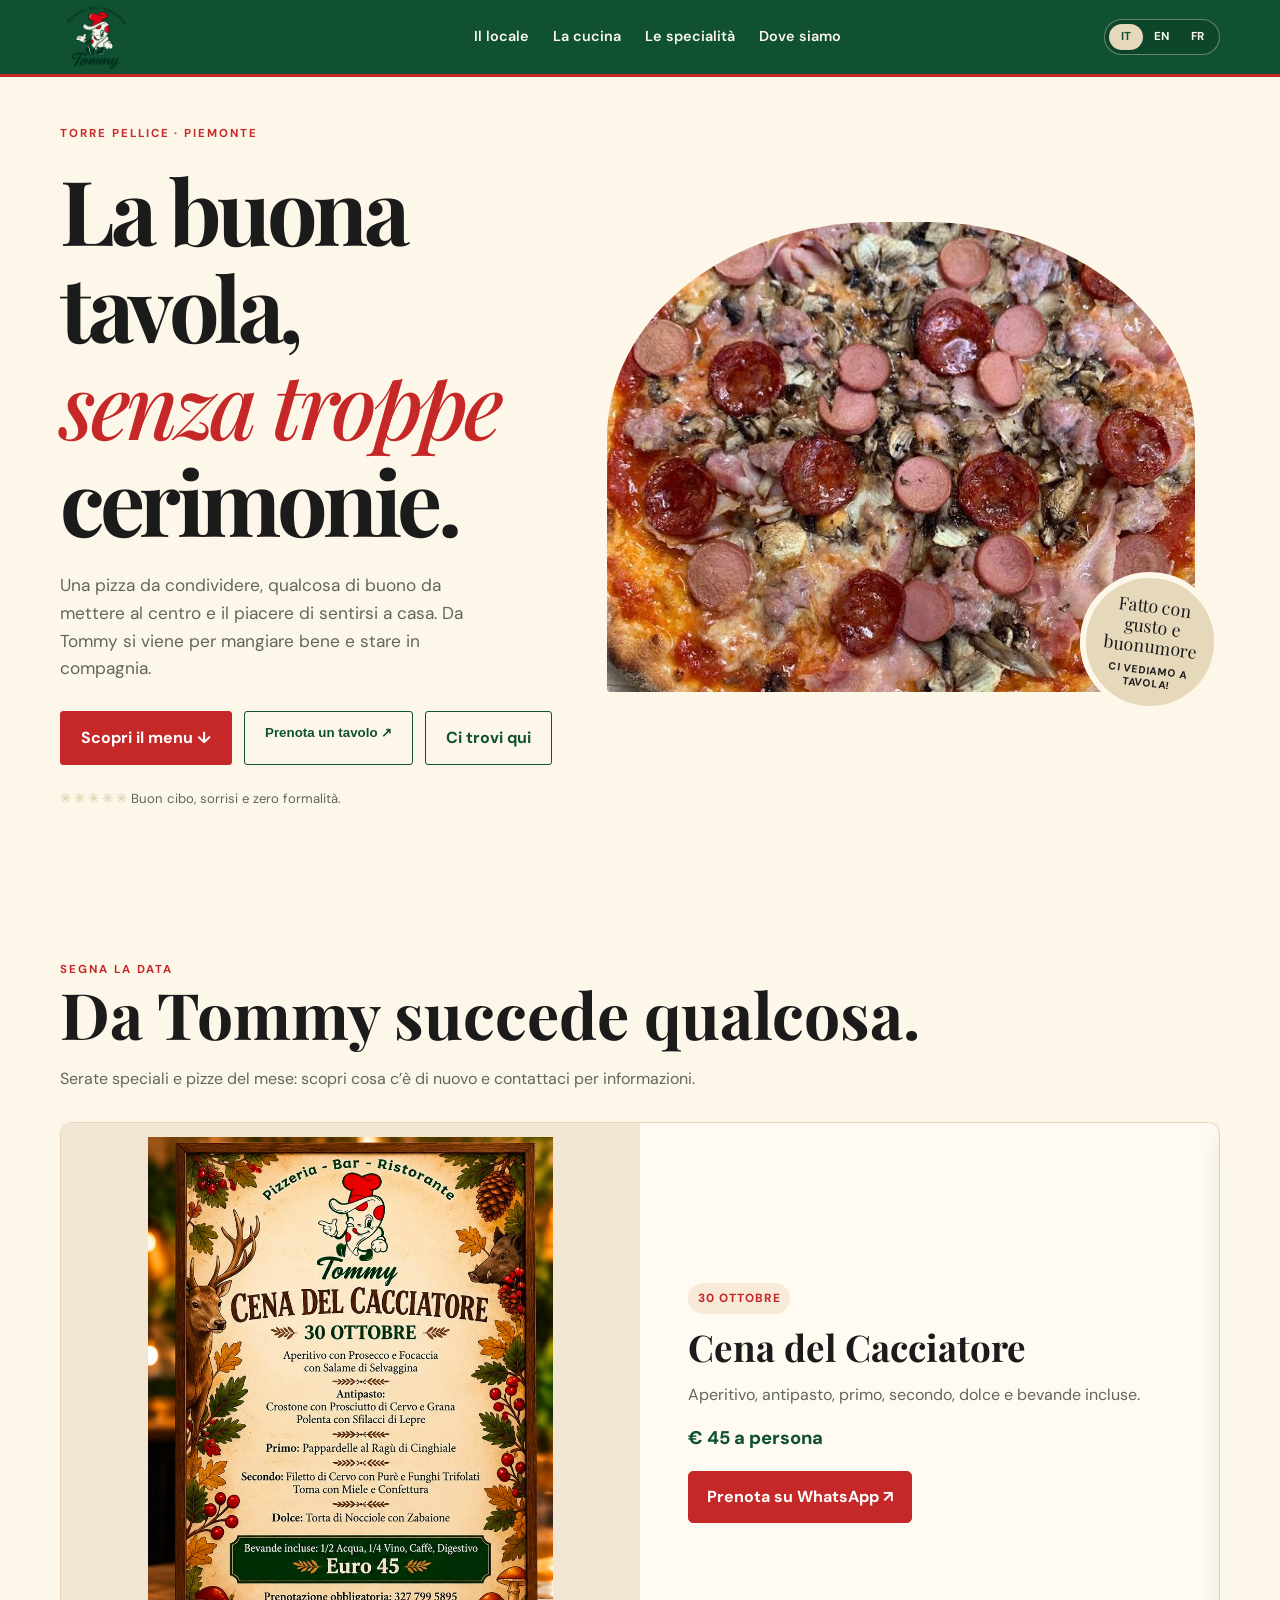
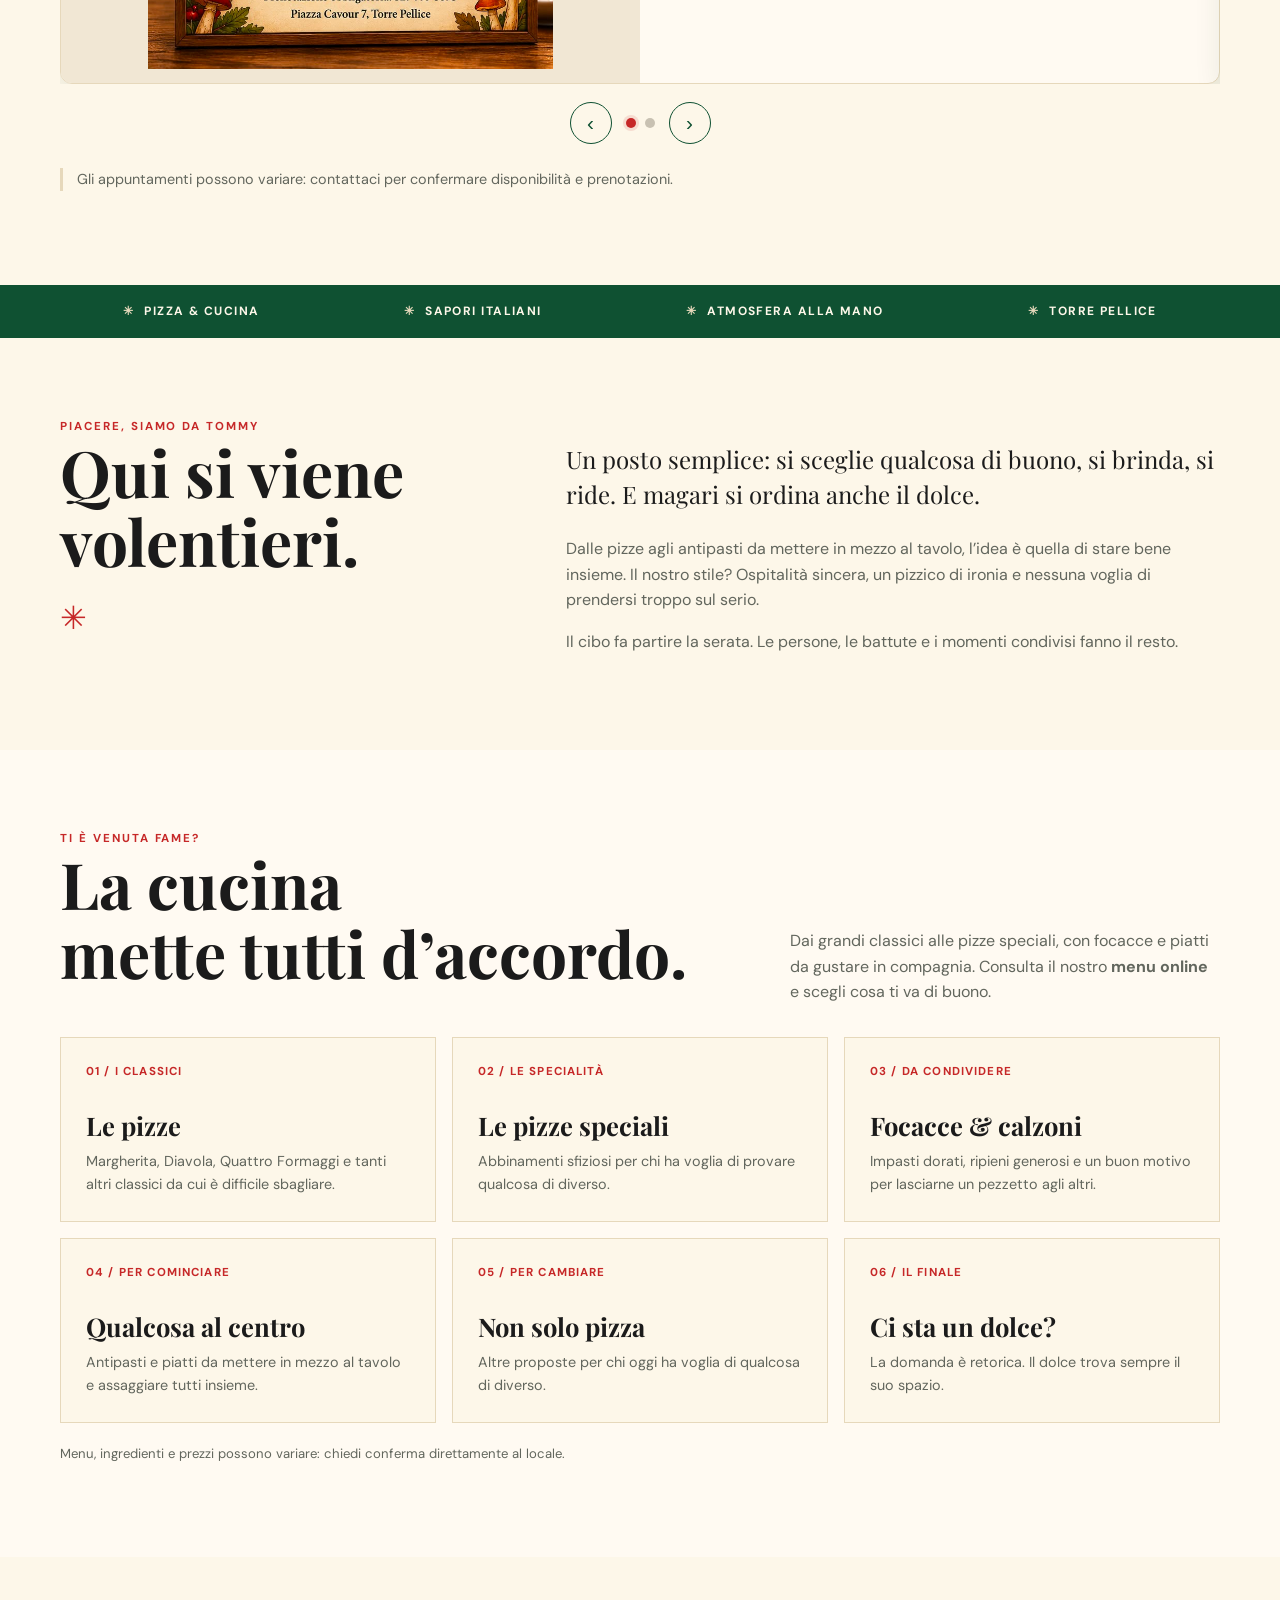
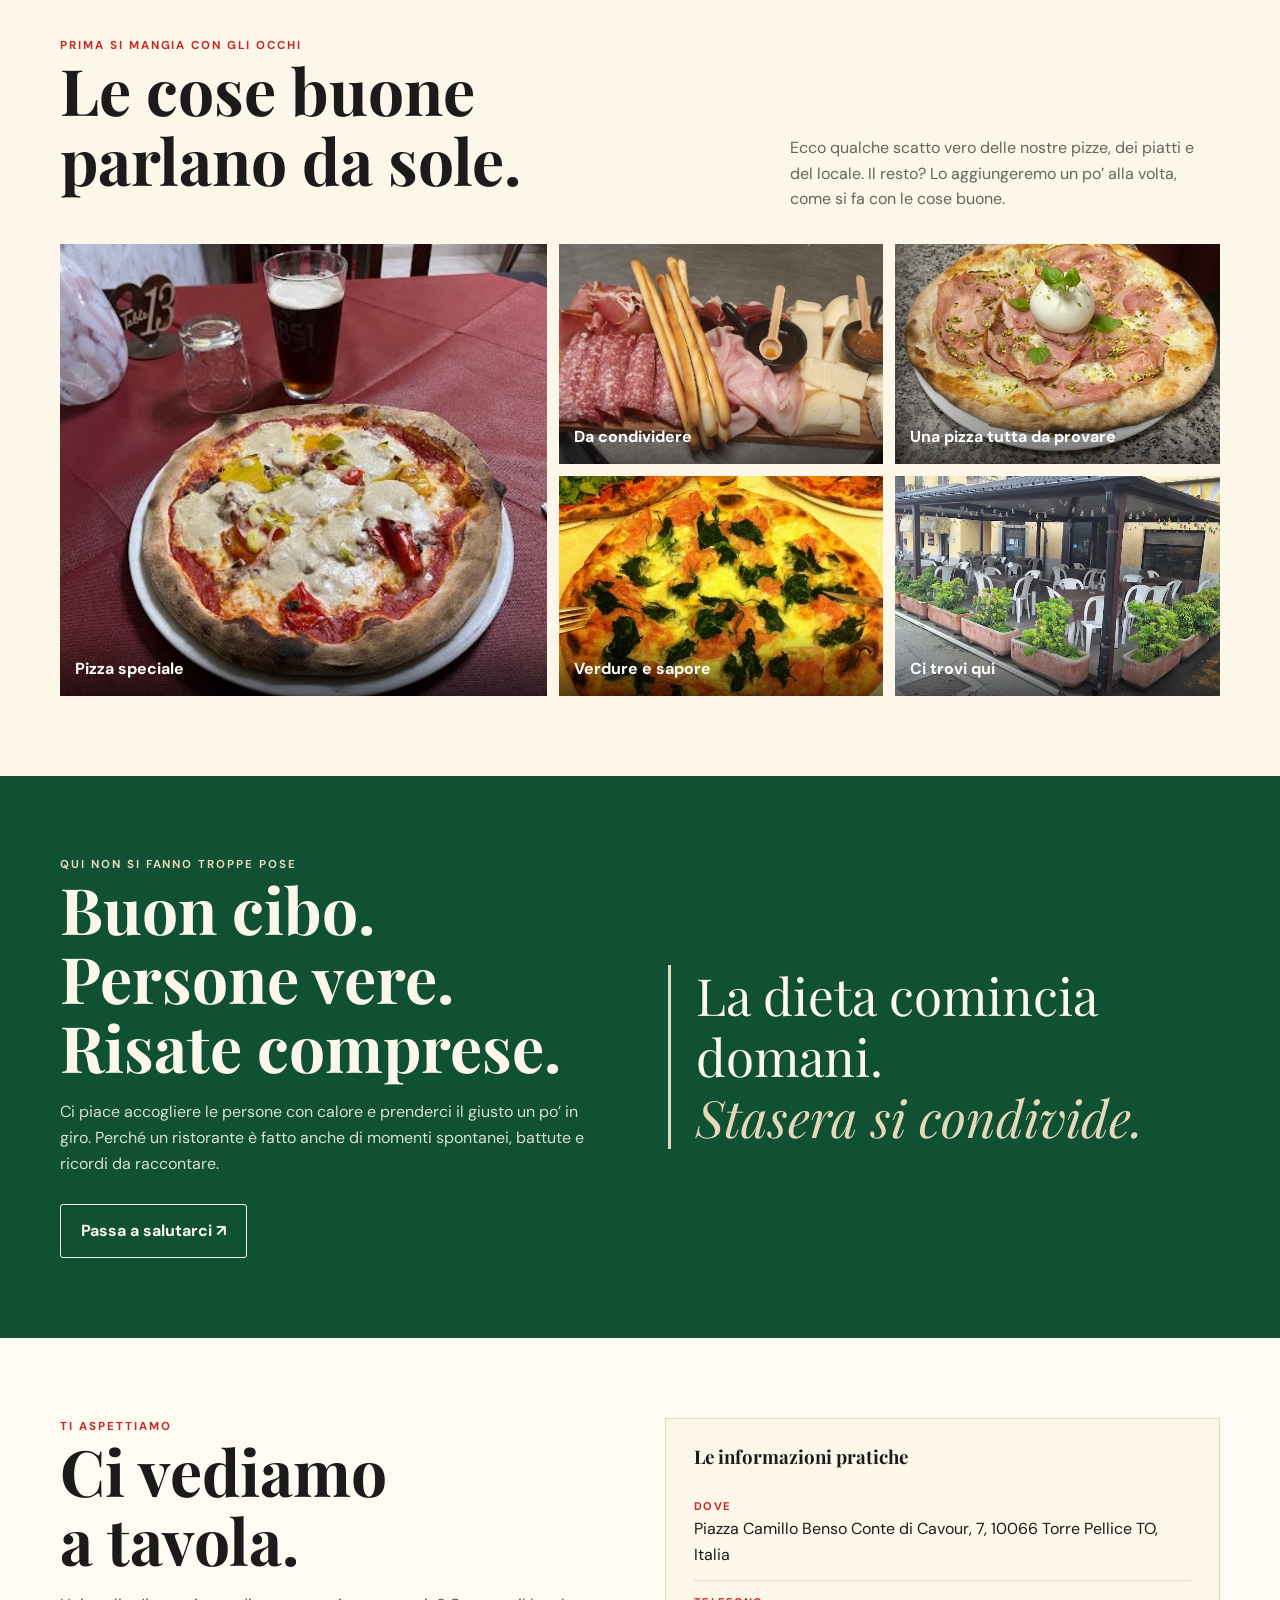
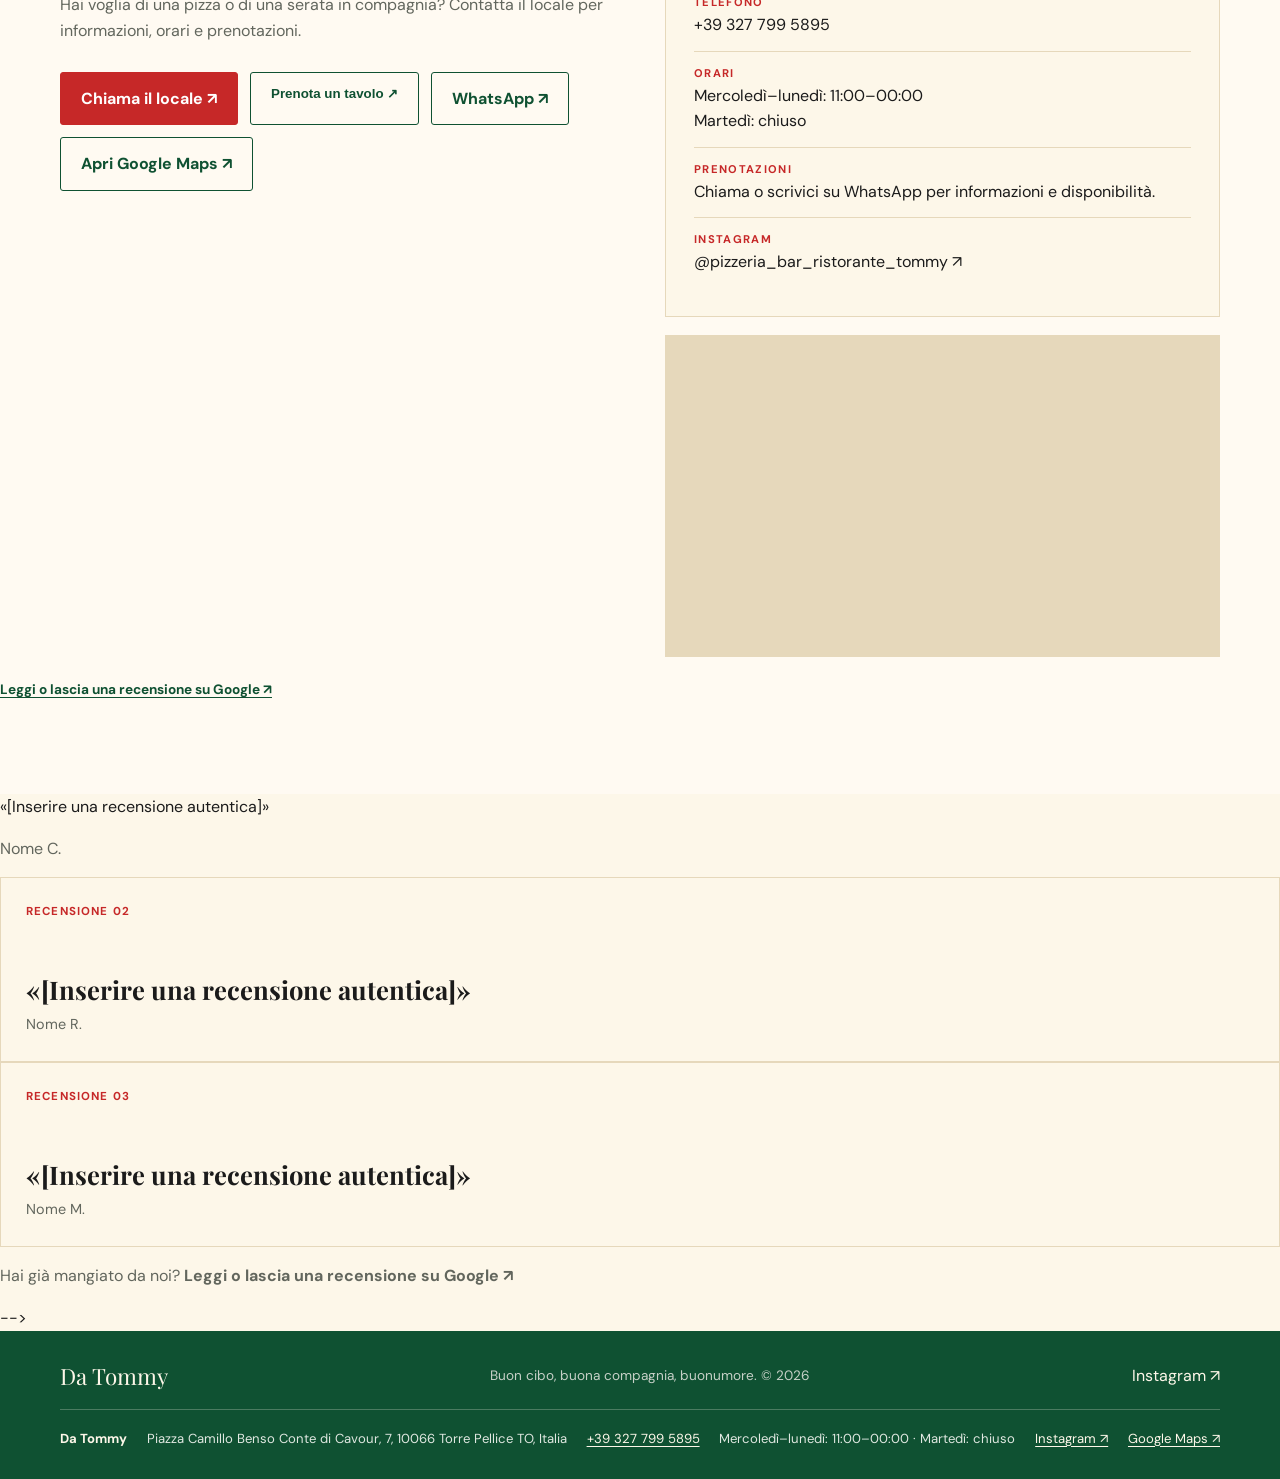
==== index.html @ 0dcac27f "Corrige o caminho da logo no site" ====
<!doctype html><html lang="it"><head><meta charset="utf-8"><meta name="viewport" content="width=device-width,initial-scale=1"><meta name="theme-color" content="#f8f2e8"><link rel="icon" type="image/x-icon" href="https://lincwilk.github.io/da-tommy/favicon.ico"><link rel="icon" type="image/png" sizes="32x32" href="https://lincwilk.github.io/da-tommy/favicon-32x32.png"><link rel="apple-touch-icon" sizes="180x180" href="https://lincwilk.github.io/da-tommy/apple-touch-icon.png"><link rel="icon" type="image/png" sizes="192x192" href="https://lincwilk.github.io/da-tommy/icon-192.png"><meta name="description" content="Da Tommy a Torre Pellice: pizzeria, bar e ristorante con pizze classiche e speciali, cucina italiana e un’atmosfera alla mano. Scopri il menu e contattaci.">
<link rel="canonical" href="https://lincwilk.github.io/da-tommy/">
<meta property="og:type" content="website"><meta property="og:locale" content="it_IT"><meta property="og:site_name" content="Da Tommy">
<meta property="og:title" content="Da Tommy — Pizzeria, Bar e Ristorante a Torre Pellice">
<meta property="og:description" content="Pizza, cucina italiana e buona compagnia a Torre Pellice. Scopri il menu e contattaci per informazioni e prenotazioni.">
<meta property="og:url" content="https://lincwilk.github.io/da-tommy/"><meta property="og:image" content="https://lincwilk.github.io/da-tommy/og-image.jpg"><meta property="og:image:width" content="1200"><meta property="og:image:height" content="630"><meta property="og:image:alt" content="Logo Da Tommy su sfondo verde e crema">
<meta name="twitter:card" content="summary_large_image"><meta name="twitter:title" content="Da Tommy — Pizzeria · Bar · Ristorante"><meta name="twitter:description" content="Pizza, cucina italiana e buona compagnia a Torre Pellice."><meta name="twitter:image" content="https://lincwilk.github.io/da-tommy/og-image.jpg">
<!-- PREENCHER: confermare l'indirizzo ufficiale prima di modificare dati strutturati o SEO locale. -->
<script type="application/ld+json">{"@context":"https://schema.org","@type":"Restaurant","name":"Da Tommy","url":"https://lincwilk.github.io/da-tommy/","image":"https://lincwilk.github.io/da-tommy/pizza-speciale.jpg","telephone":"+393277995895","servesCuisine":["Italian","Pizza"],"address":{"@type":"PostalAddress","streetAddress":"Piazza Camillo Benso Conte di Cavour, 7","addressLocality":"Torre Pellice","addressRegion":"Piemonte","postalCode":"10066","addressCountry":"IT"},"sameAs":["https://www.instagram.com/pizzeria_bar_ristorante_tommy/"],"openingHoursSpecification":[{"@type":"OpeningHoursSpecification","dayOfWeek":["Wednesday","Thursday","Friday","Saturday","Sunday","Monday"],"opens":"11:00","closes":"23:59"}]}</script><title>Da Tommy — Pizzeria · Bar · Ristorante</title><link rel="preconnect" href="https://fonts.googleapis.com"><link href="https://fonts.googleapis.com/css2?family=DM+Sans:wght@400;500;600;700&family=Playfair+Display:wght@500;600;700;800&family=Pacifico&display=swap" rel="stylesheet"><!-- CSS esistente mantenuto; styles.css aggiunge accessibilità e dettagli responsive. -->
<style>
:root{--cream:#fdf7e9;--paper:#fffaf2;--ink:#1b1b1b;--green:#0f5132;--red:#c62828;--gold:#e6d8bb;--muted:#62665d;--line:#e6d8bb;--serif:'Playfair Display',Georgia,serif;--sans:'DM Sans',Arial,sans-serif;--script:'Pacifico',cursive}*{box-sizing:border-box}html{scroll-behavior:smooth;scroll-padding-top:80px}body{margin:0;background:var(--cream);color:var(--ink);font-family:var(--sans);line-height:1.6}a{color:inherit;text-decoration:none}.wrap{width:min(1160px,calc(100% - 36px));margin:auto}h1,h2,h3{font-family:var(--serif);line-height:1.08;margin:0 0 18px}h2{font-size:clamp(2.4rem,5vw,4rem)}p{color:var(--muted)}.eyebrow{text-transform:uppercase;letter-spacing:.17em;font-size:.72rem;font-weight:700;color:var(--red)}.btn{display:inline-flex;padding:13px 20px;background:var(--red);color:white;border:1px solid var(--red);font-weight:700;border-radius:3px}.btn.alt{background:transparent;color:var(--green);border-color:var(--green)}header{position:sticky;top:0;z-index:5;background:var(--green);color:var(--cream);backdrop-filter:blur(10px);border-bottom:3px solid var(--red)}.nav{height:74px;display:flex;align-items:center;justify-content:space-between;gap:20px}.brand{display:flex;align-items:center;line-height:1}.logo{display:block;width:150px;height:64px;object-fit:contain;object-position:left center}.brand small{font:700 .58rem var(--sans);letter-spacing:.12em;text-transform:uppercase;color:#e6d8bb;margin-top:5px}.brand small{font:700 .58rem var(--sans);letter-spacing:.12em;text-transform:uppercase;color:#e6d8bb;margin-top:5px}.mark{width:44px;height:44px;border-radius:50%;background:var(--red);color:var(--cream);border:2px solid var(--cream);display:grid;place-items:center;font-size:1.5rem}.brand small{display:block;font:700 .58rem var(--sans);letter-spacing:.12em;text-transform:uppercase;color:#e6d8bb;margin-top:5px}.links{display:flex;gap:24px;font-size:.9rem;font-weight:600}.links a:hover{color:var(--gold)}.hamb{display:none;border:0;background:none;color:var(--cream);font-size:1.5rem}.hero{padding:48px 0 72px}.hero-grid{display:grid;grid-template-columns:.9fr 1.1fr;gap:45px;align-items:center;min-height:470px}.hero h1{font-size:clamp(3.5rem,7vw,6.3rem);letter-spacing:-.05em;margin:18px 0 24px}.hero h1 em{color:var(--red);font-weight:500}.hero-copy>p{font-size:1.08rem;max-width:440px}.actions{display:flex;gap:12px;flex-wrap:wrap;margin-top:28px}.tagline{font-size:.82rem;color:var(--muted);margin-top:23px}.tagline b{color:var(--gold)}.visual{position:relative;height:490px}.hero-img{position:absolute;inset:0 25px 20px 0;border-radius:46% 46% 4px 4px;overflow:hidden;background:#d5c2a1}.hero-img img{width:100%;height:100%;object-fit:cover}.badge{position:absolute;right:0;bottom:0;width:140px;height:140px;border-radius:50%;background:var(--gold);border:6px solid var(--cream);display:grid;place-items:center;text-align:center;padding:18px;font:1.1rem/1.15 var(--serif);transform:rotate(7deg)}.badge small{display:block;font:700 .65rem var(--sans);text-transform:uppercase;letter-spacing:.08em;margin-top:7px}.stripe{background:var(--green);color:var(--cream);padding:17px 0}.stripe .wrap{display:flex;justify-content:space-around;gap:18px;flex-wrap:wrap;font-size:.75rem;font-weight:700;text-transform:uppercase;letter-spacing:.12em}.stripe span:before{content:'✳';color:var(--gold);margin-right:10px}section.content{padding:80px 0}.intro{display:grid;grid-template-columns:.8fr 1.2fr;gap:70px}.lead{font:1.5rem/1.45 var(--serif);color:var(--ink)}.menu{background:var(--paper)}.section-head{display:flex;align-items:end;justify-content:space-between;gap:30px;margin-bottom:32px}.section-head p{max-width:430px;margin:0}.cards{display:grid;grid-template-columns:repeat(3,1fr);gap:16px}.card{padding:25px;background:var(--cream);border:1px solid var(--line);min-height:185px;display:flex;flex-direction:column;justify-content:space-between;transition:.2s}.card:hover{transform:translateY(-4px);border-color:var(--gold)}.num{font-size:.72rem;font-weight:700;color:var(--red);letter-spacing:.1em}.card h3{font-size:1.6rem;margin:18px 0 10px}.card p{font-size:.9rem;margin:0}.gallery{display:grid;grid-template-columns:1.2fr .8fr .8fr;grid-template-rows:220px 220px;gap:12px}.photo{position:relative;overflow:hidden;background:#ddd0bd;margin:0}.photo img{width:100%;height:100%;object-fit:cover}.photo:first-child{grid-row:span 2}.photo figcaption{position:absolute;bottom:0;left:0;right:0;padding:28px 15px 14px;background:linear-gradient(transparent,#0009);color:white;font-weight:700}.vibe{background:var(--green);color:var(--cream)}.vibe h2{color:var(--cream)}.vibe p{color:#d8dfd4}.vibe .eyebrow{color:var(--gold)}.vibe-grid{display:grid;grid-template-columns:1fr 1fr;gap:55px;align-items:center}.quote{font:clamp(2rem,4vw,3.5rem)/1.2 var(--serif);border-left:3px solid var(--gold);padding-left:25px}.quote em{color:var(--gold)}.vibe .alt{color:var(--cream);border-color:var(--cream);margin-top:12px}.visit{background:var(--paper)}.visit-grid{display:grid;grid-template-columns:1fr 1fr;gap:50px}.info{padding:28px;background:var(--cream);border:1px solid var(--line)}.detail{padding:13px 0;border-bottom:1px solid var(--line)}.detail:last-child{border:0}.detail b{display:block;font-size:.7rem;text-transform:uppercase;letter-spacing:.12em;color:var(--red)}footer{padding:30px 0;background:#0f5132;color:var(--cream)}.footrow{display:flex;justify-content:space-between;align-items:center;gap:18px;flex-wrap:wrap}.footrow p{margin:0;color:#c6d0c7;font-size:.85rem}.footbrand{font:1.4rem var(--serif)}@media(max-width:850px){.links{display:none;position:absolute;top:74px;left:0;right:0;background:var(--cream);padding:20px 25px;flex-direction:column;border-bottom:1px solid var(--line)}.links.open{display:flex}.hamb{display:block}.hero-grid,.intro,.vibe-grid,.visit-grid{grid-template-columns:1fr;gap:25px}.visual{height:400px}.cards{grid-template-columns:repeat(2,1fr)}.section-head{align-items:start;flex-direction:column}.gallery{grid-template-columns:1fr 1fr;grid-template-rows:220px 170px 170px}.photo:first-child{grid-row:span 2}.photo:last-child{grid-column:span 2}}@media(max-width:520px){.hero h1{font-size:3.35rem}.visual{height:350px}.badge{width:115px;height:115px;font-size:.9rem}.stripe .wrap{justify-content:flex-start}.stripe span{font-size:.66rem}section.content{padding:60px 0}.cards{grid-template-columns:1fr}.card{min-height:155px}.gallery{grid-template-rows:190px 140px 140px;gap:8px}.actions .btn{width:100%;justify-content:center}.nav{height:70px}.links{top:70px}}
</style><link rel="stylesheet" href="styles.css"></head><body><header><div class="wrap nav"><a class="brand" href="#home" aria-label="Da Tommy — Home"><img class="logo" src="logo-da-tommy.png.png" alt="Logo ufficiale Da Tommy"></a><nav class="links" id="links"><a href="#locale" data-home-i18n="navAbout">Il locale</a><a href="menu.html" data-home-i18n="navMenu">La cucina</a><a href="#gallery" data-home-i18n="navGallery">Le specialità</a><a href="#contatti" data-home-i18n="navContact">Dove siamo</a></nav><div class="header-tools"><div class="home-languages" aria-label="Lingua"><button type="button" data-home-lang="it" class="active" aria-label="Italiano">IT</button><button type="button" data-home-lang="en" aria-label="English">EN</button><button type="button" data-home-lang="fr" aria-label="Français">FR</button></div><button class="hamb" id="hamb" aria-label="Apri il menu di navigazione" aria-controls="links" aria-expanded="false">☰</button></div></div></header><main>
<section class="hero" id="home"><div class="wrap hero-grid"><div class="hero-copy"><div class="eyebrow">Torre Pellice · Piemonte</div><h1 data-home-i18n="heroTitle">La buona tavola,<br><em>senza troppe</em><br>cerimonie.</h1><p data-home-i18n="heroText">Una pizza da condividere, qualcosa di buono da mettere al centro e il piacere di sentirsi a casa. Da Tommy si viene per mangiare bene e stare in compagnia.</p><div class="actions"><a class="btn" href="menu.html" data-home-i18n="heroMenu">Scopri il menu ↓</a><button class="btn alt js-booking-open" type="button" data-home-i18n="heroBook">Prenota un tavolo ↗</button><a class="btn alt" href="#contatti" data-home-i18n="heroFind">Ci trovi qui</a></div><div class="tagline"><b>✳ ✳ ✳ ✳ ✳</b> <span data-home-i18n="tagline">Buon cibo, sorrisi e zero formalità.</span></div></div><div class="visual"><div class="hero-img"><img src="pizza-speciale.jpg" alt="Pizza speciale appena sfornata da Da Tommy" width="1200" height="900" fetchpriority="high"></div><div class="badge">Fatto con<br>gusto e buonumore<small>Ci vediamo a tavola!</small></div></div></div></section>
<style>
#eventi.events{overflow:hidden}
#eventi .events-carousel{position:relative;margin-top:30px;min-width:0}
#eventi .event-grid{display:flex;overflow-x:auto;overscroll-behavior-x:contain;scroll-snap-type:x mandatory;scroll-behavior:smooth;scrollbar-width:none;gap:0;margin:0;padding:0;min-width:0}
#eventi .event-grid::-webkit-scrollbar{display:none}
#eventi .event-card{flex:0 0 100%;min-width:0;display:grid;grid-template-columns:minmax(0,1fr) minmax(0,1fr);align-items:stretch;scroll-snap-align:start;scroll-snap-stop:always;overflow:hidden;border:1px solid var(--line);border-radius:12px;background:var(--paper);box-shadow:0 10px 28px rgba(15,55,38,.09)}
#eventi .event-card>img{display:block;width:100%;height:100%;min-width:0;min-height:360px;max-height:560px;object-fit:contain;object-position:center;background:#f1e7d4;padding:14px}
#eventi .event-copy{display:flex;flex-direction:column;align-items:flex-start;justify-content:center;min-width:0;padding:clamp(20px,4vw,48px)}
#eventi .event-date{display:inline-flex;align-items:center;margin:0 0 12px;padding:6px 10px;border-radius:999px;background:#f7ead8;color:var(--red);font-size:.74rem;font-weight:800;letter-spacing:.08em}
#eventi .event-copy h3{font-size:clamp(1.5rem,3vw,2.3rem);line-height:1.15;margin:0 0 14px}
#eventi .event-copy p{font-size:1rem;line-height:1.65;margin:0 0 14px}
#eventi .event-copy .event-price{font-size:1.15rem;font-weight:800;color:var(--green);margin-top:0}
#eventi .event-copy .btn{display:inline-flex;align-items:center;justify-content:center;max-width:100%;min-height:46px;margin-top:4px;padding:12px 18px;border-radius:5px;text-align:center}
#eventi .events-note{max-width:720px;padding-left:14px;border-left:3px solid var(--line);font-size:.9rem;line-height:1.6;margin-top:24px}
#eventi .slider-controls{display:flex;align-items:center;justify-content:center;gap:14px;margin-top:18px}
#eventi .slider-arrow{display:grid;place-items:center;width:42px;height:42px;border:1px solid var(--green);border-radius:50%;background:transparent;color:var(--green);font-size:1.3rem;cursor:pointer}
#eventi .slider-dots{display:flex;align-items:center;justify-content:center;gap:9px}
#eventi .slider-dot{width:10px;height:10px;padding:0;border:0;border-radius:50%;background:#c8c1b2;cursor:pointer}
#eventi .slider-dot[aria-current="true"]{background:var(--red);box-shadow:0 0 0 3px rgba(198,40,40,.13)}
#eventi .slider-arrow:focus-visible,#eventi .slider-dot:focus-visible{outline:3px solid var(--red);outline-offset:3px}
@media(max-width:650px){#eventi .event-card{grid-template-columns:minmax(0,1fr);grid-template-rows:auto auto}#eventi .event-card>img{width:100%;height:auto;min-height:0;max-height:none;aspect-ratio:7/8;object-fit:contain;padding:10px 14px}#eventi .event-copy{padding:20px}#eventi .event-copy h3{font-size:1.55rem}#eventi .event-copy p{font-size:.94rem;line-height:1.55}#eventi .event-copy .btn{width:100%}#eventi .slider-controls{gap:12px}}
@media(prefers-reduced-motion:reduce){#eventi .event-grid{scroll-behavior:auto}}
</style>
<section class="content events" id="eventi" aria-label="Eventi e novità">
<div class="wrap">
<div class="eyebrow" data-home-i18n="eventsEyebrow">Segna la data</div><h2 data-home-i18n="eventsTitle">Da Tommy succede qualcosa.</h2>
<p class="events-intro" data-home-i18n="eventsIntro">Serate speciali e pizze del mese: scopri cosa c’è di nuovo e contattaci per informazioni.</p>
<div class="events-carousel" aria-label="Eventi Da Tommy"><div class="event-grid" id="events-track">
<article class="event-card"><img src="evento-cena-cacciatore.jpeg" alt="Locandina della Cena del Cacciatore del 30 ottobre da Da Tommy a Torre Pellice" width="700" height="1200" loading="lazy" decoding="async"><div class="event-copy"><span class="event-date">30 OTTOBRE</span><h3>Cena del Cacciatore</h3><p>Aperitivo, antipasto, primo, secondo, dolce e bevande incluse.</p><p class="event-price">€ 45 a persona</p><a class="btn" href="https://wa.me/393277995895?text=Buongiorno%2C%20vorrei%20informazioni%20e%20prenotare%20per%20la%20Cena%20del%20Cacciatore%20del%2030%20ottobre.%20Grazie!" target="_blank" rel="noopener noreferrer">Prenota su WhatsApp ↗</a></div></article>
<article class="event-card"><img src="pizza-del-mese-diabolica.jpeg" alt="Locandina della pizza del mese Diabolica, ottobre e novembre" width="700" height="1200" loading="lazy" decoding="async"><div class="event-copy"><span class="event-date">OTTOBRE · NOVEMBRE</span><h3>Pizza del mese: Diabolica</h3><p>Datterino giallo, spianata piccante, ’nduja, olive nere e ciuffi di mozzarella di bufala a crudo.</p><p class="event-price">€ 12</p><a class="btn alt" href="menu.html">Scopri il menu ↗</a></div></article>
</div>
<div class="slider-controls" aria-label="Controlli eventi"><button class="slider-arrow" type="button" id="events-prev" aria-label="Evento precedente">‹</button><div class="slider-dots" id="events-dots" aria-label="Seleziona evento"><button class="slider-dot" type="button" aria-label="Vai all’evento 1" aria-current="true"></button><button class="slider-dot" type="button" aria-label="Vai all’evento 2" aria-current="false"></button></div><button class="slider-arrow" type="button" id="events-next" aria-label="Evento successivo">›</button></div>
</div>
<p class="events-note">Gli appuntamenti possono variare: contattaci per confermare disponibilità e prenotazioni.</p>
</div>
<script>
(function(){const section=document.getElementById('eventi');if(!section)return;const track=section.querySelector('#events-track');const slides=Array.from(track.querySelectorAll('.event-card'));const dots=Array.from(section.querySelectorAll('.slider-dot'));const prev=section.querySelector('#events-prev');const next=section.querySelector('#events-next');if(slides.length<2)return;let current=0,timer=null,startX=0;const reduced=window.matchMedia('(prefers-reduced-motion: reduce)');function goTo(index,behavior){current=(index+slides.length)%slides.length;track.scrollTo({left:slides[current].offsetLeft-track.offsetLeft,behavior:reduced.matches?'auto':(behavior||'smooth')});dots.forEach((dot,i)=>dot.setAttribute('aria-current',String(i===current)))}function stop(){if(timer){clearInterval(timer);timer=null}}function start(){stop();if(!reduced.matches&&!document.hidden)timer=setInterval(()=>goTo(current+1),6000)}prev.addEventListener('click',()=>{goTo(current-1);start()});next.addEventListener('click',()=>{goTo(current+1);start()});dots.forEach((dot,i)=>dot.addEventListener('click',()=>{goTo(i);start()}));track.addEventListener('scroll',()=>{const nearest=slides.reduce((best,slide,i)=>Math.abs(slide.offsetLeft-track.offsetLeft-track.scrollLeft)<Math.abs(slides[best].offsetLeft-track.offsetLeft-track.scrollLeft)?i:best,0);if(nearest!==current){current=nearest;dots.forEach((dot,i)=>dot.setAttribute('aria-current',String(i===current))) }},{passive:true});track.addEventListener('pointerdown',e=>{startX=e.clientX;stop()},{passive:true});track.addEventListener('pointerup',e=>{if(Math.abs(e.clientX-startX)>35){goTo(current+(e.clientX<startX?1:-1));start()}},{passive:true});track.addEventListener('mouseenter',stop);track.addEventListener('mouseleave',start);section.addEventListener('focusin',stop);section.addEventListener('focusout',e=>{if(!section.contains(e.relatedTarget))start()});document.addEventListener('visibilitychange',()=>document.hidden?stop():start());if(reduced.addEventListener)reduced.addEventListener('change',start);start()})();
</script>
</section>
<div class="stripe"><div class="wrap"><span>Pizza & cucina</span><span>Sapori italiani</span><span>Atmosfera alla mano</span><span>Torre Pellice</span></div></div>
<section class="content" id="locale"><div class="wrap intro"><div><div class="eyebrow">Piacere, siamo Da Tommy</div><h2>Qui si viene<br>volentieri.</h2><div style="font-size:2rem;color:var(--red)">✳</div></div><div><p class="lead">Un posto semplice: si sceglie qualcosa di buono, si brinda, si ride. E magari si ordina anche il dolce.</p><p>Dalle pizze agli antipasti da mettere in mezzo al tavolo, l’idea è quella di stare bene insieme. Il nostro stile? Ospitalità sincera, un pizzico di ironia e nessuna voglia di prendersi troppo sul serio.</p><p>Il cibo fa partire la serata. Le persone, le battute e i momenti condivisi fanno il resto.</p></div></div></section>
<section class="content menu" id="menu"><div class="wrap"><div class="section-head"><div><div class="eyebrow">Ti è venuta fame?</div><h2>La cucina<br>mette tutti d’accordo.</h2></div><p>Dai grandi classici alle pizze speciali, con focacce e piatti da gustare in compagnia. Consulta il nostro <a href="menu.html"><strong>menu online</strong></a> e scegli cosa ti va di buono.</p></div><div class="cards"><article class="card"><span class="num">01 / I CLASSICI</span><div><h3>Le pizze</h3><p>Margherita, Diavola, Quattro Formaggi e tanti altri classici da cui è difficile sbagliare.</p></div></article><article class="card"><span class="num">02 / LE SPECIALITÀ</span><div><h3>Le pizze speciali</h3><p>Abbinamenti sfiziosi per chi ha voglia di provare qualcosa di diverso.</p></div></article><article class="card"><span class="num">03 / DA CONDIVIDERE</span><div><h3>Focacce & calzoni</h3><p>Impasti dorati, ripieni generosi e un buon motivo per lasciarne un pezzetto agli altri.</p></div></article><article class="card"><span class="num">04 / PER COMINCIARE</span><div><h3>Qualcosa al centro</h3><p>Antipasti e piatti da mettere in mezzo al tavolo e assaggiare tutti insieme.</p></div></article><article class="card"><span class="num">05 / PER CAMBIARE</span><div><h3>Non solo pizza</h3><p>Altre proposte per chi oggi ha voglia di qualcosa di diverso.</p></div></article><article class="card"><span class="num">06 / IL FINALE</span><div><h3>Ci sta un dolce?</h3><p>La domanda è retorica. Il dolce trova sempre il suo spazio.</p></div></article></div><p style="font-size:.82rem;margin-top:20px">Menu, ingredienti e prezzi possono variare: chiedi conferma direttamente al locale.</p></div></section>
<section class="content" id="gallery"><div class="wrap"><div class="section-head"><div><div class="eyebrow">Prima si mangia con gli occhi</div><h2>Le cose buone<br>parlano da sole.</h2></div><p>Ecco qualche scatto vero delle nostre pizze, dei piatti e del locale. Il resto? Lo aggiungeremo un po’ alla volta, come si fa con le cose buone.</p></div><div class="gallery"><figure class="photo"><img loading="lazy" decoding="async" width="1200" height="800" src="pizza-classica.jpg" alt="Pizza classica appena sfornata con pomodoro e mozzarella"><figcaption>Pizza speciale</figcaption></figure><figure class="photo"><img loading="lazy" decoding="async" width="1200" height="800" src="tagliere-salumi-formaggi.jpg" alt="Tagliere di salumi e formaggi da condividere al tavolo"><figcaption>Da condividere</figcaption></figure><figure class="photo"><img loading="lazy" decoding="async" width="1200" height="800" src="pizza-burrata.jpg" alt="Pizza con burrata cremosa e ingredienti freschi"><figcaption>Una pizza tutta da provare</figcaption></figure><figure class="photo"><img loading="lazy" decoding="async" width="1200" height="800" src="pizza-vegetariana.jpg" alt="Pizza vegetariana con verdure e mozzarella"><figcaption>Verdure e sapore</figcaption></figure><figure class="photo"><img loading="lazy" decoding="async" width="1200" height="800" src="ristorante-esterno.jpg" alt="Ingresso esterno della pizzeria Da Tommy a Torre Pellice"><figcaption>Ci trovi qui</figcaption></figure></div></div></section>

<section class="content vibe"><div class="wrap vibe-grid"><div><div class="eyebrow">Qui non si fanno troppe pose</div><h2>Buon cibo.<br>Persone vere.<br>Risate comprese.</h2><p>Ci piace accogliere le persone con calore e prenderci il giusto un po’ in giro. Perché un ristorante è fatto anche di momenti spontanei, battute e ricordi da raccontare.</p><a class="btn alt" href="#contatti">Passa a salutarci ↗</a></div><div class="quote">La dieta comincia domani.<br><em>Stasera si condivide.</em></div></div></section>
<section class="content visit" id="contatti"><div class="wrap visit-grid"><div><div class="eyebrow">Ti aspettiamo</div><h2>Ci vediamo<br>a tavola.</h2><p>Hai voglia di una pizza o di una serata in compagnia? Contatta il locale per informazioni, orari e prenotazioni.</p><div class="actions"><a class="btn" href="tel:+393277995895">Chiama il locale ↗</a><button class="btn alt js-booking-open" type="button">Prenota un tavolo ↗</button><a class="btn alt" href="https://wa.me/393277995895?text=Buongiorno%20Da%20Tommy!%20Vorrei%20avere%20informazioni%20per%20una%20prenotazione." target="_blank" rel="noopener" aria-label="Scrivi a Da Tommy su WhatsApp per informazioni sulle prenotazioni">WhatsApp ↗</a><a class="btn alt" href="https://www.google.com/maps/search/?api=1&query=Piazza+Camillo+Benso+Conte+di+Cavour+7%2C+10066+Torre+Pellice+TO%2C+Italy" target="_blank" rel="noopener">Apri Google Maps ↗</a></div></div><div><div class="info"><h3>Le informazioni pratiche</h3><div class="detail"><b>Dove</b><!-- PREENCHER: indirizzo -->Piazza Camillo Benso Conte di Cavour, 7, 10066 Torre Pellice TO, Italia</div><div class="detail"><b>Telefono</b><a href="tel:+393277995895">+39 327 799 5895</a></div><div class="detail"><b>Orari</b><!-- PREENCHER: verificare orari -->Mercoledì–lunedì: 11:00–00:00<br>Martedì: chiuso</div><div class="detail"><b>Prenotazioni</b>Chiama o scrivici su WhatsApp per informazioni e disponibilità.</div><div class="detail"><b>Instagram</b><a href="https://www.instagram.com/pizzeria_bar_ristorante_tommy/" target="_blank" rel="noopener">@pizzeria_bar_ristorante_tommy ↗</a></div></div><div class="map-wrap"><iframe title="Mappa Google Maps: Da Tommy, Piazza Camillo Benso Conte di Cavour 7, Torre Pellice" src="https://maps.google.com/maps?q=Piazza%20Camillo%20Benso%20Conte%20di%20Cavour%207%2C%2010066%20Torre%20Pellice%20TO%2C%20Italy&t=&z=16&ie=UTF8&iwloc=&output=embed" loading="lazy" referrerpolicy="no-referrer-when-downgrade" allowfullscreen></iframe></div></div></div><p class="google-review-link"><a href="https://www.google.com/maps/search/?api=1&amp;query=Da+Tommy+Torre+Pellice" target="_blank" rel="noopener"><strong>Leggi o lascia una recensione su Google ↗</strong></a></p></section>
<!-- reativar quando houver avaliações reais
<section class="content testimonials" id="recensioni"><div class="wrap"><div class="eyebrow">Parola a chi è passato</div><h2>Le vostre parole.</h2><p class="review-note">Sostituire questi spazi con recensioni reali, pubblicate con il consenso dei clienti.</p><div class="cards"><article class="card"><span class="num">RECENSIONE 01</span><div><h3><!-- PREENCHER: citazione reale -->«[Inserire una recensione autentica]»</h3><p><!-- PREENCHER: nome e iniziale -->Nome C.</p></div></article><article class="card"><span class="num">RECENSIONE 02</span><div><h3>«[Inserire una recensione autentica]»</h3><p>Nome R.</p></div></article><article class="card"><span class="num">RECENSIONE 03</span><div><h3>«[Inserire una recensione autentica]»</h3><p>Nome M.</p></div></article></div><p>Hai già mangiato da noi? <a href="https://www.google.com/maps/search/?api=1&query=Da+Tommy+Torre+Pellice" target="_blank" rel="noopener"><strong>Leggi o lascia una recensione su Google ↗</strong></a></p></div></section>
--></main><div class="booking-overlay" id="booking-overlay" hidden><section class="booking-dialog" role="dialog" aria-modal="true" aria-labelledby="booking-title" aria-describedby="booking-help"><button type="button" class="booking-close" id="booking-close" aria-label="Chiudi il modulo di prenotazione">×</button><div class="eyebrow">Ci vediamo a tavola</div><h2 id="booking-title">Prenota un tavolo</h2><p id="booking-help">Compila i dettagli: prepareremo un messaggio WhatsApp per chiedere conferma al locale.</p><form id="booking-form"><label for="booking-guests">Numero di persone</label><select id="booking-guests" name="guests" required><option value="1">1 persona</option><option value="2" selected>2 persone</option><option value="3">3 persone</option><option value="4">4 persone</option><option value="5">5 persone</option><option value="6">6 persone</option><option value="7">7 persone</option><option value="8">8 persone</option><option value="9">9 persone</option><option value="10">10 persone</option><option value="11">11 persone</option><option value="12">12 persone</option><option value="13">13 persone</option><option value="14">14 persone</option><option value="15">15 persone</option><option value="16">16 persone</option><option value="17">17 persone</option><option value="18">18 persone</option><option value="19">19 persone</option><option value="20">20 persone</option></select><label for="booking-date">Data</label><input id="booking-date" name="date" type="date" required><label for="booking-time">Orario</label><select id="booking-time" name="time" required></select><label for="booking-name">Nome (facoltativo)</label><input id="booking-name" name="name" type="text" autocomplete="name" maxlength="80" placeholder="Il tuo nome"><label for="booking-notes">Note (facoltative)</label><textarea id="booking-notes" name="notes" rows="2" maxlength="300" placeholder="Seggiolone, occasione speciale…"></textarea><p class="booking-error" id="booking-error" role="alert" hidden></p><button class="btn booking-submit" type="submit">Continua su WhatsApp ↗</button></form></section></div><footer><div class="wrap footrow"><div class="footbrand">Da Tommy</div><p>Buon cibo, buona compagnia, buonumore. © <span id="year"></span></p><a href="https://www.instagram.com/pizzeria_bar_ristorante_tommy/" target="_blank" rel="noopener">Instagram ↗</a></div><div class="wrap foot-info"><strong>Da Tommy</strong><span>Piazza Camillo Benso Conte di Cavour, 7, 10066 Torre Pellice TO, Italia</span><a href="tel:+393277995895">+39 327 799 5895</a><span class="foot-hours">Mercoledì–lunedì: 11:00–00:00 · Martedì: chiuso</span><a href="https://www.instagram.com/pizzeria_bar_ristorante_tommy/" target="_blank" rel="noopener">Instagram ↗</a><a href="https://www.google.com/maps/search/?api=1&amp;query=Piazza+Camillo+Benso+Conte+di+Cavour+7%2C+10066+Torre+Pellice+TO%2C+Italy" target="_blank" rel="noopener">Google Maps ↗</a></div></footer><script>
document.getElementById('year').textContent=new Date().getFullYear();
document.getElementById('hamb').onclick=()=>{const nav=document.getElementById('links');const open=nav.classList.toggle('open');document.getElementById('hamb').setAttribute('aria-expanded',String(open));document.getElementById('hamb').setAttribute('aria-label',open?'Chiudi il menu di navigazione':'Apri il menu di navigazione')};
document.querySelectorAll('#links a').forEach(a=>a.onclick=()=>{document.getElementById('links').classList.remove('open');document.getElementById('hamb').setAttribute('aria-expanded','false')});
// Form di prenotazione: prepara la richiesta WhatsApp, senza confermare automaticamente la disponibilità.
const overlay=document.getElementById('booking-overlay'), form=document.getElementById('booking-form'), dateInput=document.getElementById('booking-date'), timeSelect=document.getElementById('booking-time'), errorBox=document.getElementById('booking-error');
const today=new Date();const localISO=d=>{const y=d.getFullYear(),m=String(d.getMonth()+1).padStart(2,'0'),day=String(d.getDate()).padStart(2,'0');return y+'-'+m+'-'+day};dateInput.min=localISO(today);dateInput.value=localISO(today);
for(let minutes=11*60;minutes<=23*60+45;minutes+=15){const h=String(Math.floor(minutes/60)).padStart(2,'0'),m=String(minutes%60).padStart(2,'0'),opt=document.createElement('option');opt.value=h+':'+m;opt.textContent=h+':'+m;timeSelect.append(opt)}{const opt=document.createElement('option');opt.value='00:00';opt.textContent='00:00';timeSelect.append(opt)}
const checkDate=()=>{if(!dateInput.value)return;const d=new Date(dateInput.value+'T12:00:00');if(d.getDay()===2){errorBox.textContent=(window.bookingClosedText&&window.bookingClosedText[window.currentHomeLanguage])||'Il martedì il locale è chiuso. Scegli un altro giorno.';errorBox.hidden=false}else{errorBox.hidden=true;errorBox.textContent=''}};
dateInput.addEventListener('change',checkDate);
let lastFocus=null;const closeBooking=()=>{overlay.hidden=true;document.body.classList.remove('booking-open');if(lastFocus)lastFocus.focus()};
document.querySelectorAll('.js-booking-open').forEach(b=>b.addEventListener('click',()=>{lastFocus=b;overlay.hidden=false;document.body.classList.add('booking-open');checkDate();document.getElementById('booking-guests').focus()}));
document.getElementById('booking-close').addEventListener('click',closeBooking);overlay.addEventListener('click',e=>{if(e.target===overlay)closeBooking()});document.addEventListener('keydown',e=>{if(e.key==='Escape'&&!overlay.hidden)closeBooking()});
form.addEventListener('submit',e=>{e.preventDefault();checkDate();if(!form.reportValidity()||!errorBox.hidden)return;const d=new Date(dateInput.value+'T12:00:00');const dateText=new Intl.DateTimeFormat('it-IT',{day:'2-digit',month:'2-digit',year:'numeric'}).format(d);const guests=document.getElementById('booking-guests').value,name=document.getElementById('booking-name').value.trim(),notes=document.getElementById('booking-notes').value.trim();let message=({it:'Ciao Da Tommy! 😊\\nVorrei chiedere la disponibilità per un tavolo.',en:'Hello Da Tommy! 😊\\nI’d like to ask about table availability.',fr:'Bonjour Da Tommy ! 😊\\nJe voudrais connaître les disponibilités pour une table.'}[window.currentHomeLanguage]||'Ciao Da Tommy! 😊\\nVorrei chiedere la disponibilità per un tavolo.')+'\\n\\n👥 '+({it:'Persone',en:'Guests',fr:'Personnes'}[window.currentHomeLanguage]||'Persone')+': '+guests+'\\n📅 '+({it:'Data',en:'Date',fr:'Date'}[window.currentHomeLanguage]||'Data')+': '+dateText+'\\n🕒 '+({it:'Orario',en:'Time',fr:'Heure'}[window.currentHomeLanguage]||'Orario')+': '+timeSelect.value;if(name)message+='\\n👤 '+({it:'Nome',en:'Name',fr:'Nom'}[window.currentHomeLanguage]||'Nome')+': '+name;if(notes)message+='\\n📝 '+({it:'Note',en:'Notes',fr:'Remarques'}[window.currentHomeLanguage]||'Note')+': '+notes;message+='\\n\\n'+({it:'Potete confermare la disponibilità? Grazie!',en:'Could you please confirm availability? Thank you!',fr:'Pouvez-vous confirmer la disponibilité ? Merci !'}[window.currentHomeLanguage]||'Potete confermare la disponibilità? Grazie!');window.open('https://wa.me/393277995895?text='+encodeURIComponent(message),'_blank','noopener,noreferrer');closeBooking()});
const homeTranslations={
it:{navAbout:'Il locale',navMenu:'La cucina',navGallery:'Le specialità',navContact:'Dove siamo',heroTitle:'La buona tavola,<br><em>senza troppe</em><br>cerimonie.',heroText:'Una pizza da condividere, qualcosa di buono da mettere al centro e il piacere di sentirsi a casa. Da Tommy si viene per mangiare bene e stare in compagnia.',heroMenu:'Scopri il menu ↓',heroBook:'Prenota un tavolo ↗',heroFind:'Ci trovi qui',tagline:'Buon cibo, sorrisi e zero formalità.',eventsEyebrow:'Segna la data',eventsTitle:'Da Tommy succede qualcosa.',eventsIntro:'Serate speciali e pizze del mese: scopri cosa c’è di nuovo e contattaci per informazioni.'},
en:{navAbout:'The place',navMenu:'The menu',navGallery:'Our specialties',navContact:'Find us',heroTitle:'Good food,<br><em>without the</em><br>fuss.',heroText:'A pizza to share, something delicious for the table, and the pleasure of feeling at home. Come to Da Tommy for good food and great company.',heroMenu:'Explore the menu ↓',heroBook:'Book a table ↗',heroFind:'Find us',tagline:'Good food, smiles and no fuss.',eventsEyebrow:'Save the date',eventsTitle:'Something is happening at Da Tommy.',eventsIntro:'Special evenings and pizza of the month: see what’s new and contact us for details.'},
fr:{navAbout:'Le restaurant',navMenu:'La carte',navGallery:'Nos spécialités',navContact:'Nous trouver',heroTitle:'La bonne cuisine,<br><em>sans chichis</em><br>ni cérémonies.',heroText:'Une pizza à partager, de bonnes choses au milieu de la table et le plaisir de se sentir chez soi. Chez Da Tommy, on vient pour bien manger et passer un bon moment.',heroMenu:'Découvrir la carte ↓',heroBook:'Réserver une table ↗',heroFind:'Nous trouver',tagline:'Bonne cuisine, sourires et simplicité.',eventsEyebrow:'À noter',eventsTitle:'Il se passe quelque chose chez Da Tommy.',eventsIntro:'Soirées spéciales et pizza du mois : découvrez les nouveautés et contactez-nous pour plus d’informations.'}};
const fullTranslations={
it:{
'.stripe .wrap span':['Pizza & cucina','Sapori italiani','Atmosfera alla mano','Torre Pellice'],
'#locale .intro .eyebrow':'Piacere, siamo Da Tommy','#locale .intro h2':'Qui si viene<br>volentieri.','#locale .intro .intro-mark':'✳',
'#locale .intro>div:nth-child(2) p:nth-of-type(1)':'Un posto semplice: si sceglie qualcosa di buono, si brinda, si ride. E magari si ordina anche il dolce.',
'#locale .intro>div:nth-child(2) p:nth-of-type(2)':'Dalle pizze agli antipasti da mettere in mezzo al tavolo, l’idea è quella di stare bene insieme. Il nostro stile? Ospitalità sincera, un pizzico di ironia e nessuna voglia di prendersi troppo sul serio.',
'#locale .intro>div:nth-child(2) p:nth-of-type(3)':'Il cibo fa partire la serata. Le persone, le battute e i momenti condivisi fanno il resto.',
'#menu .eyebrow':'Ti è venuta fame?','#menu h2':'La cucina<br>mette tutti d’accordo.','#menu .section-head>p':'Dai grandi classici alle pizze speciali, con focacce e piatti da gustare in compagnia. Consulta il nostro <a href="menu.html"><strong>menu online</strong></a> e scegli cosa ti va di buono.',
'#menu .card:nth-child(1) .num':'01 / I CLASSICI','#menu .card:nth-child(1) h3':'Le pizze','#menu .card:nth-child(1) p':'Margherita, Diavola, Quattro Formaggi e tanti altri classici da cui è difficile sbagliare.',
'#menu .card:nth-child(2) .num':'02 / LE SPECIALITÀ','#menu .card:nth-child(2) h3':'Le pizze speciali','#menu .card:nth-child(2) p':'Abbinamenti sfiziosi per chi ha voglia di provare qualcosa di diverso.',
'#menu .card:nth-child(3) .num':'03 / DA CONDIVIDERE','#menu .card:nth-child(3) h3':'Focacce & calzoni','#menu .card:nth-child(3) p':'Impasti dorati, ripieni generosi e un buon motivo per lasciarne un pezzetto agli altri.',
'#menu .card:nth-child(4) .num':'04 / PER COMINCIARE','#menu .card:nth-child(4) h3':'Qualcosa al centro','#menu .card:nth-child(4) p':'Antipasti e piatti da mettere in mezzo al tavolo e assaggiare tutti insieme.',
'#menu .card:nth-child(5) .num':'05 / PER CAMBIARE','#menu .card:nth-child(5) h3':'Non solo pizza','#menu .card:nth-child(5) p':'Altre proposte per chi oggi ha voglia di qualcosa di diverso.',
'#menu .card:nth-child(6) .num':'06 / IL FINALE','#menu .card:nth-child(6) h3':'Ci sta un dolce?','#menu .card:nth-child(6) p':'La domanda è retorica. Il dolce trova sempre il suo spazio.',
'#menu .wrap>p:last-child':'Menu, ingredienti e prezzi possono variare: chiedi conferma direttamente al locale.',
'#gallery .eyebrow':'Prima si mangia con gli occhi','#gallery h2':'Le cose buone<br>parlano da sole.','#gallery .section-head>p':'Ecco qualche scatto vero delle nostre pizze, dei piatti e del locale. Il resto? Lo aggiungeremo un po’ alla volta, come si fa con le cose buone.',
'#gallery figcaption:nth-of-type(1)':'Pizza speciale','#gallery figcaption:nth-of-type(2)':'Da condividere','#gallery figcaption:nth-of-type(3)':'Una pizza tutta da provare','#gallery figcaption:nth-of-type(4)':'Verdure e sapore','#gallery figcaption:nth-of-type(5)':'Ci trovi qui',
'.vibe .eyebrow':'Qui non si fanno troppe pose','.vibe h2':'Buon cibo.<br>Persone vere.<br>Risate comprese.','.vibe .wrap>div:first-child p':'Ci piace accogliere le persone con calore e prenderci il giusto un po’ in giro. Perché un ristorante è fatto anche di momenti spontanei, battute e ricordi da raccontare.','.vibe .btn':'Passa a salutarci ↗','.vibe .quote':'La dieta comincia domani.<br><em>Stasera si condivide.</em>',
'#contatti .eyebrow':'Ti aspettiamo','#contatti h2':'Ci vediamo<br>a tavola.','#contatti .visit-grid>div:first-child>p':'Hai voglia di una pizza o di una serata in compagnia? Contatta il locale per informazioni, orari e prenotazioni.','#contatti .visit-grid>div:first-child .actions a:nth-child(1)':'Chiama il locale ↗','#contatti .visit-grid>div:first-child .actions button':'Prenota un tavolo ↗','#contatti .visit-grid>div:first-child .actions a:nth-child(3)':'WhatsApp ↗','#contatti .visit-grid>div:first-child .actions a:nth-child(4)':'Apri Google Maps ↗',
'#contatti .info h3':'Le informazioni pratiche','#contatti .detail:nth-of-type(1)':'<b>Dove</b>Piazza Camillo Benso Conte di Cavour, 7, 10066 Torre Pellice TO, Italia','#contatti .detail:nth-of-type(2)':'<b>Telefono</b><a href="tel:+393277995895">+39 327 799 5895</a>','#contatti .detail:nth-of-type(3)':'<b>Orari</b>Mercoledì–lunedì: 11:00–00:00<br>Martedì: chiuso','#contatti .detail:nth-of-type(4)':'<b>Prenotazioni</b>Chiama o scrivici su WhatsApp per informazioni e disponibilità.','#contatti .detail:nth-of-type(5)':'<b>Instagram</b><a href="https://www.instagram.com/pizzeria_bar_ristorante_tommy/" target="_blank" rel="noopener">@pizzeria_bar_ristorante_tommy ↗</a>',
'#recensioni .eyebrow':'Parola a chi è passato','#recensioni h2':'Le vostre parole.','#recensioni .review-note':'Sostituire questi spazi con recensioni reali, pubblicate con il consenso dei clienti.','#recensioni .wrap>p:last-child':'Hai già mangiato da noi? <a href="https://www.google.com/maps/search/?api=1&query=Da+Tommy+Torre+Pellice" target="_blank" rel="noopener"><strong>Leggi o lascia una recensione su Google ↗</strong></a>',
'#booking-overlay .booking-dialog>.eyebrow':'Ci vediamo a tavola','#booking-title':'Prenota un tavolo','#booking-help':'Compila i dettagli: prepareremo un messaggio WhatsApp per chiedere conferma al locale.','#booking-form label[for="booking-guests"]':'Numero di persone','#booking-form label[for="booking-date"]':'Data','#booking-form label[for="booking-time"]':'Orario','#booking-form label[for="booking-name"]':'Nome (facoltativo)','#booking-form label[for="booking-notes"]':'Note (facoltative)','#booking-name':'Il tuo nome','#booking-notes':'Seggiolone, occasione speciale…','#booking-form .booking-submit':'Continua su WhatsApp ↗',
'footer .footrow p':'Buon cibo, buona compagnia, buonumore. © <span id="year"></span>','.foot-info .foot-hours':'Mercoledì–lunedì: 11:00–00:00 · Martedì: chiuso','#contatti .google-review-link':'<a href="https://www.google.com/maps/search/?api=1&query=Da+Tommy+Torre+Pellice" target="_blank" rel="noopener"><strong>Leggi o lascia una recensione su Google ↗</strong></a>'
},
en:{
'.stripe .wrap span':['Pizza & kitchen','Italian flavours','Relaxed atmosphere','Torre Pellice'],
'#locale .intro .eyebrow':'Nice to meet you, we’re Da Tommy','#locale .intro h2':'A place you’ll<br>love to come back to.','#locale .intro>div:nth-child(2) p:nth-of-type(1)':'A simple place: choose something delicious, raise a glass, have a laugh. And maybe order dessert, too.',
'#locale .intro>div:nth-child(2) p:nth-of-type(2)':'From pizzas to starters made for sharing, the idea is to enjoy being together. Our style? Genuine hospitality, a little humour, and no need to take ourselves too seriously.',
'#locale .intro>div:nth-child(2) p:nth-of-type(3)':'The food gets the evening started. The people, jokes and shared moments do the rest.',
'#menu .eyebrow':'Getting hungry?','#menu h2':'Something delicious<br>for everyone.','#menu .section-head>p':'From timeless classics to special pizzas, plus focaccia and dishes to enjoy together. Browse our <a href="menu.html"><strong>online menu</strong></a> and find something you fancy.',
'#menu .card:nth-child(1) .num':'01 / THE CLASSICS','#menu .card:nth-child(1) h3':'Pizzas','#menu .card:nth-child(1) p':'Margherita, Diavola, Four Cheese and plenty of other classics you can’t go wrong with.',
'#menu .card:nth-child(2) .num':'02 / SPECIALITIES','#menu .card:nth-child(2) h3':'Special pizzas','#menu .card:nth-child(2) p':'Tasty combinations for anyone keen to try something different.',
'#menu .card:nth-child(3) .num':'03 / TO SHARE','#menu .card:nth-child(3) h3':'Focaccia & calzones','#menu .card:nth-child(3) p':'Golden dough, generous fillings and a good reason to leave a piece for someone else.',
'#menu .card:nth-child(4) .num':'04 / TO START','#menu .card:nth-child(4) h3':'Something for the table','#menu .card:nth-child(4) p':'Starters and dishes to put in the middle of the table and enjoy together.',
'#menu .card:nth-child(5) .num':'05 / SOMETHING DIFFERENT','#menu .card:nth-child(5) h3':'More than pizza','#menu .card:nth-child(5) p':'Other options for when you feel like something a little different.',
'#menu .card:nth-child(6) .num':'06 / THE FINALE','#menu .card:nth-child(6) h3':'Room for dessert?','#menu .card:nth-child(6) p':'It’s a rhetorical question. There’s always room for dessert.',
'#menu .wrap>p:last-child':'Menu items, ingredients and prices may change. Please check with the restaurant.',
'#gallery .eyebrow':'First, we eat with our eyes','#gallery h2':'Good food<br>speaks for itself.','#gallery .section-head>p':'Here are a few real photos of our pizzas, dishes and restaurant. More will be added little by little, just like all good things.',
'#gallery figcaption:nth-of-type(1)':'Special pizza','#gallery figcaption:nth-of-type(2)':'Made for sharing','#gallery figcaption:nth-of-type(3)':'A pizza worth trying','#gallery figcaption:nth-of-type(4)':'Fresh vegetables, full flavour','#gallery figcaption:nth-of-type(5)':'Find us here',
'.vibe .eyebrow':'No need to stand on ceremony','.vibe h2':'Good food.<br>Real people.<br>Laughter included.','.vibe .wrap>div:first-child p':'We love welcoming people warmly and having a laugh along the way. A restaurant is made of spontaneous moments, jokes and memories to share.','.vibe .btn':'Come say hello ↗','.vibe .quote':'The diet starts tomorrow.<br><em>Tonight, we share.</em>',
'#contatti .eyebrow':'We look forward to seeing you','#contatti h2':'See you<br>at the table.','#contatti .visit-grid>div:first-child>p':'Fancy a pizza or an evening with good company? Contact us for information, opening hours and bookings.','#contatti .visit-grid>div:first-child .actions a:nth-child(1)':'Call the restaurant ↗','#contatti .visit-grid>div:first-child .actions button':'Book a table ↗','#contatti .visit-grid>div:first-child .actions a:nth-child(3)':'WhatsApp ↗','#contatti .visit-grid>div:first-child .actions a:nth-child(4)':'Open Google Maps ↗',
'#contatti .info h3':'Practical information','#contatti .detail:nth-of-type(1)':'<b>Address</b>Piazza Camillo Benso Conte di Cavour, 7, 10066 Torre Pellice TO, Italy','#contatti .detail:nth-of-type(2)':'<b>Phone</b><a href="tel:+393277995895">+39 327 799 5895</a>','#contatti .detail:nth-of-type(3)':'<b>Opening hours</b>Wednesday–Monday: 11:00–00:00<br>Tuesday: closed','#contatti .detail:nth-of-type(4)':'<b>Bookings</b>Call or message us on WhatsApp to ask about availability.','#contatti .detail:nth-of-type(5)':'<b>Instagram</b><a href="https://www.instagram.com/pizzeria_bar_ristorante_tommy/" target="_blank" rel="noopener">@pizzeria_bar_ristorante_tommy ↗</a>',
'#recensioni .eyebrow':'A word from our guests','#recensioni h2':'Your words.','#recensioni .review-note':'Replace these placeholders with genuine reviews, published with customers’ permission.','#recensioni .wrap>p:last-child':'Have you eaten with us? <a href="https://www.google.com/maps/search/?api=1&query=Da+Tommy+Torre+Pellice" target="_blank" rel="noopener"><strong>Read or leave a Google review ↗</strong></a>',
'#booking-overlay .booking-dialog>.eyebrow':'See you at the table','#booking-title':'Book a table','#booking-help':'Fill in the details. We’ll prepare a WhatsApp message so the restaurant can confirm availability.','#booking-form label[for="booking-guests"]':'Number of guests','#booking-form label[for="booking-date"]':'Date','#booking-form label[for="booking-time"]':'Time','#booking-form label[for="booking-name"]':'Name (optional)','#booking-form label[for="booking-notes"]':'Notes (optional)','#booking-name':'Your name','#booking-notes':'High chair, special occasion…','#booking-form .booking-submit':'Continue to WhatsApp ↗',
'footer .footrow p':'Good food, good company, good vibes. © <span id="year"></span>','.foot-info .foot-hours':'Wednesday–Monday: 11:00–00:00 · Tuesday: closed','#contatti .google-review-link':'<a href="https://www.google.com/maps/search/?api=1&query=Da+Tommy+Torre+Pellice" target="_blank" rel="noopener"><strong>Read or leave a Google review ↗</strong></a>'
},
fr:{
'.stripe .wrap span':['Pizza & cuisine','Saveurs italiennes','Ambiance décontractée','Torre Pellice'],
'#locale .intro .eyebrow':'Enchantés, nous sommes Da Tommy','#locale .intro h2':'Un endroit où<br>l’on revient avec plaisir.','#locale .intro>div:nth-child(2) p:nth-of-type(1)':'Un lieu simple : on choisit quelque chose de bon, on trinque, on rit. Et on commande peut-être aussi un dessert.',
'#locale .intro>div:nth-child(2) p:nth-of-type(2)':'Des pizzas aux entrées à partager, l’idée est de passer un bon moment ensemble. Notre style ? Un accueil sincère, un peu d’humour et aucune envie de se prendre trop au sérieux.',
'#locale .intro>div:nth-child(2) p:nth-of-type(3)':'Le repas lance la soirée. Les personnes, les blagues et les moments partagés font le reste.',
'#menu .eyebrow':'Vous avez faim ?','#menu h2':'De quoi mettre<br>tout le monde d’accord.','#menu .section-head>p':'Des grands classiques aux pizzas spéciales, sans oublier les focaccias et les plats à partager. Consultez notre <a href="menu.html"><strong>carte en ligne</strong></a> et choisissez ce qui vous fait envie.',
'#menu .card:nth-child(1) .num':'01 / LES CLASSIQUES','#menu .card:nth-child(1) h3':'Les pizzas','#menu .card:nth-child(1) p':'Margherita, Diavola, quatre fromages et bien d’autres classiques : difficile de se tromper.',
'#menu .card:nth-child(2) .num':'02 / LES SPÉCIALITÉS','#menu .card:nth-child(2) h3':'Les pizzas spéciales','#menu .card:nth-child(2) p':'Des associations gourmandes pour celles et ceux qui veulent changer.',
'#menu .card:nth-child(3) .num':'03 / À PARTAGER','#menu .card:nth-child(3) h3':'Focaccias & calzones','#menu .card:nth-child(3) p':'Une pâte dorée, des garnitures généreuses et une bonne raison d’en laisser un morceau aux autres.',
'#menu .card:nth-child(4) .num':'04 / POUR COMMENCER','#menu .card:nth-child(4) h3':'À mettre au milieu de la table','#menu .card:nth-child(4) p':'Des entrées et des plats à partager au centre de la table.',
'#menu .card:nth-child(5) .num':'05 / POUR CHANGER','#menu .card:nth-child(5) h3':'Pas seulement des pizzas','#menu .card:nth-child(5) p':'D’autres propositions pour celles et ceux qui ont envie d’autre chose.',
'#menu .card:nth-child(6) .num':'06 / POUR FINIR','#menu .card:nth-child(6) h3':'Une petite douceur ?','#menu .card:nth-child(6) p':'La question est rhétorique. Il y a toujours une place pour le dessert.',
'#menu .wrap>p:last-child':'La carte, les ingrédients et les prix peuvent varier. Merci de vérifier auprès du restaurant.',
'#gallery .eyebrow':'On mange d’abord avec les yeux','#gallery h2':'Les bonnes choses<br>parlent d’elles-mêmes.','#gallery .section-head>p':'Voici quelques vraies photos de nos pizzas, de nos plats et du restaurant. D’autres viendront petit à petit, comme les bonnes choses.',
'#gallery figcaption:nth-of-type(1)':'Pizza spéciale','#gallery figcaption:nth-of-type(2)':'À partager','#gallery figcaption:nth-of-type(3)':'Une pizza à découvrir','#gallery figcaption:nth-of-type(4)':'Légumes et saveurs','#gallery figcaption:nth-of-type(5)':'Nous trouver',
'.vibe .eyebrow':'Ici, pas besoin d’en faire trop','.vibe h2':'Bonne cuisine.<br>Vraies personnes.<br>Rires compris.','.vibe .wrap>div:first-child p':'Nous aimons accueillir chaleureusement et plaisanter un peu. Un restaurant, c’est aussi des moments spontanés, des blagues et des souvenirs à raconter.','.vibe .btn':'Passez nous dire bonjour ↗','.vibe .quote':'Le régime commence demain.<br><em>Ce soir, on partage.</em>',
'#contatti .eyebrow':'Nous vous attendons','#contatti h2':'À bientôt<br>à table.','#contatti .visit-grid>div:first-child>p':'Envie d’une pizza ou d’une soirée conviviale ? Contactez-nous pour les informations, les horaires et les réservations.','#contatti .visit-grid>div:first-child .actions a:nth-child(1)':'Appeler le restaurant ↗','#contatti .visit-grid>div:first-child .actions button':'Réserver une table ↗','#contatti .visit-grid>div:first-child .actions a:nth-child(3)':'WhatsApp ↗','#contatti .visit-grid>div:first-child .actions a:nth-child(4)':'Ouvrir Google Maps ↗',
'#contatti .info h3':'Informations pratiques','#contatti .detail:nth-of-type(1)':'<b>Adresse</b>Piazza Camillo Benso Conte di Cavour, 7, 10066 Torre Pellice TO, Italie','#contatti .detail:nth-of-type(2)':'<b>Téléphone</b><a href="tel:+393277995895">+39 327 799 5895</a>','#contatti .detail:nth-of-type(3)':'<b>Horaires</b>Mercredi–lundi : 11 h–minuit<br>Mardi : fermé','#contatti .detail:nth-of-type(4)':'<b>Réservations</b>Appelez-nous ou écrivez-nous sur WhatsApp pour connaître les disponibilités.','#contatti .detail:nth-of-type(5)':'<b>Instagram</b><a href="https://www.instagram.com/pizzeria_bar_ristorante_tommy/" target="_blank" rel="noopener">@pizzeria_bar_ristorante_tommy ↗</a>',
'#recensioni .eyebrow':'La parole à nos clients','#recensioni h2':'Vos mots.','#recensioni .review-note':'Remplacer ces exemples par de vrais avis, publiés avec l’accord des clients.','#recensioni .wrap>p:last-child':'Vous avez déjà mangé chez nous ? <a href="https://www.google.com/maps/search/?api=1&query=Da+Tommy+Torre+Pellice" target="_blank" rel="noopener"><strong>Lire ou laisser un avis sur Google ↗</strong></a>',
'#booking-overlay .booking-dialog>.eyebrow':'À bientôt à table','#booking-title':'Réserver une table','#booking-help':'Remplissez les détails : nous préparerons un message WhatsApp pour demander confirmation au restaurant.','#booking-form label[for="booking-guests"]':'Nombre de personnes','#booking-form label[for="booking-date"]':'Date','#booking-form label[for="booking-time"]':'Heure','#booking-form label[for="booking-name"]':'Nom (facultatif)','#booking-form label[for="booking-notes"]':'Remarques (facultatif)','#booking-name':'Votre nom','#booking-notes':'Chaise bébé, occasion spéciale…','#booking-form .booking-submit':'Continuer sur WhatsApp ↗',
'footer .footrow p':'Bonne cuisine, bonne compagnie, bonne humeur. © <span id="year"></span>','.foot-info .foot-hours':'Mercredi–lundi : 11 h–minuit · Mardi : fermé','#contatti .google-review-link':'<a href="https://www.google.com/maps/search/?api=1&query=Da+Tommy+Torre+Pellice" target="_blank" rel="noopener"><strong>Lire ou laisser un avis sur Google ↗</strong></a>'
}};
function applyFullTranslations(lang){
 const dict=fullTranslations[lang]; if(!dict)return;
 Object.entries(dict).forEach(([selector,value])=>{
  const nodes=document.querySelectorAll(selector); if(!nodes.length)return;
  if(selector==='.stripe .wrap span'&&Array.isArray(value)){nodes.forEach((node,i)=>{if(value[i])node.textContent=value[i]});return}
  nodes.forEach(node=>{node.innerHTML=value});
 });
 document.querySelectorAll('.event-copy h3').forEach((el,i)=>{el.textContent=lang==='en'?(i===0?'Hunter’s Dinner':'Pizza of the Month: Diabolica'):lang==='fr'?(i===0?'Dîner du Chasseur':'Pizza du mois : Diabolica'):(i===0?'Cena del Cacciatore':'Pizza del mese: Diabolica')});
 document.querySelectorAll('.event-copy p').forEach((el)=>{const t=el.textContent;if(t.includes('Aperitivo')||t.includes('aperitivo'))el.textContent=lang==='en'?'Aperitif, starter, first course, main course, dessert and drinks included.':lang==='fr'?'Apéritif, entrée, premier plat, plat principal, dessert et boissons inclus.':'Aperitivo, antipasto, primo, secondo, dolce e bevande incluse.';else if(t.includes('Datterino')||t.includes('datterino'))el.textContent=lang==='en'?'Yellow cherry tomatoes, spicy spianata, ’nduja, black olives and fresh buffalo mozzarella.':lang==='fr'?'Tomates cerises jaunes, spianata piquante, ’nduja, olives noires et mozzarella de bufflonne ajoutée à cru.':'Datterino giallo, spianata piccante, ’nduja, olive nere e ciuffi di mozzarella di bufala a crudo.';else if(t.includes('€ 45'))el.textContent=lang==='en'?'€45 per person':lang==='fr'?'45 € par personne':'€ 45 a persona';});
 const eventNote=document.querySelector('.events-note');if(eventNote)eventNote.textContent=lang==='en'?'Events may change; please contact us to confirm availability and bookings.':lang==='fr'?'Les événements peuvent changer ; contactez-nous pour confirmer les disponibilités et réserver.':'Gli appuntamenti possono variare: contattaci per confermare disponibilità e prenotazioni.';
 const bookingName=document.getElementById('booking-name'),bookingNotes=document.getElementById('booking-notes');if(bookingName)bookingName.placeholder=lang==='en'?'Your name':lang==='fr'?'Votre nom':'Il tuo nome';if(bookingNotes)bookingNotes.placeholder=lang==='en'?'High chair, special occasion…':lang==='fr'?'Chaise bébé, occasion spéciale…':'Seggiolone, occasione speciale…';
 document.querySelectorAll('.event-card .btn').forEach((el,i)=>{el.textContent=lang==='en'?(i===0?'Book via WhatsApp ↗':'Explore the menu ↗'):lang==='fr'?(i===0?'Réserver sur WhatsApp ↗':'Découvrir la carte ↗'):(i===0?'Prenota su WhatsApp ↗':'Scopri il menu ↗')});
 document.querySelectorAll('.event-date').forEach((el,i)=>{el.textContent=lang==='en'?(i===0?'30 OCTOBER':'OCTOBER · NOVEMBER'):lang==='fr'?(i===0?'30 OCTOBRE':'OCTOBRE · NOVEMBRE'):(i===0?'30 OTTOBRE':'OTTOBRE · NOVEMBRE')});
 const formLabels={it:['1 persona','persone','Il martedì il locale è chiuso. Scegli un altro giorno.'],en:['1 guest','guests','The restaurant is closed on Tuesdays. Please choose another day.'],fr:['1 personne','personnes','Le restaurant est fermé le mardi. Veuillez choisir un autre jour.']} ;
 const fl=lang==='fr'?formLabels.fr:lang==='en'?formLabels.en:formLabels.it;
 [...document.querySelectorAll('#booking-guests option')].forEach((o,i)=>{o.textContent=i===0?fl[0]:o.value+' '+fl[1]});
 const error=document.getElementById('booking-error');if(error.dataset.localized!=='1'){error.dataset.localized='1';window.bookingClosedText={it:formLabels.it[2],en:formLabels.en[2],fr:formLabels.fr[2]}}
 window.currentHomeLanguage=lang;
}
function setHomeLanguage(lang){document.documentElement.lang=lang;applyFullTranslations(lang);document.querySelectorAll('[data-home-i18n]').forEach(el=>{const value=homeTranslations[lang][el.dataset.homeI18n];if(value)el.innerHTML=value});document.querySelectorAll('[data-home-lang]').forEach(b=>{b.classList.toggle('active',b.dataset.homeLang===lang);b.setAttribute('aria-pressed',String(b.dataset.homeLang===lang))});try{localStorage.setItem('daTommyLang',lang)}catch(e){}}
document.querySelectorAll('[data-home-lang]').forEach(b=>b.addEventListener('click',()=>setHomeLanguage(b.dataset.homeLang)));
try{const saved=localStorage.getItem('daTommyLang');if(saved&&homeTranslations[saved])setHomeLanguage(saved)}catch(e){}
</script></body></html>
---- styles.css ----
/* styles.css — aggiunte per accessibilità, mappe, recensioni e layout responsive; lo stile originale resta nel CSS inline. */
:focus-visible{outline:3px solid #c62828;outline-offset:3px}
a,button,input{touch-action:manipulation}
.btn:focus-visible,.tab:focus-visible,.right button:focus-visible{outline-color:#f2c66d}
.map-wrap{margin-top:18px;min-height:300px;border:1px solid var(--line);background:#e6d8bb}
.map-wrap iframe{display:block;width:100%;height:320px;border:0}
.testimonials{background:#fffaf2}
.testimonials .cards{margin:28px 0}
.testimonials .card h3{font-size:1.1rem;line-height:1.45}
.testimonials .review-note{max-width:700px}
.menu-contact{padding:24px 0 60px}
.menu-contact p{margin:12px 0}
.menu-contact .btn{margin:4px 8px 4px 0}
img{max-width:100%}
@media(max-width:850px){.map-wrap iframe{height:280px}.testimonials .cards{grid-template-columns:1fr 1fr}}
@media(max-width:520px){.map-wrap iframe{height:250px}.testimonials .cards{grid-template-columns:1fr}.info{padding:20px}.menu-contact .btn{width:100%;justify-content:center}}
@media(prefers-reduced-motion:reduce){html{scroll-behavior:auto}*,*::before,*::after{transition:none!important;animation:none!important}}

/* Botões usados também na página do menu. */
.menu-contact .btn{display:inline-flex;align-items:center;justify-content:center;padding:12px 18px;background:var(--red);color:#fff;border:1px solid var(--red);font-weight:700;border-radius:3px}
.menu-contact .btn.alt{background:transparent;color:var(--green);border-color:var(--green)}
.menu-contact a:focus-visible{outline-color:#f2c66d}

/* Modale di richiesta prenotazione: WhatsApp invia una richiesta, non conferma il tavolo. */
.booking-overlay[hidden]{display:none}
.booking-overlay{position:fixed;inset:0;z-index:30;display:grid;place-items:center;padding:18px;background:rgba(10,25,18,.72);overflow-y:auto}
.booking-dialog{position:relative;width:min(100%,520px);max-height:calc(100dvh - 36px);overflow-y:auto;padding:clamp(22px,5vw,36px);background:var(--paper);color:var(--ink);border-top:5px solid var(--red);box-shadow:0 20px 70px rgba(0,0,0,.25)}
.booking-dialog h2{font-size:clamp(2rem,7vw,2.8rem);margin:8px 0 12px}
.booking-dialog>p{margin:0 0 20px}
.booking-close{position:absolute;right:12px;top:12px;width:42px;height:42px;border:1px solid var(--line);background:transparent;font-size:1.8rem;line-height:1;cursor:pointer;color:var(--green)}
#booking-form{display:grid;gap:8px}
#booking-form label{font-weight:700;font-size:.92rem;margin-top:6px}
#booking-form input,#booking-form select,#booking-form textarea{width:100%;min-height:46px;border:1px solid #8c9489;border-radius:3px;padding:10px 12px;background:#fff;color:#1b1b1b;font:inherit}
#booking-form textarea{resize:vertical}
#booking-form .booking-submit{width:100%;justify-content:center;margin-top:12px;cursor:pointer;font:inherit;font-weight:700}
.booking-error{color:#9f1c1c;font-weight:700;margin:4px 0}
body.booking-open{overflow:hidden}
@media(max-width:850px){.header-tools{gap:8px}.home-languages button{padding:6px 5px}}
@media(max-width:650px){
 .event-copy{padding:16px 14px}
 .event-copy h3{font-size:1.35rem}
 .event-copy p{font-size:.92rem;line-height:1.45}
 .event-copy .btn{padding:10px 12px;font-size:.85rem}
 .event-date{font-size:.7rem}
 .booking-overlay{padding:10px;align-items:center}
 .booking-dialog{max-height:calc(100dvh - 20px);padding:24px 18px}
}


/* Selettore lingua: compatto, elegante e coerente con la palette del locale. */
.header-tools{display:flex;align-items:center;gap:14px;flex-shrink:0}
.home-languages{display:inline-flex;align-items:center;gap:2px;padding:4px;border:1px solid rgba(230,216,187,.42);border-radius:999px;background:rgba(0,0,0,.12)}
.home-languages button{appearance:none;min-width:34px;padding:7px 9px;border:0;border-radius:999px;background:transparent;color:#fdf7e9;font:700 .72rem/1 var(--sans);letter-spacing:.04em;cursor:pointer;transition:background .18s ease,color .18s ease,transform .18s ease}
.home-languages button:hover{background:rgba(253,247,233,.12)}
.home-languages button.active{background:#e6d8bb;color:#0f5132;box-shadow:0 1px 4px rgba(0,0,0,.12)}
.home-languages button:focus-visible{outline:2px solid #fdf7e9;outline-offset:3px}
@media(max-width:850px){.header-tools{gap:8px}.home-languages{padding:3px}.home-languages button{min-width:30px;padding:7px 6px;font-size:.68rem}}
@media(max-width:520px){.header-tools{gap:5px}.home-languages button{min-width:28px;padding:7px 5px}}



/* Informazioni complete nel footer */
.foot-info{display:flex;align-items:center;justify-content:space-between;gap:12px;flex-wrap:wrap;margin-top:18px;padding-top:18px;border-top:1px solid rgba(253,247,233,.25);font-size:.82rem;color:#fdf7e9}.foot-info a{text-decoration:underline;text-underline-offset:3px}.foot-info span{color:#e0e8e1}.google-review-link{font-size:.85rem;margin-top:22px}.google-review-link a{color:var(--green);text-decoration:underline;text-underline-offset:3px}
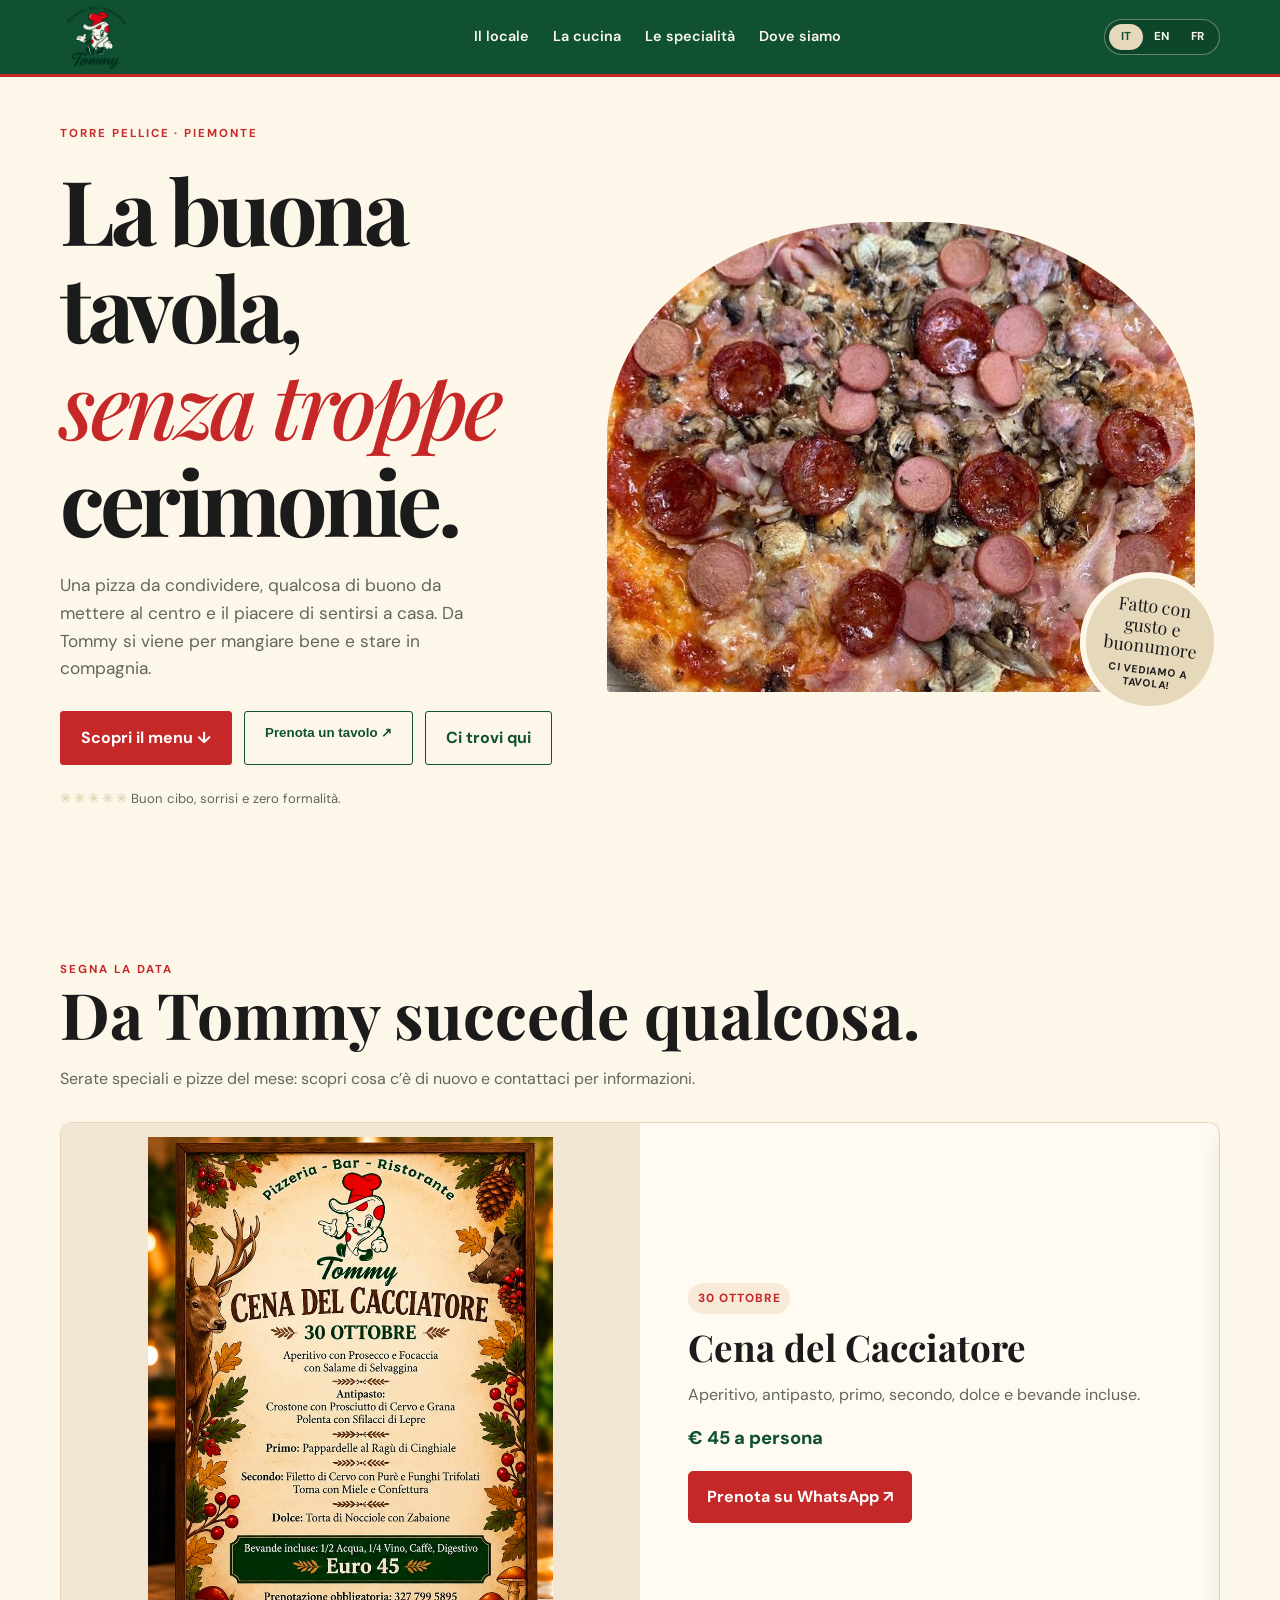
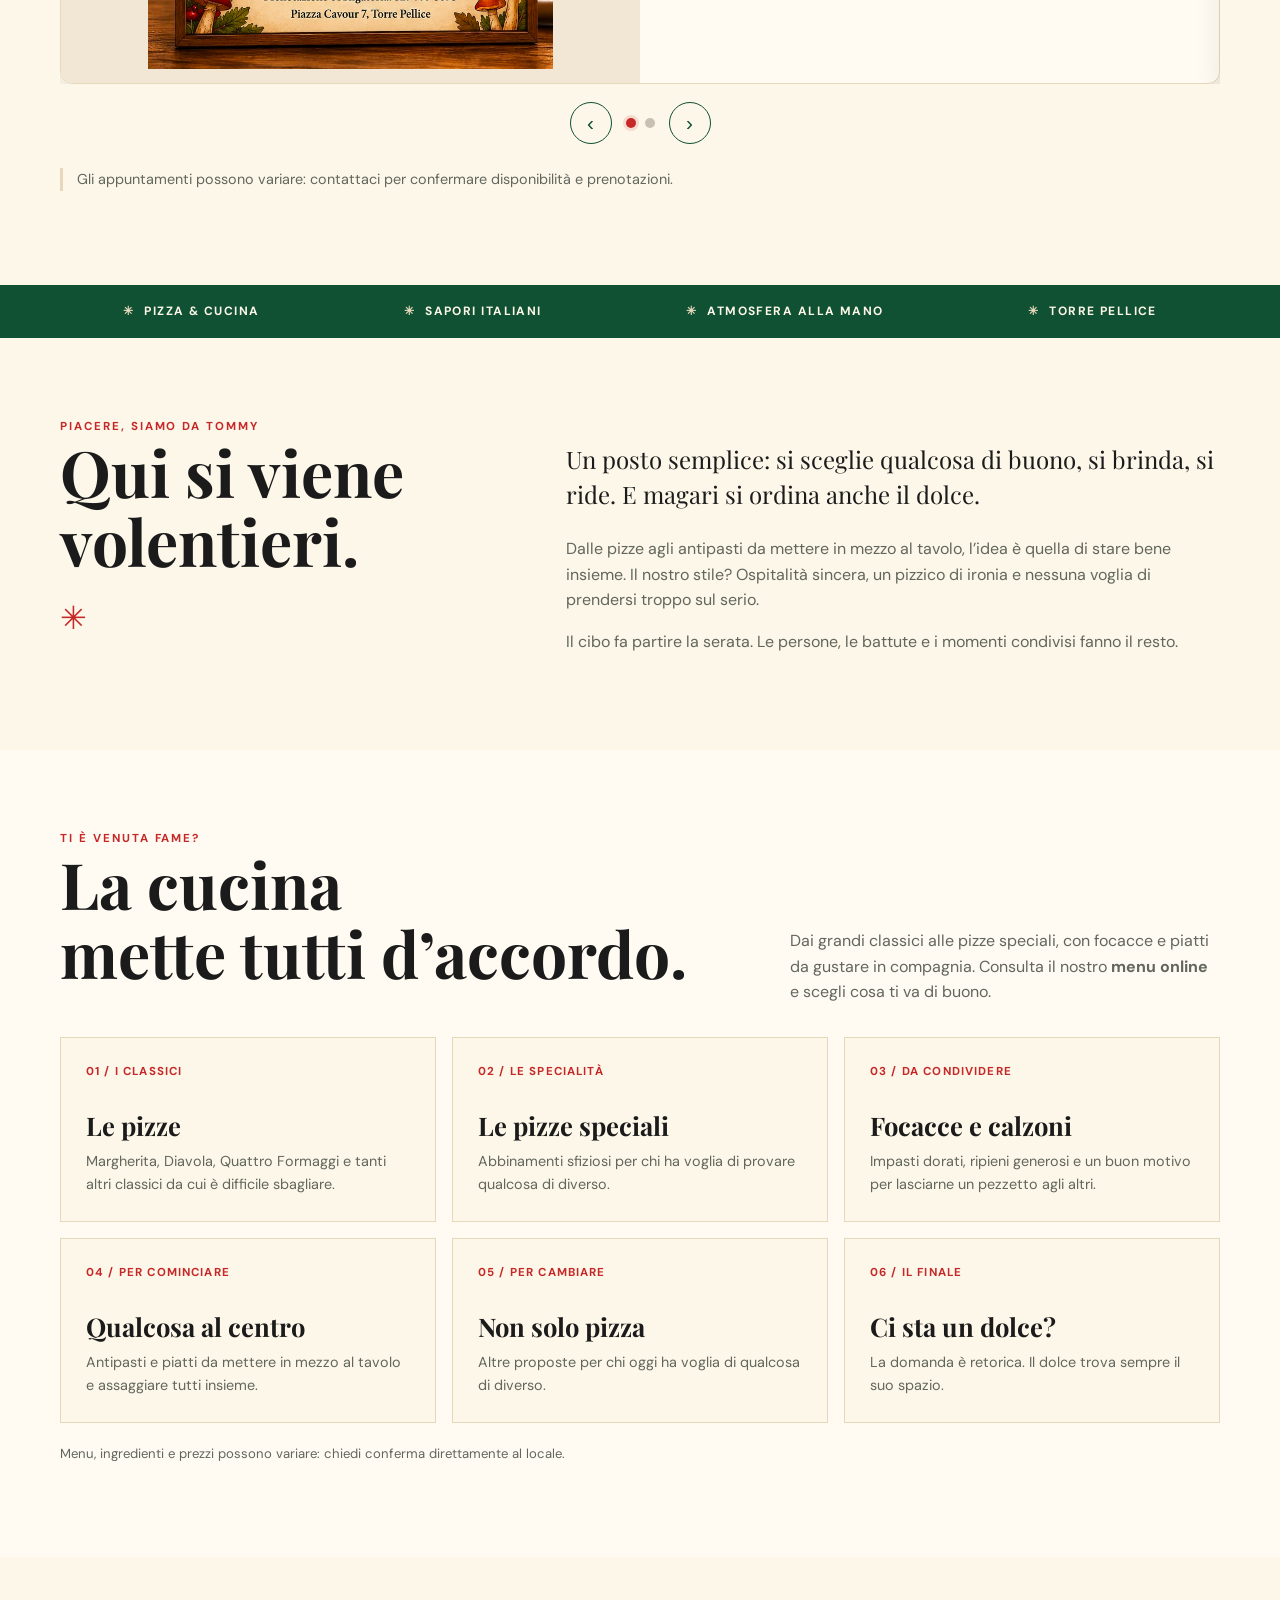
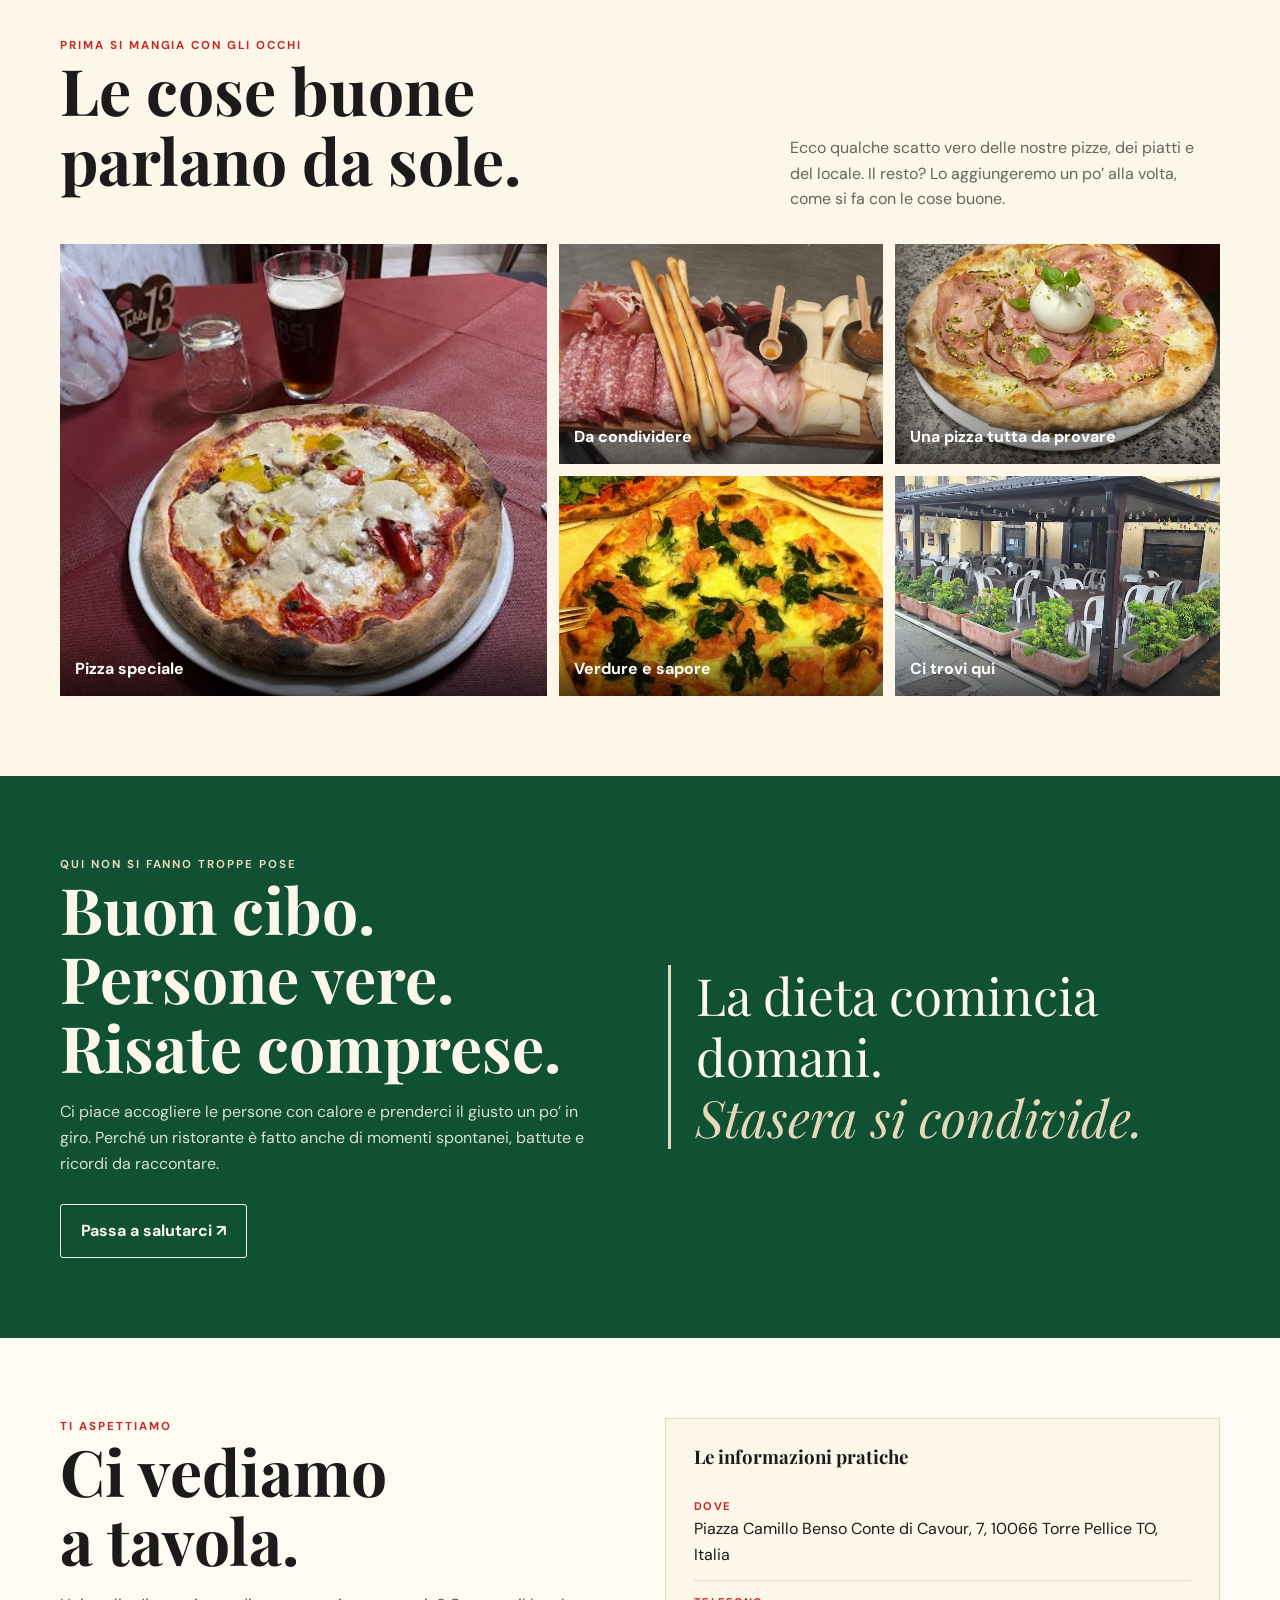
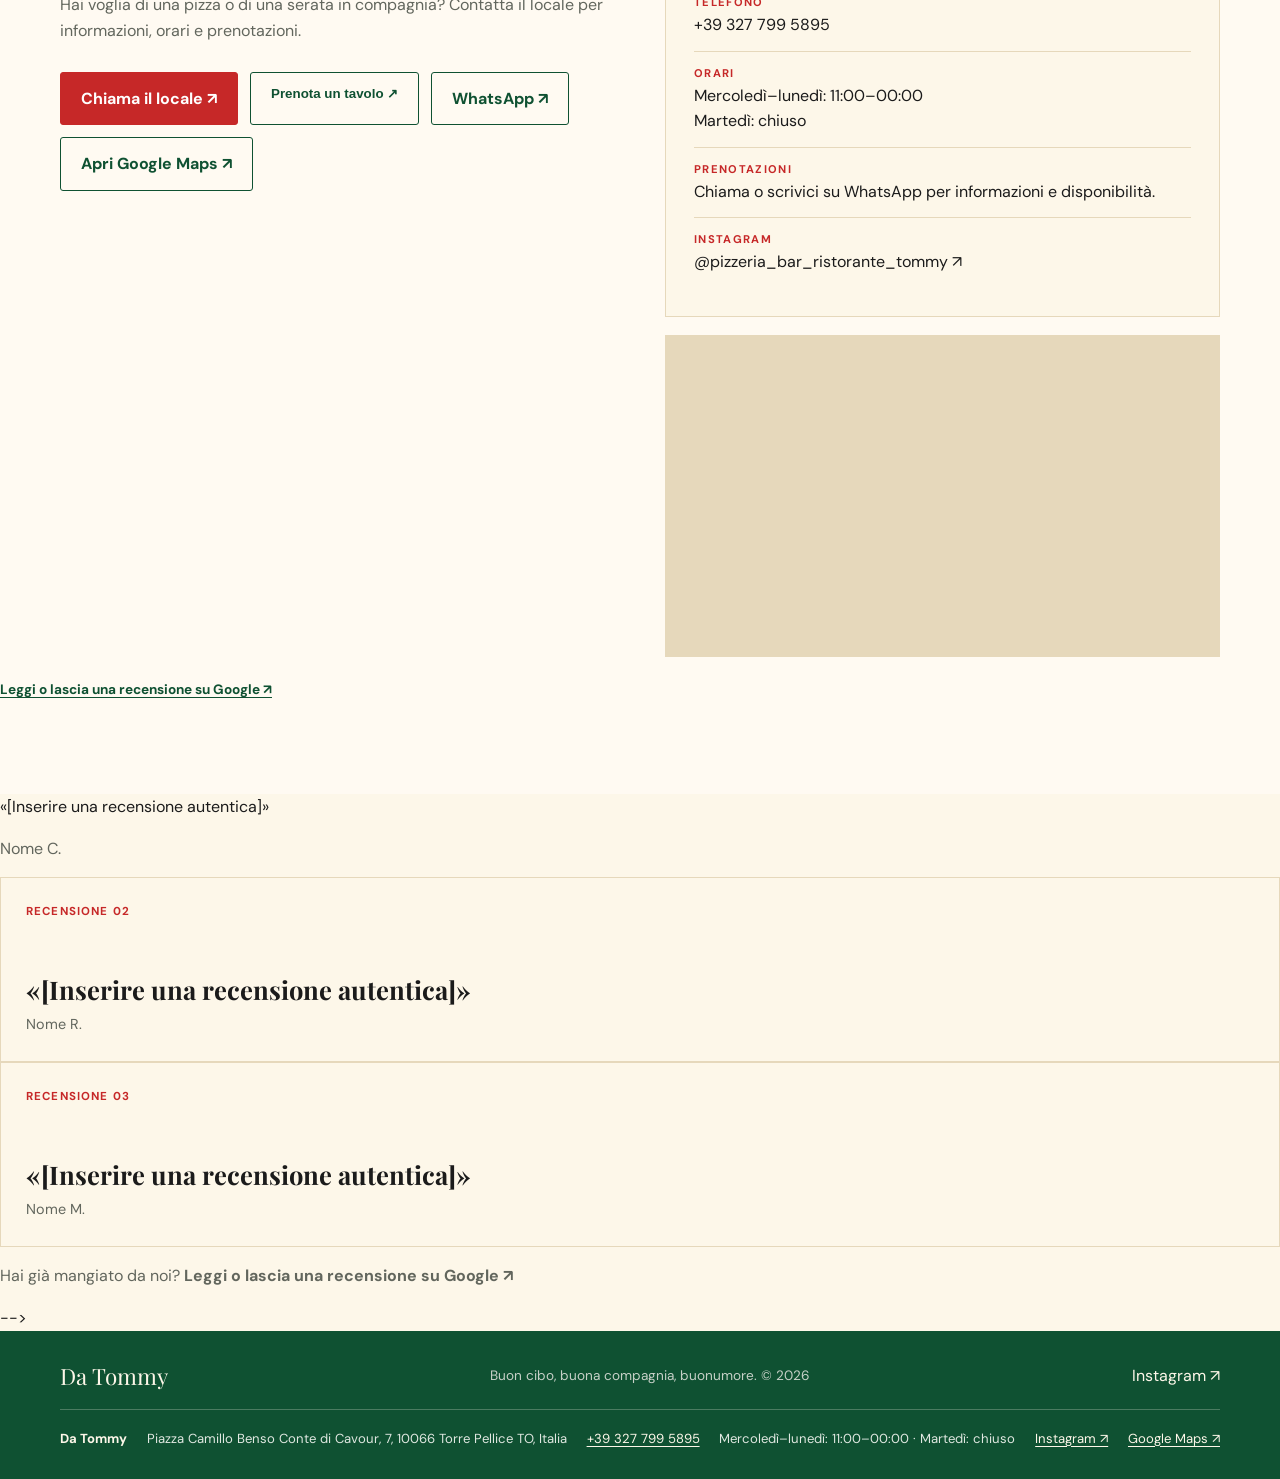
==== commit e1e1f836: "Melhora a tipografia do título Focacce e calzoni" ====
--- a/index.html
+++ b/index.html
@@ -52,7 +52,7 @@
 </section>
 <div class="stripe"><div class="wrap"><span>Pizza & cucina</span><span>Sapori italiani</span><span>Atmosfera alla mano</span><span>Torre Pellice</span></div></div>
 <section class="content" id="locale"><div class="wrap intro"><div><div class="eyebrow">Piacere, siamo Da Tommy</div><h2>Qui si viene<br>volentieri.</h2><div style="font-size:2rem;color:var(--red)">✳</div></div><div><p class="lead">Un posto semplice: si sceglie qualcosa di buono, si brinda, si ride. E magari si ordina anche il dolce.</p><p>Dalle pizze agli antipasti da mettere in mezzo al tavolo, l’idea è quella di stare bene insieme. Il nostro stile? Ospitalità sincera, un pizzico di ironia e nessuna voglia di prendersi troppo sul serio.</p><p>Il cibo fa partire la serata. Le persone, le battute e i momenti condivisi fanno il resto.</p></div></div></section>
-<section class="content menu" id="menu"><div class="wrap"><div class="section-head"><div><div class="eyebrow">Ti è venuta fame?</div><h2>La cucina<br>mette tutti d’accordo.</h2></div><p>Dai grandi classici alle pizze speciali, con focacce e piatti da gustare in compagnia. Consulta il nostro <a href="menu.html"><strong>menu online</strong></a> e scegli cosa ti va di buono.</p></div><div class="cards"><article class="card"><span class="num">01 / I CLASSICI</span><div><h3>Le pizze</h3><p>Margherita, Diavola, Quattro Formaggi e tanti altri classici da cui è difficile sbagliare.</p></div></article><article class="card"><span class="num">02 / LE SPECIALITÀ</span><div><h3>Le pizze speciali</h3><p>Abbinamenti sfiziosi per chi ha voglia di provare qualcosa di diverso.</p></div></article><article class="card"><span class="num">03 / DA CONDIVIDERE</span><div><h3>Focacce & calzoni</h3><p>Impasti dorati, ripieni generosi e un buon motivo per lasciarne un pezzetto agli altri.</p></div></article><article class="card"><span class="num">04 / PER COMINCIARE</span><div><h3>Qualcosa al centro</h3><p>Antipasti e piatti da mettere in mezzo al tavolo e assaggiare tutti insieme.</p></div></article><article class="card"><span class="num">05 / PER CAMBIARE</span><div><h3>Non solo pizza</h3><p>Altre proposte per chi oggi ha voglia di qualcosa di diverso.</p></div></article><article class="card"><span class="num">06 / IL FINALE</span><div><h3>Ci sta un dolce?</h3><p>La domanda è retorica. Il dolce trova sempre il suo spazio.</p></div></article></div><p style="font-size:.82rem;margin-top:20px">Menu, ingredienti e prezzi possono variare: chiedi conferma direttamente al locale.</p></div></section>
+<section class="content menu" id="menu"><div class="wrap"><div class="section-head"><div><div class="eyebrow">Ti è venuta fame?</div><h2>La cucina<br>mette tutti d’accordo.</h2></div><p>Dai grandi classici alle pizze speciali, con focacce e piatti da gustare in compagnia. Consulta il nostro <a href="menu.html"><strong>menu online</strong></a> e scegli cosa ti va di buono.</p></div><div class="cards"><article class="card"><span class="num">01 / I CLASSICI</span><div><h3>Le pizze</h3><p>Margherita, Diavola, Quattro Formaggi e tanti altri classici da cui è difficile sbagliare.</p></div></article><article class="card"><span class="num">02 / LE SPECIALITÀ</span><div><h3>Le pizze speciali</h3><p>Abbinamenti sfiziosi per chi ha voglia di provare qualcosa di diverso.</p></div></article><article class="card"><span class="num">03 / DA CONDIVIDERE</span><div><h3>Focacce e calzoni</h3><p>Impasti dorati, ripieni generosi e un buon motivo per lasciarne un pezzetto agli altri.</p></div></article><article class="card"><span class="num">04 / PER COMINCIARE</span><div><h3>Qualcosa al centro</h3><p>Antipasti e piatti da mettere in mezzo al tavolo e assaggiare tutti insieme.</p></div></article><article class="card"><span class="num">05 / PER CAMBIARE</span><div><h3>Non solo pizza</h3><p>Altre proposte per chi oggi ha voglia di qualcosa di diverso.</p></div></article><article class="card"><span class="num">06 / IL FINALE</span><div><h3>Ci sta un dolce?</h3><p>La domanda è retorica. Il dolce trova sempre il suo spazio.</p></div></article></div><p style="font-size:.82rem;margin-top:20px">Menu, ingredienti e prezzi possono variare: chiedi conferma direttamente al locale.</p></div></section>
 <section class="content" id="gallery"><div class="wrap"><div class="section-head"><div><div class="eyebrow">Prima si mangia con gli occhi</div><h2>Le cose buone<br>parlano da sole.</h2></div><p>Ecco qualche scatto vero delle nostre pizze, dei piatti e del locale. Il resto? Lo aggiungeremo un po’ alla volta, come si fa con le cose buone.</p></div><div class="gallery"><figure class="photo"><img loading="lazy" decoding="async" width="1200" height="800" src="pizza-classica.jpg" alt="Pizza classica appena sfornata con pomodoro e mozzarella"><figcaption>Pizza speciale</figcaption></figure><figure class="photo"><img loading="lazy" decoding="async" width="1200" height="800" src="tagliere-salumi-formaggi.jpg" alt="Tagliere di salumi e formaggi da condividere al tavolo"><figcaption>Da condividere</figcaption></figure><figure class="photo"><img loading="lazy" decoding="async" width="1200" height="800" src="pizza-burrata.jpg" alt="Pizza con burrata cremosa e ingredienti freschi"><figcaption>Una pizza tutta da provare</figcaption></figure><figure class="photo"><img loading="lazy" decoding="async" width="1200" height="800" src="pizza-vegetariana.jpg" alt="Pizza vegetariana con verdure e mozzarella"><figcaption>Verdure e sapore</figcaption></figure><figure class="photo"><img loading="lazy" decoding="async" width="1200" height="800" src="ristorante-esterno.jpg" alt="Ingresso esterno della pizzeria Da Tommy a Torre Pellice"><figcaption>Ci trovi qui</figcaption></figure></div></div></section>
 
 <section class="content vibe"><div class="wrap vibe-grid"><div><div class="eyebrow">Qui non si fanno troppe pose</div><h2>Buon cibo.<br>Persone vere.<br>Risate comprese.</h2><p>Ci piace accogliere le persone con calore e prenderci il giusto un po’ in giro. Perché un ristorante è fatto anche di momenti spontanei, battute e ricordi da raccontare.</p><a class="btn alt" href="#contatti">Passa a salutarci ↗</a></div><div class="quote">La dieta comincia domani.<br><em>Stasera si condivide.</em></div></div></section>
@@ -87,13 +87,13 @@
 '#menu .eyebrow':'Ti è venuta fame?','#menu h2':'La cucina<br>mette tutti d’accordo.','#menu .section-head>p':'Dai grandi classici alle pizze speciali, con focacce e piatti da gustare in compagnia. Consulta il nostro <a href="menu.html"><strong>menu online</strong></a> e scegli cosa ti va di buono.',
 '#menu .card:nth-child(1) .num':'01 / I CLASSICI','#menu .card:nth-child(1) h3':'Le pizze','#menu .card:nth-child(1) p':'Margherita, Diavola, Quattro Formaggi e tanti altri classici da cui è difficile sbagliare.',
 '#menu .card:nth-child(2) .num':'02 / LE SPECIALITÀ','#menu .card:nth-child(2) h3':'Le pizze speciali','#menu .card:nth-child(2) p':'Abbinamenti sfiziosi per chi ha voglia di provare qualcosa di diverso.',
-'#menu .card:nth-child(3) .num':'03 / DA CONDIVIDERE','#menu .card:nth-child(3) h3':'Focacce & calzoni','#menu .card:nth-child(3) p':'Impasti dorati, ripieni generosi e un buon motivo per lasciarne un pezzetto agli altri.',
+'#menu .card:nth-child(3) .num':'03 / DA CONDIVIDERE','#menu .card:nth-child(3) h3':'Focacce e calzoni','#menu .card:nth-child(3) p':'Impasti dorati, ripieni generosi e un buon motivo per lasciarne un pezzetto agli altri.',
 '#menu .card:nth-child(4) .num':'04 / PER COMINCIARE','#menu .card:nth-child(4) h3':'Qualcosa al centro','#menu .card:nth-child(4) p':'Antipasti e piatti da mettere in mezzo al tavolo e assaggiare tutti insieme.',
 '#menu .card:nth-child(5) .num':'05 / PER CAMBIARE','#menu .card:nth-child(5) h3':'Non solo pizza','#menu .card:nth-child(5) p':'Altre proposte per chi oggi ha voglia di qualcosa di diverso.',
 '#menu .card:nth-child(6) .num':'06 / IL FINALE','#menu .card:nth-child(6) h3':'Ci sta un dolce?','#menu .card:nth-child(6) p':'La domanda è retorica. Il dolce trova sempre il suo spazio.',
 '#menu .wrap>p:last-child':'Menu, ingredienti e prezzi possono variare: chiedi conferma direttamente al locale.',
 '#gallery .eyebrow':'Prima si mangia con gli occhi','#gallery h2':'Le cose buone<br>parlano da sole.','#gallery .section-head>p':'Ecco qualche scatto vero delle nostre pizze, dei piatti e del locale. Il resto? Lo aggiungeremo un po’ alla volta, come si fa con le cose buone.',
-'#gallery figcaption:nth-of-type(1)':'Pizza speciale','#gallery figcaption:nth-of-type(2)':'Da condividere','#gallery figcaption:nth-of-type(3)':'Una pizza tutta da provare','#gallery figcaption:nth-of-type(4)':'Verdure e sapore','#gallery figcaption:nth-of-type(5)':'Ci trovi qui',
+'#gallery .photo:nth-of-type(1) figcaption':'Pizza speciale','#gallery .photo:nth-of-type(2) figcaption':'Da condividere','#gallery .photo:nth-of-type(3) figcaption':'Una pizza tutta da provare','#gallery .photo:nth-of-type(4) figcaption':'Verdure e sapore','#gallery .photo:nth-of-type(5) figcaption':'Ci trovi qui',
 '.vibe .eyebrow':'Qui non si fanno troppe pose','.vibe h2':'Buon cibo.<br>Persone vere.<br>Risate comprese.','.vibe .wrap>div:first-child p':'Ci piace accogliere le persone con calore e prenderci il giusto un po’ in giro. Perché un ristorante è fatto anche di momenti spontanei, battute e ricordi da raccontare.','.vibe .btn':'Passa a salutarci ↗','.vibe .quote':'La dieta comincia domani.<br><em>Stasera si condivide.</em>',
 '#contatti .eyebrow':'Ti aspettiamo','#contatti h2':'Ci vediamo<br>a tavola.','#contatti .visit-grid>div:first-child>p':'Hai voglia di una pizza o di una serata in compagnia? Contatta il locale per informazioni, orari e prenotazioni.','#contatti .visit-grid>div:first-child .actions a:nth-child(1)':'Chiama il locale ↗','#contatti .visit-grid>div:first-child .actions button':'Prenota un tavolo ↗','#contatti .visit-grid>div:first-child .actions a:nth-child(3)':'WhatsApp ↗','#contatti .visit-grid>div:first-child .actions a:nth-child(4)':'Apri Google Maps ↗',
 '#contatti .info h3':'Le informazioni pratiche','#contatti .detail:nth-of-type(1)':'<b>Dove</b>Piazza Camillo Benso Conte di Cavour, 7, 10066 Torre Pellice TO, Italia','#contatti .detail:nth-of-type(2)':'<b>Telefono</b><a href="tel:+393277995895">+39 327 799 5895</a>','#contatti .detail:nth-of-type(3)':'<b>Orari</b>Mercoledì–lunedì: 11:00–00:00<br>Martedì: chiuso','#contatti .detail:nth-of-type(4)':'<b>Prenotazioni</b>Chiama o scrivici su WhatsApp per informazioni e disponibilità.','#contatti .detail:nth-of-type(5)':'<b>Instagram</b><a href="https://www.instagram.com/pizzeria_bar_ristorante_tommy/" target="_blank" rel="noopener">@pizzeria_bar_ristorante_tommy ↗</a>',
@@ -115,7 +115,7 @@
 '#menu .card:nth-child(6) .num':'06 / THE FINALE','#menu .card:nth-child(6) h3':'Room for dessert?','#menu .card:nth-child(6) p':'It’s a rhetorical question. There’s always room for dessert.',
 '#menu .wrap>p:last-child':'Menu items, ingredients and prices may change. Please check with the restaurant.',
 '#gallery .eyebrow':'First, we eat with our eyes','#gallery h2':'Good food<br>speaks for itself.','#gallery .section-head>p':'Here are a few real photos of our pizzas, dishes and restaurant. More will be added little by little, just like all good things.',
-'#gallery figcaption:nth-of-type(1)':'Special pizza','#gallery figcaption:nth-of-type(2)':'Made for sharing','#gallery figcaption:nth-of-type(3)':'A pizza worth trying','#gallery figcaption:nth-of-type(4)':'Fresh vegetables, full flavour','#gallery figcaption:nth-of-type(5)':'Find us here',
+'#gallery .photo:nth-of-type(1) figcaption':'Special pizza','#gallery .photo:nth-of-type(2) figcaption':'Made for sharing','#gallery .photo:nth-of-type(3) figcaption':'A pizza worth trying','#gallery .photo:nth-of-type(4) figcaption':'Fresh vegetables, full flavour','#gallery .photo:nth-of-type(5) figcaption':'Find us here',
 '.vibe .eyebrow':'No need to stand on ceremony','.vibe h2':'Good food.<br>Real people.<br>Laughter included.','.vibe .wrap>div:first-child p':'We love welcoming people warmly and having a laugh along the way. A restaurant is made of spontaneous moments, jokes and memories to share.','.vibe .btn':'Come say hello ↗','.vibe .quote':'The diet starts tomorrow.<br><em>Tonight, we share.</em>',
 '#contatti .eyebrow':'We look forward to seeing you','#contatti h2':'See you<br>at the table.','#contatti .visit-grid>div:first-child>p':'Fancy a pizza or an evening with good company? Contact us for information, opening hours and bookings.','#contatti .visit-grid>div:first-child .actions a:nth-child(1)':'Call the restaurant ↗','#contatti .visit-grid>div:first-child .actions button':'Book a table ↗','#contatti .visit-grid>div:first-child .actions a:nth-child(3)':'WhatsApp ↗','#contatti .visit-grid>div:first-child .actions a:nth-child(4)':'Open Google Maps ↗',
 '#contatti .info h3':'Practical information','#contatti .detail:nth-of-type(1)':'<b>Address</b>Piazza Camillo Benso Conte di Cavour, 7, 10066 Torre Pellice TO, Italy','#contatti .detail:nth-of-type(2)':'<b>Phone</b><a href="tel:+393277995895">+39 327 799 5895</a>','#contatti .detail:nth-of-type(3)':'<b>Opening hours</b>Wednesday–Monday: 11:00–00:00<br>Tuesday: closed','#contatti .detail:nth-of-type(4)':'<b>Bookings</b>Call or message us on WhatsApp to ask about availability.','#contatti .detail:nth-of-type(5)':'<b>Instagram</b><a href="https://www.instagram.com/pizzeria_bar_ristorante_tommy/" target="_blank" rel="noopener">@pizzeria_bar_ristorante_tommy ↗</a>',
@@ -137,7 +137,7 @@
 '#menu .card:nth-child(6) .num':'06 / POUR FINIR','#menu .card:nth-child(6) h3':'Une petite douceur ?','#menu .card:nth-child(6) p':'La question est rhétorique. Il y a toujours une place pour le dessert.',
 '#menu .wrap>p:last-child':'La carte, les ingrédients et les prix peuvent varier. Merci de vérifier auprès du restaurant.',
 '#gallery .eyebrow':'On mange d’abord avec les yeux','#gallery h2':'Les bonnes choses<br>parlent d’elles-mêmes.','#gallery .section-head>p':'Voici quelques vraies photos de nos pizzas, de nos plats et du restaurant. D’autres viendront petit à petit, comme les bonnes choses.',
-'#gallery figcaption:nth-of-type(1)':'Pizza spéciale','#gallery figcaption:nth-of-type(2)':'À partager','#gallery figcaption:nth-of-type(3)':'Une pizza à découvrir','#gallery figcaption:nth-of-type(4)':'Légumes et saveurs','#gallery figcaption:nth-of-type(5)':'Nous trouver',
+'#gallery .photo:nth-of-type(1) figcaption':'Pizza spéciale','#gallery .photo:nth-of-type(2) figcaption':'À partager','#gallery .photo:nth-of-type(3) figcaption':'Une pizza à découvrir','#gallery .photo:nth-of-type(4) figcaption':'Légumes et saveurs','#gallery .photo:nth-of-type(5) figcaption':'Nous trouver',
 '.vibe .eyebrow':'Ici, pas besoin d’en faire trop','.vibe h2':'Bonne cuisine.<br>Vraies personnes.<br>Rires compris.','.vibe .wrap>div:first-child p':'Nous aimons accueillir chaleureusement et plaisanter un peu. Un restaurant, c’est aussi des moments spontanés, des blagues et des souvenirs à raconter.','.vibe .btn':'Passez nous dire bonjour ↗','.vibe .quote':'Le régime commence demain.<br><em>Ce soir, on partage.</em>',
 '#contatti .eyebrow':'Nous vous attendons','#contatti h2':'À bientôt<br>à table.','#contatti .visit-grid>div:first-child>p':'Envie d’une pizza ou d’une soirée conviviale ? Contactez-nous pour les informations, les horaires et les réservations.','#contatti .visit-grid>div:first-child .actions a:nth-child(1)':'Appeler le restaurant ↗','#contatti .visit-grid>div:first-child .actions button':'Réserver une table ↗','#contatti .visit-grid>div:first-child .actions a:nth-child(3)':'WhatsApp ↗','#contatti .visit-grid>div:first-child .actions a:nth-child(4)':'Ouvrir Google Maps ↗',
 '#contatti .info h3':'Informations pratiques','#contatti .detail:nth-of-type(1)':'<b>Adresse</b>Piazza Camillo Benso Conte di Cavour, 7, 10066 Torre Pellice TO, Italie','#contatti .detail:nth-of-type(2)':'<b>Téléphone</b><a href="tel:+393277995895">+39 327 799 5895</a>','#contatti .detail:nth-of-type(3)':'<b>Horaires</b>Mercredi–lundi : 11 h–minuit<br>Mardi : fermé','#contatti .detail:nth-of-type(4)':'<b>Réservations</b>Appelez-nous ou écrivez-nous sur WhatsApp pour connaître les disponibilités.','#contatti .detail:nth-of-type(5)':'<b>Instagram</b><a href="https://www.instagram.com/pizzeria_bar_ristorante_tommy/" target="_blank" rel="noopener">@pizzeria_bar_ristorante_tommy ↗</a>',
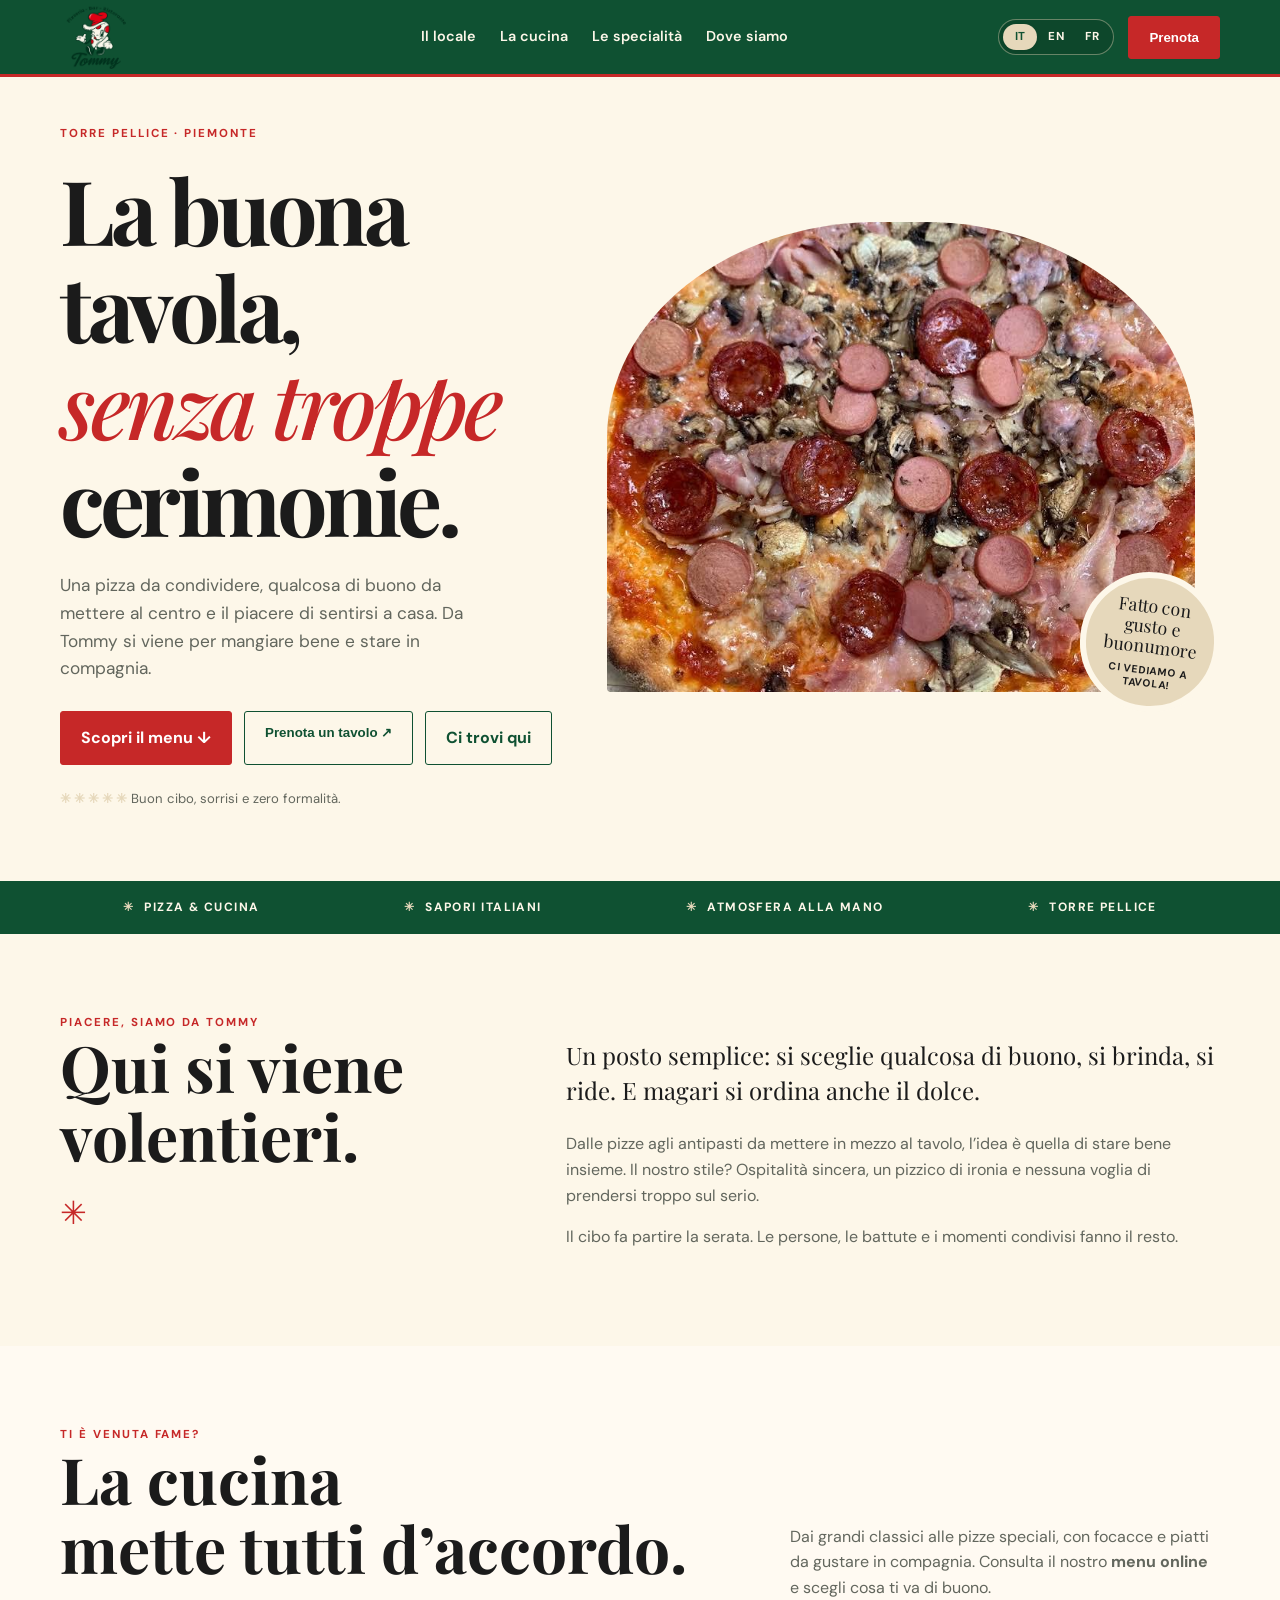
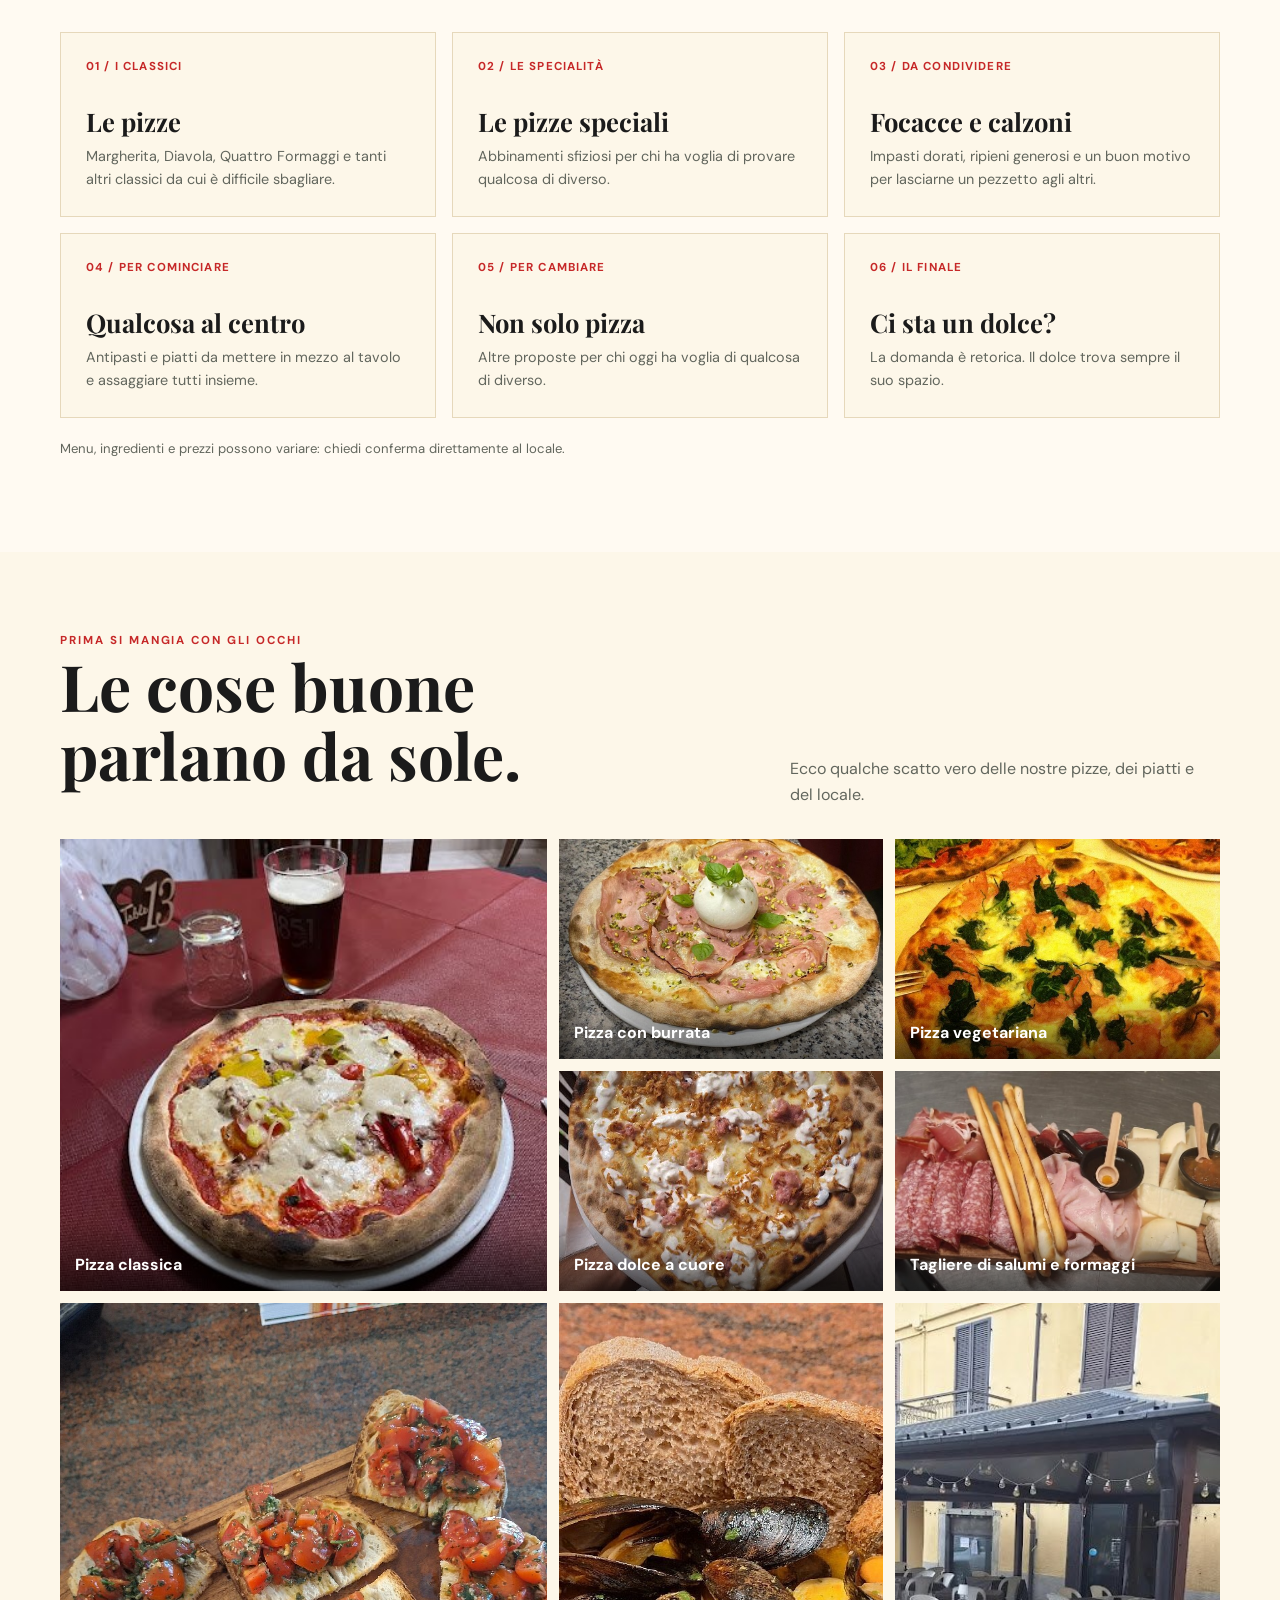
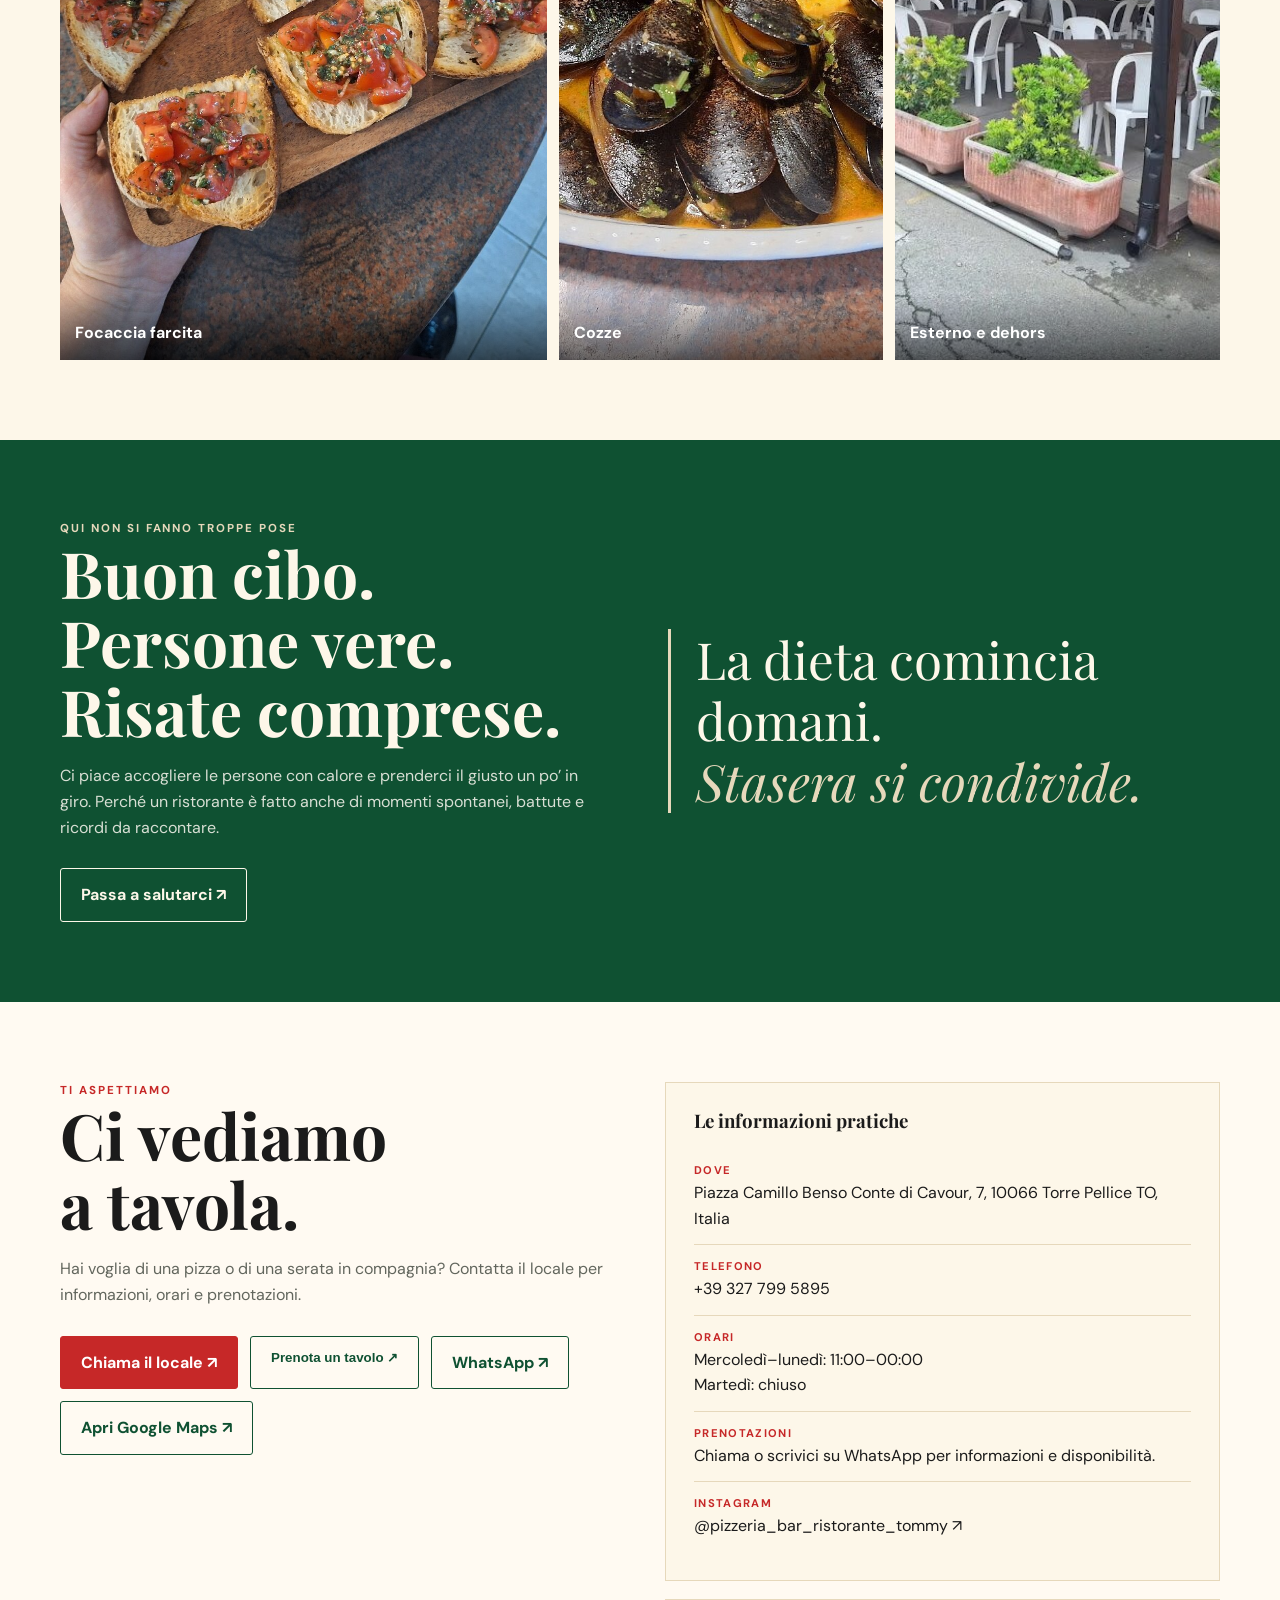
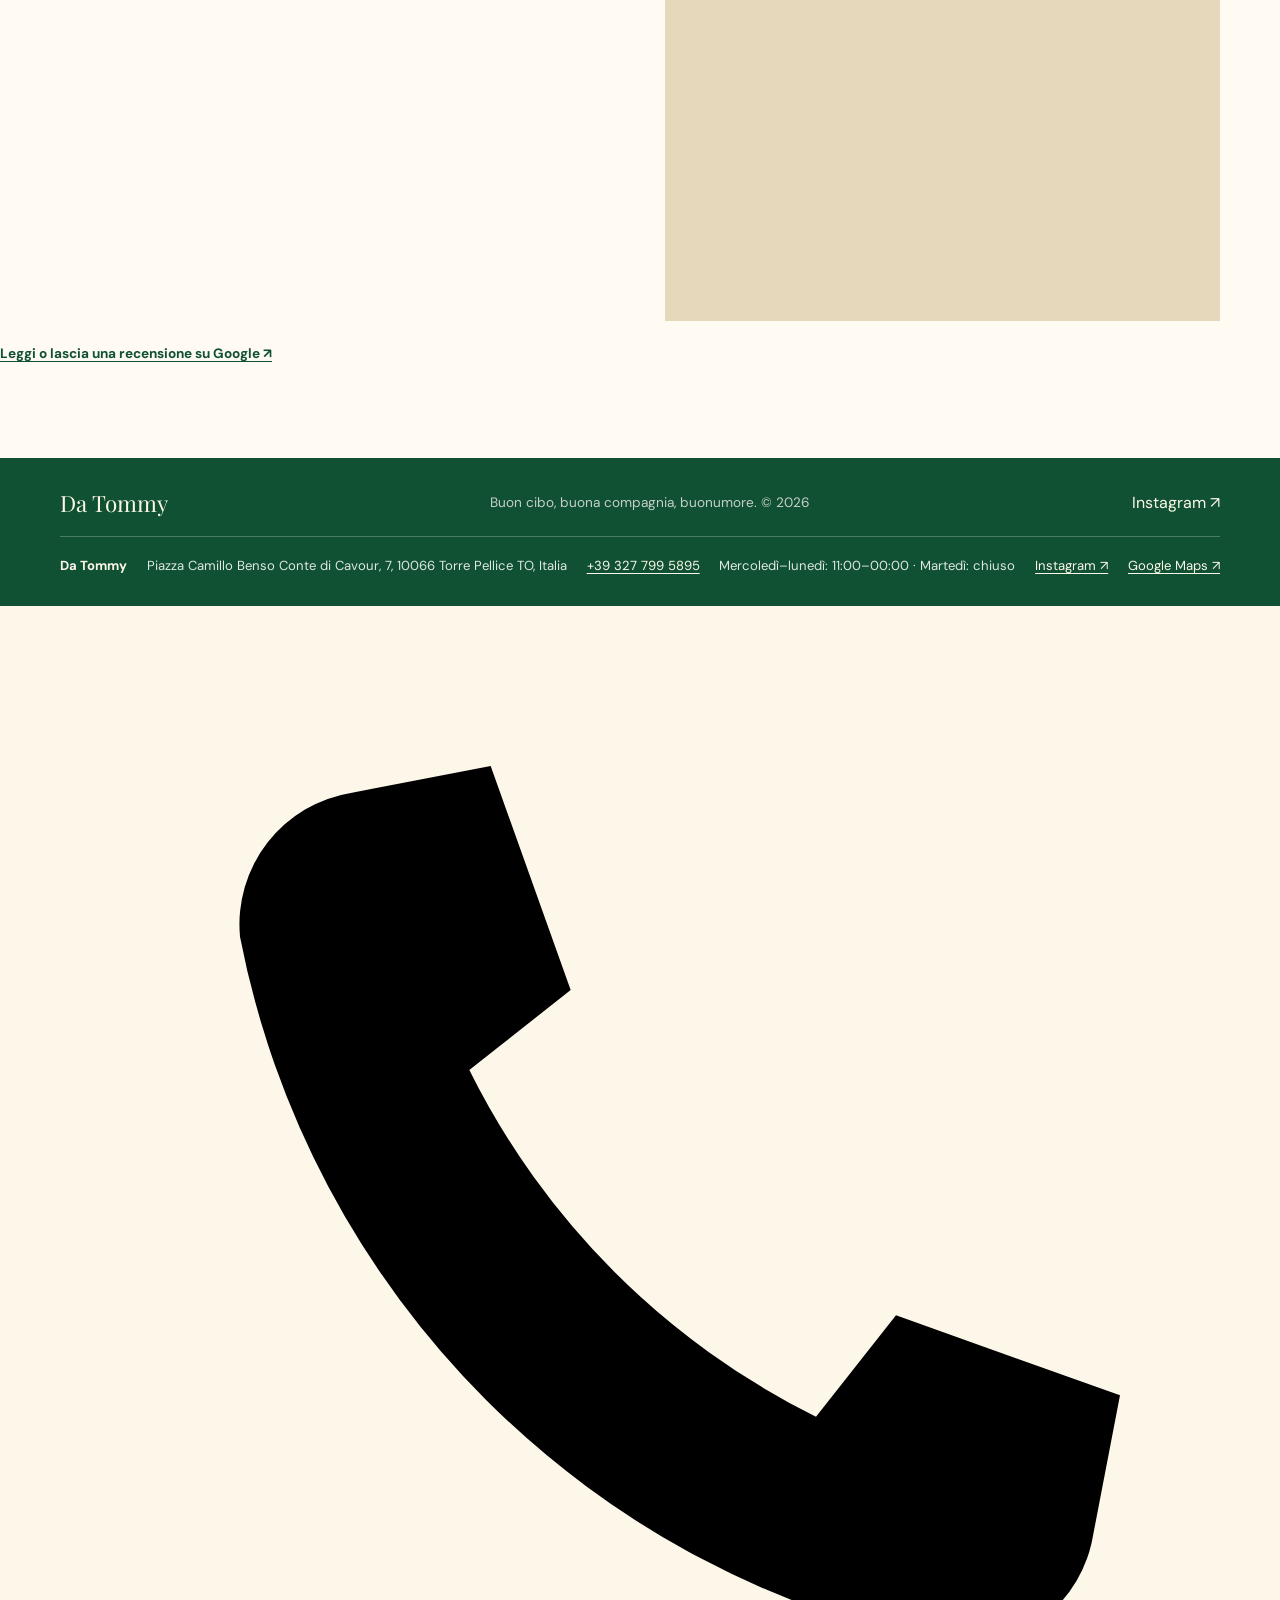
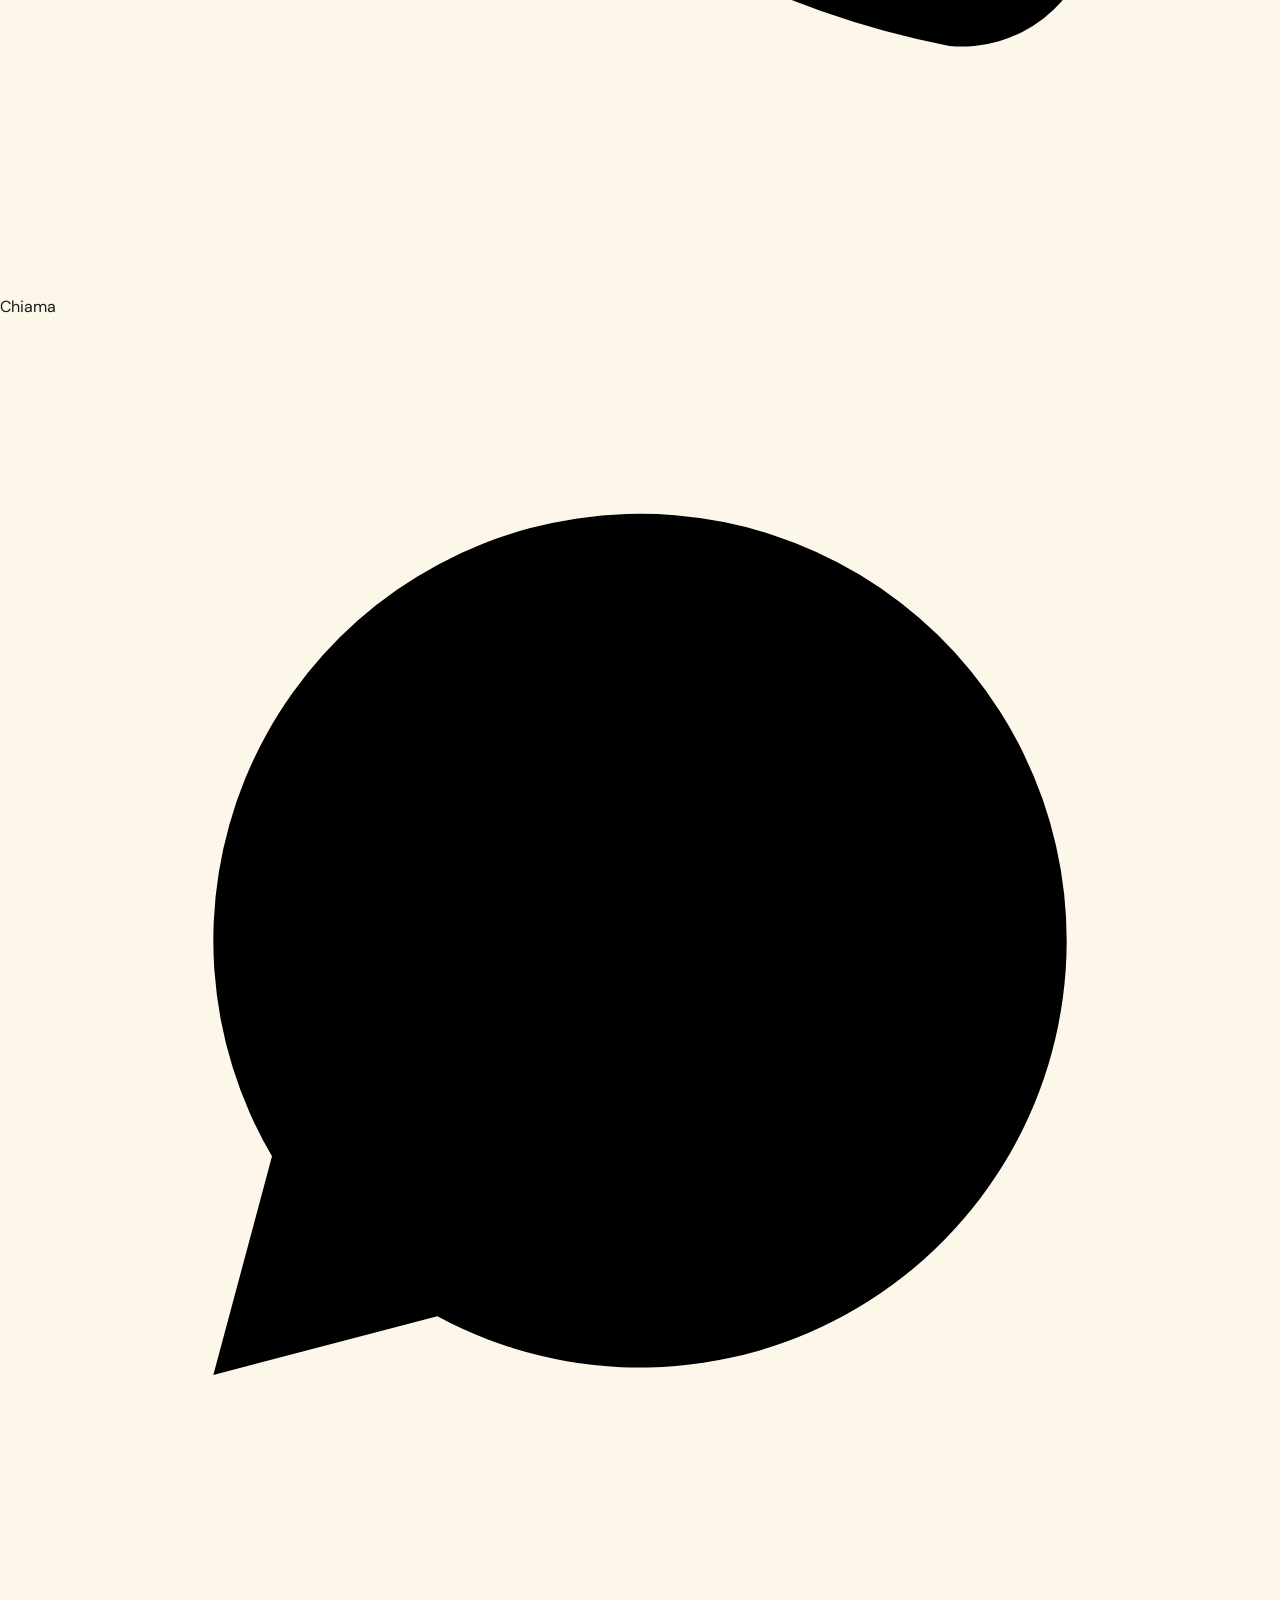
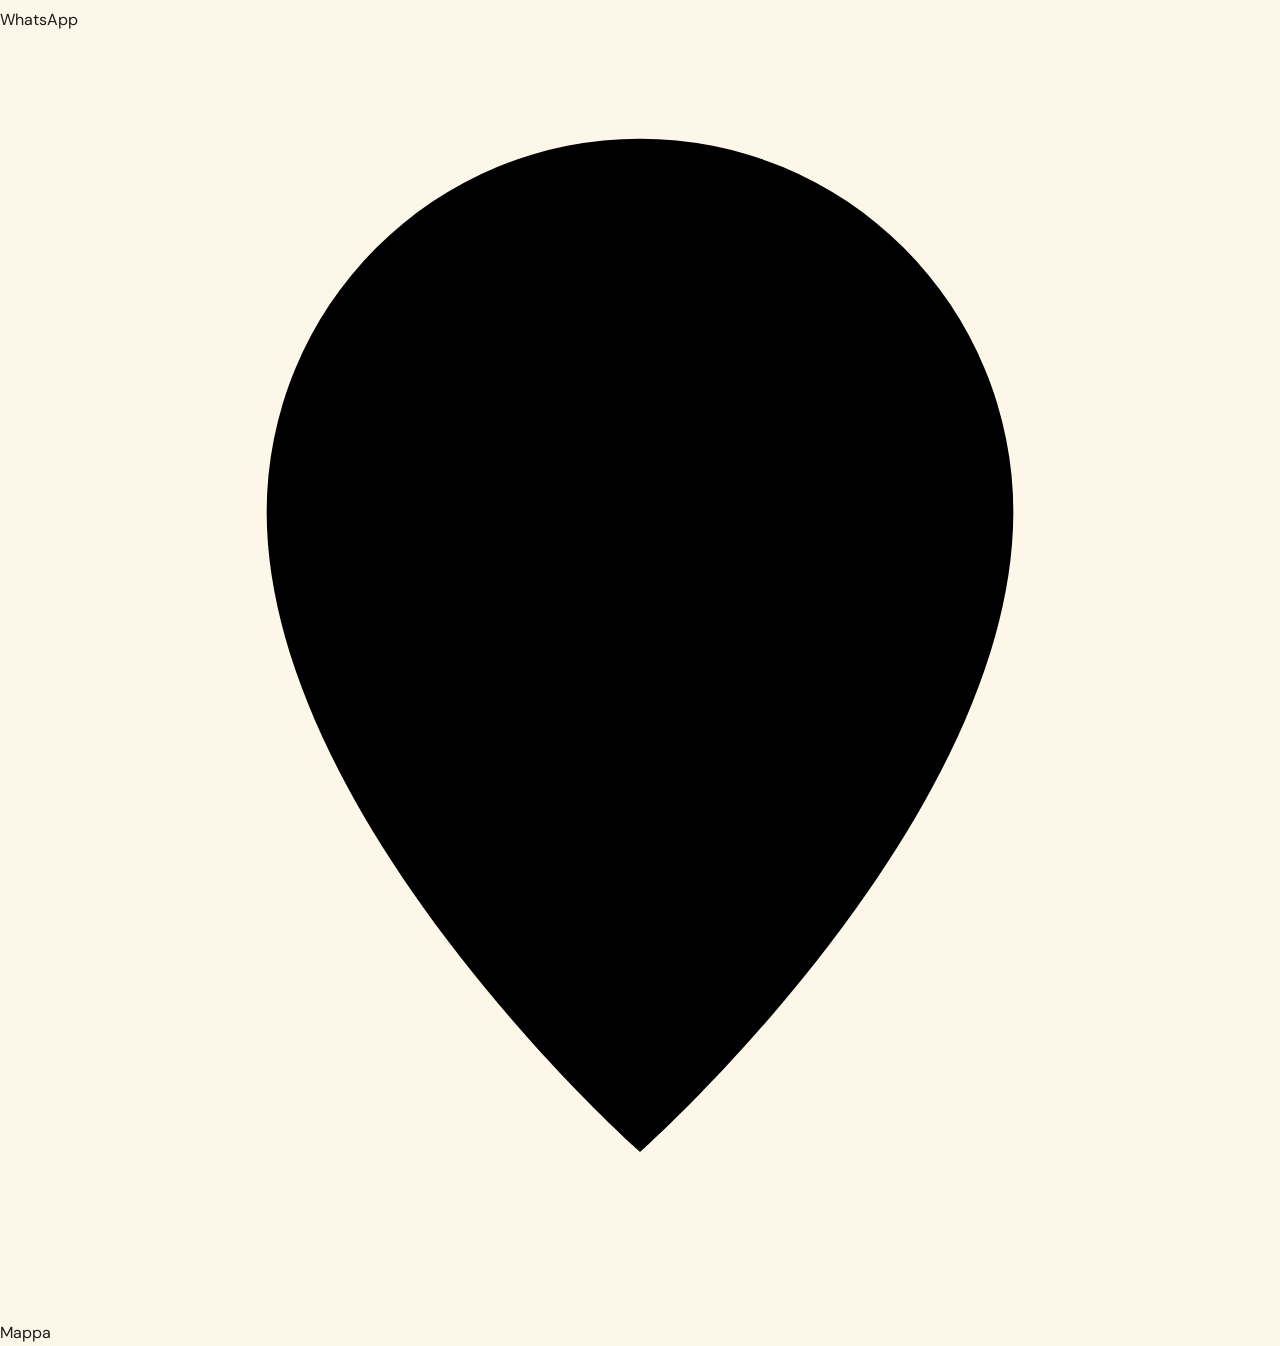
==== commit 602cb68a: "Atualiza galeria, eventos, navegação e ações mobile" ====
--- a/index.html
+++ b/index.html
@@ -5,11 +5,11 @@
 <meta property="og:description" content="Pizza, cucina italiana e buona compagnia a Torre Pellice. Scopri il menu e contattaci per informazioni e prenotazioni.">
 <meta property="og:url" content="https://lincwilk.github.io/da-tommy/"><meta property="og:image" content="https://lincwilk.github.io/da-tommy/og-image.jpg"><meta property="og:image:width" content="1200"><meta property="og:image:height" content="630"><meta property="og:image:alt" content="Logo Da Tommy su sfondo verde e crema">
 <meta name="twitter:card" content="summary_large_image"><meta name="twitter:title" content="Da Tommy — Pizzeria · Bar · Ristorante"><meta name="twitter:description" content="Pizza, cucina italiana e buona compagnia a Torre Pellice."><meta name="twitter:image" content="https://lincwilk.github.io/da-tommy/og-image.jpg">
-<!-- PREENCHER: confermare l'indirizzo ufficiale prima di modificare dati strutturati o SEO locale. -->
-<script type="application/ld+json">{"@context":"https://schema.org","@type":"Restaurant","name":"Da Tommy","url":"https://lincwilk.github.io/da-tommy/","image":"https://lincwilk.github.io/da-tommy/pizza-speciale.jpg","telephone":"+393277995895","servesCuisine":["Italian","Pizza"],"address":{"@type":"PostalAddress","streetAddress":"Piazza Camillo Benso Conte di Cavour, 7","addressLocality":"Torre Pellice","addressRegion":"Piemonte","postalCode":"10066","addressCountry":"IT"},"sameAs":["https://www.instagram.com/pizzeria_bar_ristorante_tommy/"],"openingHoursSpecification":[{"@type":"OpeningHoursSpecification","dayOfWeek":["Wednesday","Thursday","Friday","Saturday","Sunday","Monday"],"opens":"11:00","closes":"23:59"}]}</script><title>Da Tommy — Pizzeria · Bar · Ristorante</title><link rel="preconnect" href="https://fonts.googleapis.com"><link href="https://fonts.googleapis.com/css2?family=DM+Sans:wght@400;500;600;700&family=Playfair+Display:wght@500;600;700;800&family=Pacifico&display=swap" rel="stylesheet"><!-- CSS esistente mantenuto; styles.css aggiunge accessibilità e dettagli responsive. -->
+
+<script type="application/ld+json">{"@context":"https://schema.org","@type":"Restaurant","name":"Da Tommy","url":"https://lincwilk.github.io/da-tommy/","image":"https://lincwilk.github.io/da-tommy/pizza-speciale.jpg","telephone":"+393277995895","servesCuisine":["Italian","Pizza"],"address":{"@type":"PostalAddress","streetAddress":"Piazza Camillo Benso Conte di Cavour, 7","addressLocality":"Torre Pellice","addressRegion":"Piemonte","postalCode":"10066","addressCountry":"IT"},"sameAs":["https://www.instagram.com/pizzeria_bar_ristorante_tommy/"],"openingHoursSpecification":[{"@type":"OpeningHoursSpecification","dayOfWeek":["Wednesday","Thursday","Friday","Saturday","Sunday","Monday"],"opens":"11:00","closes":"23:59"}]}</script><title>Da Tommy — Pizzeria · Bar · Ristorante</title><link rel="preconnect" href="https://fonts.googleapis.com"><link href="https://fonts.googleapis.com/css2?family=DM+Sans:wght@400;500;600;700&family=Playfair+Display:wght@500;600;700;800&display=swap" rel="stylesheet"><!-- CSS esistente mantenuto; styles.css aggiunge accessibilità e dettagli responsive. -->
 <style>
-:root{--cream:#fdf7e9;--paper:#fffaf2;--ink:#1b1b1b;--green:#0f5132;--red:#c62828;--gold:#e6d8bb;--muted:#62665d;--line:#e6d8bb;--serif:'Playfair Display',Georgia,serif;--sans:'DM Sans',Arial,sans-serif;--script:'Pacifico',cursive}*{box-sizing:border-box}html{scroll-behavior:smooth;scroll-padding-top:80px}body{margin:0;background:var(--cream);color:var(--ink);font-family:var(--sans);line-height:1.6}a{color:inherit;text-decoration:none}.wrap{width:min(1160px,calc(100% - 36px));margin:auto}h1,h2,h3{font-family:var(--serif);line-height:1.08;margin:0 0 18px}h2{font-size:clamp(2.4rem,5vw,4rem)}p{color:var(--muted)}.eyebrow{text-transform:uppercase;letter-spacing:.17em;font-size:.72rem;font-weight:700;color:var(--red)}.btn{display:inline-flex;padding:13px 20px;background:var(--red);color:white;border:1px solid var(--red);font-weight:700;border-radius:3px}.btn.alt{background:transparent;color:var(--green);border-color:var(--green)}header{position:sticky;top:0;z-index:5;background:var(--green);color:var(--cream);backdrop-filter:blur(10px);border-bottom:3px solid var(--red)}.nav{height:74px;display:flex;align-items:center;justify-content:space-between;gap:20px}.brand{display:flex;align-items:center;line-height:1}.logo{display:block;width:150px;height:64px;object-fit:contain;object-position:left center}.brand small{font:700 .58rem var(--sans);letter-spacing:.12em;text-transform:uppercase;color:#e6d8bb;margin-top:5px}.brand small{font:700 .58rem var(--sans);letter-spacing:.12em;text-transform:uppercase;color:#e6d8bb;margin-top:5px}.mark{width:44px;height:44px;border-radius:50%;background:var(--red);color:var(--cream);border:2px solid var(--cream);display:grid;place-items:center;font-size:1.5rem}.brand small{display:block;font:700 .58rem var(--sans);letter-spacing:.12em;text-transform:uppercase;color:#e6d8bb;margin-top:5px}.links{display:flex;gap:24px;font-size:.9rem;font-weight:600}.links a:hover{color:var(--gold)}.hamb{display:none;border:0;background:none;color:var(--cream);font-size:1.5rem}.hero{padding:48px 0 72px}.hero-grid{display:grid;grid-template-columns:.9fr 1.1fr;gap:45px;align-items:center;min-height:470px}.hero h1{font-size:clamp(3.5rem,7vw,6.3rem);letter-spacing:-.05em;margin:18px 0 24px}.hero h1 em{color:var(--red);font-weight:500}.hero-copy>p{font-size:1.08rem;max-width:440px}.actions{display:flex;gap:12px;flex-wrap:wrap;margin-top:28px}.tagline{font-size:.82rem;color:var(--muted);margin-top:23px}.tagline b{color:var(--gold)}.visual{position:relative;height:490px}.hero-img{position:absolute;inset:0 25px 20px 0;border-radius:46% 46% 4px 4px;overflow:hidden;background:#d5c2a1}.hero-img img{width:100%;height:100%;object-fit:cover}.badge{position:absolute;right:0;bottom:0;width:140px;height:140px;border-radius:50%;background:var(--gold);border:6px solid var(--cream);display:grid;place-items:center;text-align:center;padding:18px;font:1.1rem/1.15 var(--serif);transform:rotate(7deg)}.badge small{display:block;font:700 .65rem var(--sans);text-transform:uppercase;letter-spacing:.08em;margin-top:7px}.stripe{background:var(--green);color:var(--cream);padding:17px 0}.stripe .wrap{display:flex;justify-content:space-around;gap:18px;flex-wrap:wrap;font-size:.75rem;font-weight:700;text-transform:uppercase;letter-spacing:.12em}.stripe span:before{content:'✳';color:var(--gold);margin-right:10px}section.content{padding:80px 0}.intro{display:grid;grid-template-columns:.8fr 1.2fr;gap:70px}.lead{font:1.5rem/1.45 var(--serif);color:var(--ink)}.menu{background:var(--paper)}.section-head{display:flex;align-items:end;justify-content:space-between;gap:30px;margin-bottom:32px}.section-head p{max-width:430px;margin:0}.cards{display:grid;grid-template-columns:repeat(3,1fr);gap:16px}.card{padding:25px;background:var(--cream);border:1px solid var(--line);min-height:185px;display:flex;flex-direction:column;justify-content:space-between;transition:.2s}.card:hover{transform:translateY(-4px);border-color:var(--gold)}.num{font-size:.72rem;font-weight:700;color:var(--red);letter-spacing:.1em}.card h3{font-size:1.6rem;margin:18px 0 10px}.card p{font-size:.9rem;margin:0}.gallery{display:grid;grid-template-columns:1.2fr .8fr .8fr;grid-template-rows:220px 220px;gap:12px}.photo{position:relative;overflow:hidden;background:#ddd0bd;margin:0}.photo img{width:100%;height:100%;object-fit:cover}.photo:first-child{grid-row:span 2}.photo figcaption{position:absolute;bottom:0;left:0;right:0;padding:28px 15px 14px;background:linear-gradient(transparent,#0009);color:white;font-weight:700}.vibe{background:var(--green);color:var(--cream)}.vibe h2{color:var(--cream)}.vibe p{color:#d8dfd4}.vibe .eyebrow{color:var(--gold)}.vibe-grid{display:grid;grid-template-columns:1fr 1fr;gap:55px;align-items:center}.quote{font:clamp(2rem,4vw,3.5rem)/1.2 var(--serif);border-left:3px solid var(--gold);padding-left:25px}.quote em{color:var(--gold)}.vibe .alt{color:var(--cream);border-color:var(--cream);margin-top:12px}.visit{background:var(--paper)}.visit-grid{display:grid;grid-template-columns:1fr 1fr;gap:50px}.info{padding:28px;background:var(--cream);border:1px solid var(--line)}.detail{padding:13px 0;border-bottom:1px solid var(--line)}.detail:last-child{border:0}.detail b{display:block;font-size:.7rem;text-transform:uppercase;letter-spacing:.12em;color:var(--red)}footer{padding:30px 0;background:#0f5132;color:var(--cream)}.footrow{display:flex;justify-content:space-between;align-items:center;gap:18px;flex-wrap:wrap}.footrow p{margin:0;color:#c6d0c7;font-size:.85rem}.footbrand{font:1.4rem var(--serif)}@media(max-width:850px){.links{display:none;position:absolute;top:74px;left:0;right:0;background:var(--cream);padding:20px 25px;flex-direction:column;border-bottom:1px solid var(--line)}.links.open{display:flex}.hamb{display:block}.hero-grid,.intro,.vibe-grid,.visit-grid{grid-template-columns:1fr;gap:25px}.visual{height:400px}.cards{grid-template-columns:repeat(2,1fr)}.section-head{align-items:start;flex-direction:column}.gallery{grid-template-columns:1fr 1fr;grid-template-rows:220px 170px 170px}.photo:first-child{grid-row:span 2}.photo:last-child{grid-column:span 2}}@media(max-width:520px){.hero h1{font-size:3.35rem}.visual{height:350px}.badge{width:115px;height:115px;font-size:.9rem}.stripe .wrap{justify-content:flex-start}.stripe span{font-size:.66rem}section.content{padding:60px 0}.cards{grid-template-columns:1fr}.card{min-height:155px}.gallery{grid-template-rows:190px 140px 140px;gap:8px}.actions .btn{width:100%;justify-content:center}.nav{height:70px}.links{top:70px}}
-</style><link rel="stylesheet" href="styles.css"></head><body><header><div class="wrap nav"><a class="brand" href="#home" aria-label="Da Tommy — Home"><img class="logo" src="logo-da-tommy.png.png" alt="Logo ufficiale Da Tommy"></a><nav class="links" id="links"><a href="#locale" data-home-i18n="navAbout">Il locale</a><a href="menu.html" data-home-i18n="navMenu">La cucina</a><a href="#gallery" data-home-i18n="navGallery">Le specialità</a><a href="#contatti" data-home-i18n="navContact">Dove siamo</a></nav><div class="header-tools"><div class="home-languages" aria-label="Lingua"><button type="button" data-home-lang="it" class="active" aria-label="Italiano">IT</button><button type="button" data-home-lang="en" aria-label="English">EN</button><button type="button" data-home-lang="fr" aria-label="Français">FR</button></div><button class="hamb" id="hamb" aria-label="Apri il menu di navigazione" aria-controls="links" aria-expanded="false">☰</button></div></div></header><main>
+:root{--cream:#fdf7e9;--paper:#fffaf2;--ink:#1b1b1b;--green:#0f5132;--red:#c62828;--gold:#e6d8bb;--muted:#62665d;--line:#e6d8bb;--serif:'Playfair Display',Georgia,serif;--sans:'DM Sans',Arial,sans-serif}*{box-sizing:border-box}html{scroll-behavior:smooth;scroll-padding-top:80px}body{margin:0;background:var(--cream);color:var(--ink);font-family:var(--sans);line-height:1.6}a{color:inherit;text-decoration:none}.wrap{width:min(1160px,calc(100% - 36px));margin:auto}h1,h2,h3{font-family:var(--serif);line-height:1.08;margin:0 0 18px}h2{font-size:clamp(2.4rem,5vw,4rem)}p{color:var(--muted)}.eyebrow{text-transform:uppercase;letter-spacing:.17em;font-size:.72rem;font-weight:700;color:var(--red)}.btn{display:inline-flex;padding:13px 20px;background:var(--red);color:white;border:1px solid var(--red);font-weight:700;border-radius:3px}.btn.alt{background:transparent;color:var(--green);border-color:var(--green)}header{position:sticky;top:0;z-index:5;background:var(--green);color:var(--cream);backdrop-filter:blur(10px);border-bottom:3px solid var(--red)}.nav{height:74px;display:flex;align-items:center;justify-content:space-between;gap:20px}.brand{display:flex;align-items:center;line-height:1}.logo{display:block;width:150px;height:64px;object-fit:contain;object-position:left center}.links{display:flex;gap:24px;font-size:.9rem;font-weight:600}.links a:hover{color:var(--gold)}.hamb{display:none;border:0;background:none;color:var(--cream);font-size:1.5rem}.hero{padding:48px 0 72px}.hero-grid{display:grid;grid-template-columns:.9fr 1.1fr;gap:45px;align-items:center;min-height:470px}.hero h1{font-size:clamp(3.5rem,7vw,6.3rem);letter-spacing:-.05em;margin:18px 0 24px}.hero h1 em{color:var(--red);font-weight:500}.hero-copy>p{font-size:1.08rem;max-width:440px}.actions{display:flex;gap:12px;flex-wrap:wrap;margin-top:28px}.tagline{font-size:.82rem;color:var(--muted);margin-top:23px}.tagline b{color:var(--gold)}.visual{position:relative;height:490px}.hero-img{position:absolute;inset:0 25px 20px 0;border-radius:46% 46% 4px 4px;overflow:hidden;background:#d5c2a1}.hero-img img{width:100%;height:100%;object-fit:cover}.badge{position:absolute;right:0;bottom:0;width:140px;height:140px;border-radius:50%;background:var(--gold);border:6px solid var(--cream);display:grid;place-items:center;text-align:center;padding:18px;font:1.1rem/1.15 var(--serif);transform:rotate(7deg)}.badge small{display:block;font:700 .65rem var(--sans);text-transform:uppercase;letter-spacing:.08em;margin-top:7px}.stripe{background:var(--green);color:var(--cream);padding:17px 0}.stripe .wrap{display:flex;justify-content:space-around;gap:18px;flex-wrap:wrap;font-size:.75rem;font-weight:700;text-transform:uppercase;letter-spacing:.12em}.stripe span:before{content:'✳';color:var(--gold);margin-right:10px}section.content{padding:80px 0}.intro{display:grid;grid-template-columns:.8fr 1.2fr;gap:70px}.lead{font:1.5rem/1.45 var(--serif);color:var(--ink)}.menu{background:var(--paper)}.section-head{display:flex;align-items:end;justify-content:space-between;gap:30px;margin-bottom:32px}.section-head p{max-width:430px;margin:0}.cards{display:grid;grid-template-columns:repeat(3,1fr);gap:16px}.card{padding:25px;background:var(--cream);border:1px solid var(--line);min-height:185px;display:flex;flex-direction:column;justify-content:space-between;transition:.2s}.card:hover{transform:translateY(-4px);border-color:var(--gold)}.num{font-size:.72rem;font-weight:700;color:var(--red);letter-spacing:.1em}.card h3{font-size:1.6rem;margin:18px 0 10px}.card p{font-size:.9rem;margin:0}.gallery{display:grid;grid-template-columns:1.2fr .8fr .8fr;grid-template-rows:220px 220px;gap:12px}.photo{position:relative;overflow:hidden;background:#ddd0bd;margin:0}.photo img{width:100%;height:100%;object-fit:cover}.photo:first-child{grid-row:span 2}.photo figcaption{position:absolute;bottom:0;left:0;right:0;padding:28px 15px 14px;background:linear-gradient(transparent,#0009);color:white;font-weight:700}.vibe{background:var(--green);color:var(--cream)}.vibe h2{color:var(--cream)}.vibe p{color:#d8dfd4}.vibe .eyebrow{color:var(--gold)}.vibe-grid{display:grid;grid-template-columns:1fr 1fr;gap:55px;align-items:center}.quote{font:clamp(2rem,4vw,3.5rem)/1.2 var(--serif);border-left:3px solid var(--gold);padding-left:25px}.quote em{color:var(--gold)}.vibe .alt{color:var(--cream);border-color:var(--cream);margin-top:12px}.visit{background:var(--paper)}.visit-grid{display:grid;grid-template-columns:1fr 1fr;gap:50px}.info{padding:28px;background:var(--cream);border:1px solid var(--line)}.detail{padding:13px 0;border-bottom:1px solid var(--line)}.detail:last-child{border:0}.detail b{display:block;font-size:.7rem;text-transform:uppercase;letter-spacing:.12em;color:var(--red)}footer{padding:30px 0;background:#0f5132;color:var(--cream)}.footrow{display:flex;justify-content:space-between;align-items:center;gap:18px;flex-wrap:wrap}.footrow p{margin:0;color:#c6d0c7;font-size:.85rem}.footbrand{font:1.4rem var(--serif)}@media(max-width:850px){.links{display:none;position:absolute;top:74px;left:0;right:0;background:var(--cream);padding:20px 25px;flex-direction:column;border-bottom:1px solid var(--line)}.links.open{display:flex}.hamb{display:block}.hero-grid,.intro,.vibe-grid,.visit-grid{grid-template-columns:1fr;gap:25px}.visual{height:400px}.cards{grid-template-columns:repeat(2,1fr)}.section-head{align-items:start;flex-direction:column}.gallery{grid-template-columns:1fr 1fr;grid-template-rows:220px 170px 170px}.photo:first-child{grid-row:span 2}.photo:last-child{grid-column:span 2}}@media(max-width:520px){.hero h1{font-size:3.35rem}.visual{height:350px}.badge{width:115px;height:115px;font-size:.9rem}.stripe .wrap{justify-content:flex-start}.stripe span{font-size:.66rem}section.content{padding:60px 0}.cards{grid-template-columns:1fr}.card{min-height:155px}.gallery{grid-template-rows:190px 140px 140px;gap:8px}.actions .btn{width:100%;justify-content:center}.nav{height:70px}.links{top:70px}}
+</style><link rel="stylesheet" href="styles.css"></head><body><header><div class="wrap nav"><a class="brand" href="#home" aria-label="Da Tommy — Home"><img class="logo" src="logo-da-tommy.png.png" alt="Logo ufficiale Da Tommy"></a><nav class="links" id="links"><a href="#locale" data-home-i18n="navAbout">Il locale</a><a href="menu.html" data-home-i18n="navMenu">La cucina</a><a href="#gallery" data-home-i18n="navGallery">Le specialità</a><a href="#eventi" data-home-i18n="navEvents">Eventi</a><a href="#contatti" data-home-i18n="navContact">Dove siamo</a></nav><div class="header-tools"><div class="home-languages" aria-label="Lingua"><button type="button" data-home-lang="it" class="active" aria-label="Italiano">IT</button><button type="button" data-home-lang="en" aria-label="English">EN</button><button type="button" data-home-lang="fr" aria-label="Français">FR</button></div><button class="btn header-booking js-booking-open" type="button" data-home-i18n="headerBook">Prenota</button><button class="hamb" id="hamb" aria-label="Apri il menu di navigazione" aria-controls="links" aria-expanded="false">☰</button></div></div></header><main>
 <section class="hero" id="home"><div class="wrap hero-grid"><div class="hero-copy"><div class="eyebrow">Torre Pellice · Piemonte</div><h1 data-home-i18n="heroTitle">La buona tavola,<br><em>senza troppe</em><br>cerimonie.</h1><p data-home-i18n="heroText">Una pizza da condividere, qualcosa di buono da mettere al centro e il piacere di sentirsi a casa. Da Tommy si viene per mangiare bene e stare in compagnia.</p><div class="actions"><a class="btn" href="menu.html" data-home-i18n="heroMenu">Scopri il menu ↓</a><button class="btn alt js-booking-open" type="button" data-home-i18n="heroBook">Prenota un tavolo ↗</button><a class="btn alt" href="#contatti" data-home-i18n="heroFind">Ci trovi qui</a></div><div class="tagline"><b>✳ ✳ ✳ ✳ ✳</b> <span data-home-i18n="tagline">Buon cibo, sorrisi e zero formalità.</span></div></div><div class="visual"><div class="hero-img"><img src="pizza-speciale.jpg" alt="Pizza speciale appena sfornata da Da Tommy" width="1200" height="900" fetchpriority="high"></div><div class="badge">Fatto con<br>gusto e buonumore<small>Ci vediamo a tavola!</small></div></div></div></section>
 <style>
 #eventi.events{overflow:hidden}
@@ -39,26 +39,55 @@
 <div class="eyebrow" data-home-i18n="eventsEyebrow">Segna la data</div><h2 data-home-i18n="eventsTitle">Da Tommy succede qualcosa.</h2>
 <p class="events-intro" data-home-i18n="eventsIntro">Serate speciali e pizze del mese: scopri cosa c’è di nuovo e contattaci per informazioni.</p>
 <div class="events-carousel" aria-label="Eventi Da Tommy"><div class="event-grid" id="events-track">
-<article class="event-card"><img src="evento-cena-cacciatore.jpeg" alt="Locandina della Cena del Cacciatore del 30 ottobre da Da Tommy a Torre Pellice" width="700" height="1200" loading="lazy" decoding="async"><div class="event-copy"><span class="event-date">30 OTTOBRE</span><h3>Cena del Cacciatore</h3><p>Aperitivo, antipasto, primo, secondo, dolce e bevande incluse.</p><p class="event-price">€ 45 a persona</p><a class="btn" href="https://wa.me/393277995895?text=Buongiorno%2C%20vorrei%20informazioni%20e%20prenotare%20per%20la%20Cena%20del%20Cacciatore%20del%2030%20ottobre.%20Grazie!" target="_blank" rel="noopener noreferrer">Prenota su WhatsApp ↗</a></div></article>
-<article class="event-card"><img src="pizza-del-mese-diabolica.jpeg" alt="Locandina della pizza del mese Diabolica, ottobre e novembre" width="700" height="1200" loading="lazy" decoding="async"><div class="event-copy"><span class="event-date">OTTOBRE · NOVEMBRE</span><h3>Pizza del mese: Diabolica</h3><p>Datterino giallo, spianata piccante, ’nduja, olive nere e ciuffi di mozzarella di bufala a crudo.</p><p class="event-price">€ 12</p><a class="btn alt" href="menu.html">Scopri il menu ↗</a></div></article>
+<article class="event-card" data-expire="2026-10-30"><img src="evento-cena-cacciatore.jpeg" alt="Locandina della Cena del Cacciatore del 30 ottobre da Da Tommy a Torre Pellice" width="700" height="1200" loading="lazy" decoding="async"><div class="event-copy"><span class="event-date">30 OTTOBRE</span><h3>Cena del Cacciatore</h3><p>Aperitivo, antipasto, primo, secondo, dolce e bevande incluse.</p><p class="event-booking-required">Prenotazione obbligatoria: 327 799 5895</p><p class="event-price">€ 45 a persona</p><a class="btn" href="https://wa.me/393277995895?text=Buongiorno%2C%20vorrei%20informazioni%20e%20prenotare%20per%20la%20Cena%20del%20Cacciatore%20del%2030%20ottobre.%20Grazie!" target="_blank" rel="noopener noreferrer">Prenota su WhatsApp ↗</a></div></article>
+<article class="event-card" data-expire="2026-11-30"><img src="pizza-del-mese-diabolica.jpeg" alt="Locandina della pizza del mese Diabolica, ottobre e novembre" width="700" height="1200" loading="lazy" decoding="async"><div class="event-copy"><span class="event-date">OTTOBRE · NOVEMBRE</span><h3>Pizza del mese: Diabolica</h3><p>Datterino giallo, spianata piccante, ’nduja, olive nere e ciuffi di mozzarella di bufala a crudo.</p><p class="event-price">€ 12</p><a class="btn alt" href="menu.html">Scopri il menu ↗</a></div></article>
 </div>
-<div class="slider-controls" aria-label="Controlli eventi"><button class="slider-arrow" type="button" id="events-prev" aria-label="Evento precedente">‹</button><div class="slider-dots" id="events-dots" aria-label="Seleziona evento"><button class="slider-dot" type="button" aria-label="Vai all’evento 1" aria-current="true"></button><button class="slider-dot" type="button" aria-label="Vai all’evento 2" aria-current="false"></button></div><button class="slider-arrow" type="button" id="events-next" aria-label="Evento successivo">›</button></div>
+<div class="slider-controls" id="events-controls" aria-label="Controlli eventi"></div>
 </div>
 <p class="events-note">Gli appuntamenti possono variare: contattaci per confermare disponibilità e prenotazioni.</p>
 </div>
 <script>
-(function(){const section=document.getElementById('eventi');if(!section)return;const track=section.querySelector('#events-track');const slides=Array.from(track.querySelectorAll('.event-card'));const dots=Array.from(section.querySelectorAll('.slider-dot'));const prev=section.querySelector('#events-prev');const next=section.querySelector('#events-next');if(slides.length<2)return;let current=0,timer=null,startX=0;const reduced=window.matchMedia('(prefers-reduced-motion: reduce)');function goTo(index,behavior){current=(index+slides.length)%slides.length;track.scrollTo({left:slides[current].offsetLeft-track.offsetLeft,behavior:reduced.matches?'auto':(behavior||'smooth')});dots.forEach((dot,i)=>dot.setAttribute('aria-current',String(i===current)))}function stop(){if(timer){clearInterval(timer);timer=null}}function start(){stop();if(!reduced.matches&&!document.hidden)timer=setInterval(()=>goTo(current+1),6000)}prev.addEventListener('click',()=>{goTo(current-1);start()});next.addEventListener('click',()=>{goTo(current+1);start()});dots.forEach((dot,i)=>dot.addEventListener('click',()=>{goTo(i);start()}));track.addEventListener('scroll',()=>{const nearest=slides.reduce((best,slide,i)=>Math.abs(slide.offsetLeft-track.offsetLeft-track.scrollLeft)<Math.abs(slides[best].offsetLeft-track.offsetLeft-track.scrollLeft)?i:best,0);if(nearest!==current){current=nearest;dots.forEach((dot,i)=>dot.setAttribute('aria-current',String(i===current))) }},{passive:true});track.addEventListener('pointerdown',e=>{startX=e.clientX;stop()},{passive:true});track.addEventListener('pointerup',e=>{if(Math.abs(e.clientX-startX)>35){goTo(current+(e.clientX<startX?1:-1));start()}},{passive:true});track.addEventListener('mouseenter',stop);track.addEventListener('mouseleave',start);section.addEventListener('focusin',stop);section.addEventListener('focusout',e=>{if(!section.contains(e.relatedTarget))start()});document.addEventListener('visibilitychange',()=>document.hidden?stop():start());if(reduced.addEventListener)reduced.addEventListener('change',start);start()})();
-</script>
+(function(){
+ const section=document.getElementById('eventi');if(!section)return;const track=section.querySelector('#events-track');if(!track)return;
+ const all=Array.from(track.querySelectorAll('.event-card')),controls=section.querySelector('#events-controls'),eventLink=document.querySelector('.links a[href="#eventi"]');
+ function romeDate(){const p={};new Intl.DateTimeFormat('en-CA',{timeZone:'Europe/Rome',year:'numeric',month:'2-digit',day:'2-digit'}).formatToParts(new Date()).forEach(x=>p[x.type]=x.value);return p.year+'-'+p.month+'-'+p.day}
+ const today=romeDate();all.forEach(slide=>slide.hidden=!!slide.dataset.expire&&today>slide.dataset.expire);
+ const slides=all.filter(slide=>!slide.hidden);
+ if(!slides.length){section.hidden=true;if(eventLink)eventLink.hidden=true;return}
+ section.hidden=false;if(eventLink)eventLink.hidden=false;
+ if(slides.length<2){controls.hidden=true;return}controls.hidden=false;
+ controls.innerHTML='<button class="slider-arrow" type="button" id="events-prev" aria-label="Evento precedente">‹</button><div class="slider-dots" id="events-dots" aria-label="Seleziona evento"></div><button class="slider-arrow" type="button" id="events-next" aria-label="Evento successivo">›</button>';
+ const wrap=controls.querySelector('#events-dots'),lang=document.documentElement.lang||'it';
+ slides.forEach((slide,i)=>{const b=document.createElement('button');b.className='slider-dot';b.type='button';b.setAttribute('aria-label',({it:'Vai all’evento ',en:'Go to event ',fr:'Aller à l’événement '})[lang]+(i+1));b.setAttribute('aria-current',String(i===0));wrap.appendChild(b)});
+ const dots=[...wrap.querySelectorAll('button')],prev=controls.querySelector('#events-prev'),next=controls.querySelector('#events-next'),reduced=window.matchMedia('(prefers-reduced-motion: reduce)');
+ let current=0,timer=null,startX=0;function upd(){dots.forEach((d,i)=>d.setAttribute('aria-current',String(i===current)))}
+ function go(i,behavior){current=(i+slides.length)%slides.length;track.scrollTo({left:slides[current].offsetLeft-track.offsetLeft,behavior:reduced.matches?'auto':(behavior||'smooth')});upd()}
+ function stop(){if(timer){clearInterval(timer);timer=null}}function start(){stop();if(!reduced.matches&&!document.hidden)timer=setInterval(()=>go(current+1),6000)}
+ prev.addEventListener('click',()=>{go(current-1);start()});next.addEventListener('click',()=>{go(current+1);start()});dots.forEach((d,i)=>d.addEventListener('click',()=>{go(i);start()}));
+ track.addEventListener('scroll',()=>{const nearest=slides.reduce((best,sl,i)=>Math.abs(sl.offsetLeft-track.offsetLeft-track.scrollLeft)<Math.abs(slides[best].offsetLeft-track.offsetLeft-track.scrollLeft)?i:best,0);if(nearest!==current){current=nearest;upd()}},{passive:true});
+ track.addEventListener('pointerdown',e=>{startX=e.clientX;stop()},{passive:true});track.addEventListener('pointerup',e=>{if(Math.abs(e.clientX-startX)>35){go(current+(e.clientX<startX?1:-1));start()}},{passive:true});
+ track.addEventListener('mouseenter',stop);track.addEventListener('mouseleave',start);section.addEventListener('focusin',stop);section.addEventListener('focusout',e=>{if(!section.contains(e.relatedTarget))start()});
+ document.addEventListener('visibilitychange',()=>document.hidden?stop():start());if(reduced.addEventListener)reduced.addEventListener('change',start);start();
+})();</script>
 </section>
 <div class="stripe"><div class="wrap"><span>Pizza & cucina</span><span>Sapori italiani</span><span>Atmosfera alla mano</span><span>Torre Pellice</span></div></div>
 <section class="content" id="locale"><div class="wrap intro"><div><div class="eyebrow">Piacere, siamo Da Tommy</div><h2>Qui si viene<br>volentieri.</h2><div style="font-size:2rem;color:var(--red)">✳</div></div><div><p class="lead">Un posto semplice: si sceglie qualcosa di buono, si brinda, si ride. E magari si ordina anche il dolce.</p><p>Dalle pizze agli antipasti da mettere in mezzo al tavolo, l’idea è quella di stare bene insieme. Il nostro stile? Ospitalità sincera, un pizzico di ironia e nessuna voglia di prendersi troppo sul serio.</p><p>Il cibo fa partire la serata. Le persone, le battute e i momenti condivisi fanno il resto.</p></div></div></section>
 <section class="content menu" id="menu"><div class="wrap"><div class="section-head"><div><div class="eyebrow">Ti è venuta fame?</div><h2>La cucina<br>mette tutti d’accordo.</h2></div><p>Dai grandi classici alle pizze speciali, con focacce e piatti da gustare in compagnia. Consulta il nostro <a href="menu.html"><strong>menu online</strong></a> e scegli cosa ti va di buono.</p></div><div class="cards"><article class="card"><span class="num">01 / I CLASSICI</span><div><h3>Le pizze</h3><p>Margherita, Diavola, Quattro Formaggi e tanti altri classici da cui è difficile sbagliare.</p></div></article><article class="card"><span class="num">02 / LE SPECIALITÀ</span><div><h3>Le pizze speciali</h3><p>Abbinamenti sfiziosi per chi ha voglia di provare qualcosa di diverso.</p></div></article><article class="card"><span class="num">03 / DA CONDIVIDERE</span><div><h3>Focacce e calzoni</h3><p>Impasti dorati, ripieni generosi e un buon motivo per lasciarne un pezzetto agli altri.</p></div></article><article class="card"><span class="num">04 / PER COMINCIARE</span><div><h3>Qualcosa al centro</h3><p>Antipasti e piatti da mettere in mezzo al tavolo e assaggiare tutti insieme.</p></div></article><article class="card"><span class="num">05 / PER CAMBIARE</span><div><h3>Non solo pizza</h3><p>Altre proposte per chi oggi ha voglia di qualcosa di diverso.</p></div></article><article class="card"><span class="num">06 / IL FINALE</span><div><h3>Ci sta un dolce?</h3><p>La domanda è retorica. Il dolce trova sempre il suo spazio.</p></div></article></div><p style="font-size:.82rem;margin-top:20px">Menu, ingredienti e prezzi possono variare: chiedi conferma direttamente al locale.</p></div></section>
-<section class="content" id="gallery"><div class="wrap"><div class="section-head"><div><div class="eyebrow">Prima si mangia con gli occhi</div><h2>Le cose buone<br>parlano da sole.</h2></div><p>Ecco qualche scatto vero delle nostre pizze, dei piatti e del locale. Il resto? Lo aggiungeremo un po’ alla volta, come si fa con le cose buone.</p></div><div class="gallery"><figure class="photo"><img loading="lazy" decoding="async" width="1200" height="800" src="pizza-classica.jpg" alt="Pizza classica appena sfornata con pomodoro e mozzarella"><figcaption>Pizza speciale</figcaption></figure><figure class="photo"><img loading="lazy" decoding="async" width="1200" height="800" src="tagliere-salumi-formaggi.jpg" alt="Tagliere di salumi e formaggi da condividere al tavolo"><figcaption>Da condividere</figcaption></figure><figure class="photo"><img loading="lazy" decoding="async" width="1200" height="800" src="pizza-burrata.jpg" alt="Pizza con burrata cremosa e ingredienti freschi"><figcaption>Una pizza tutta da provare</figcaption></figure><figure class="photo"><img loading="lazy" decoding="async" width="1200" height="800" src="pizza-vegetariana.jpg" alt="Pizza vegetariana con verdure e mozzarella"><figcaption>Verdure e sapore</figcaption></figure><figure class="photo"><img loading="lazy" decoding="async" width="1200" height="800" src="ristorante-esterno.jpg" alt="Ingresso esterno della pizzeria Da Tommy a Torre Pellice"><figcaption>Ci trovi qui</figcaption></figure></div></div></section>
+<section class="content" id="gallery"><div class="wrap"><div class="section-head"><div><div class="eyebrow">Prima si mangia con gli occhi</div><h2>Le cose buone<br>parlano da sole.</h2></div><p>Ecco qualche scatto vero delle nostre pizze, dei piatti e del locale.</p></div><div class="gallery">
+<figure class="photo"><img src="pizza-classica.jpg" alt="Pizza classica con pomodoro e mozzarella appena sfornata" width="1200" height="800" loading="lazy" decoding="async"><figcaption>Pizza classica</figcaption></figure>
+<figure class="photo"><img src="pizza-burrata.jpg" alt="Pizza con burrata fresca e basilico" width="1200" height="800" loading="lazy" decoding="async"><figcaption>Pizza con burrata</figcaption></figure>
+<figure class="photo"><img src="pizza-vegetariana.jpg" alt="Pizza vegetariana con verdure e mozzarella" width="1200" height="800" loading="lazy" decoding="async"><figcaption>Pizza vegetariana</figcaption></figure>
+<figure class="photo"><img src="pizza-dolce-cuore.jpg" alt="Pizza dolce a forma di cuore" width="1200" height="800" loading="lazy" decoding="async"><figcaption>Pizza dolce a cuore</figcaption></figure>
+<figure class="photo"><img src="tagliere-salumi-formaggi.jpg" alt="Tagliere di salumi e formaggi da condividere" width="1200" height="800" loading="lazy" decoding="async"><figcaption>Tagliere di salumi e formaggi</figcaption></figure>
+<figure class="photo"><img src="focaccia-farcita.jpg" alt="Focaccia farcita con ingredienti freschi" width="1200" height="800" loading="lazy" decoding="async"><figcaption>Focaccia farcita</figcaption></figure>
+<figure class="photo"><img src="cozze.jpg" alt="Cozze preparate e servite nel piatto" width="1200" height="800" loading="lazy" decoding="async"><figcaption>Cozze</figcaption></figure>
+<figure class="photo"><img src="ristorante-esterno.jpg" alt="Esterno del ristorante Da Tommy con dehors e tavoli" width="1200" height="800" loading="lazy" decoding="async"><figcaption>Esterno e dehors</figcaption></figure>
+</div></div></section>
 
 <section class="content vibe"><div class="wrap vibe-grid"><div><div class="eyebrow">Qui non si fanno troppe pose</div><h2>Buon cibo.<br>Persone vere.<br>Risate comprese.</h2><p>Ci piace accogliere le persone con calore e prenderci il giusto un po’ in giro. Perché un ristorante è fatto anche di momenti spontanei, battute e ricordi da raccontare.</p><a class="btn alt" href="#contatti">Passa a salutarci ↗</a></div><div class="quote">La dieta comincia domani.<br><em>Stasera si condivide.</em></div></div></section>
-<section class="content visit" id="contatti"><div class="wrap visit-grid"><div><div class="eyebrow">Ti aspettiamo</div><h2>Ci vediamo<br>a tavola.</h2><p>Hai voglia di una pizza o di una serata in compagnia? Contatta il locale per informazioni, orari e prenotazioni.</p><div class="actions"><a class="btn" href="tel:+393277995895">Chiama il locale ↗</a><button class="btn alt js-booking-open" type="button">Prenota un tavolo ↗</button><a class="btn alt" href="https://wa.me/393277995895?text=Buongiorno%20Da%20Tommy!%20Vorrei%20avere%20informazioni%20per%20una%20prenotazione." target="_blank" rel="noopener" aria-label="Scrivi a Da Tommy su WhatsApp per informazioni sulle prenotazioni">WhatsApp ↗</a><a class="btn alt" href="https://www.google.com/maps/search/?api=1&query=Piazza+Camillo+Benso+Conte+di+Cavour+7%2C+10066+Torre+Pellice+TO%2C+Italy" target="_blank" rel="noopener">Apri Google Maps ↗</a></div></div><div><div class="info"><h3>Le informazioni pratiche</h3><div class="detail"><b>Dove</b><!-- PREENCHER: indirizzo -->Piazza Camillo Benso Conte di Cavour, 7, 10066 Torre Pellice TO, Italia</div><div class="detail"><b>Telefono</b><a href="tel:+393277995895">+39 327 799 5895</a></div><div class="detail"><b>Orari</b><!-- PREENCHER: verificare orari -->Mercoledì–lunedì: 11:00–00:00<br>Martedì: chiuso</div><div class="detail"><b>Prenotazioni</b>Chiama o scrivici su WhatsApp per informazioni e disponibilità.</div><div class="detail"><b>Instagram</b><a href="https://www.instagram.com/pizzeria_bar_ristorante_tommy/" target="_blank" rel="noopener">@pizzeria_bar_ristorante_tommy ↗</a></div></div><div class="map-wrap"><iframe title="Mappa Google Maps: Da Tommy, Piazza Camillo Benso Conte di Cavour 7, Torre Pellice" src="https://maps.google.com/maps?q=Piazza%20Camillo%20Benso%20Conte%20di%20Cavour%207%2C%2010066%20Torre%20Pellice%20TO%2C%20Italy&t=&z=16&ie=UTF8&iwloc=&output=embed" loading="lazy" referrerpolicy="no-referrer-when-downgrade" allowfullscreen></iframe></div></div></div><p class="google-review-link"><a href="https://www.google.com/maps/search/?api=1&amp;query=Da+Tommy+Torre+Pellice" target="_blank" rel="noopener"><strong>Leggi o lascia una recensione su Google ↗</strong></a></p></section>
-<!-- reativar quando houver avaliações reais
-<section class="content testimonials" id="recensioni"><div class="wrap"><div class="eyebrow">Parola a chi è passato</div><h2>Le vostre parole.</h2><p class="review-note">Sostituire questi spazi con recensioni reali, pubblicate con il consenso dei clienti.</p><div class="cards"><article class="card"><span class="num">RECENSIONE 01</span><div><h3><!-- PREENCHER: citazione reale -->«[Inserire una recensione autentica]»</h3><p><!-- PREENCHER: nome e iniziale -->Nome C.</p></div></article><article class="card"><span class="num">RECENSIONE 02</span><div><h3>«[Inserire una recensione autentica]»</h3><p>Nome R.</p></div></article><article class="card"><span class="num">RECENSIONE 03</span><div><h3>«[Inserire una recensione autentica]»</h3><p>Nome M.</p></div></article></div><p>Hai già mangiato da noi? <a href="https://www.google.com/maps/search/?api=1&query=Da+Tommy+Torre+Pellice" target="_blank" rel="noopener"><strong>Leggi o lascia una recensione su Google ↗</strong></a></p></div></section>
+<section class="content visit" id="contatti"><div class="wrap visit-grid"><div><div class="eyebrow">Ti aspettiamo</div><h2>Ci vediamo<br>a tavola.</h2><p>Hai voglia di una pizza o di una serata in compagnia? Contatta il locale per informazioni, orari e prenotazioni.</p><div class="actions"><a class="btn" href="tel:+393277995895">Chiama il locale ↗</a><button class="btn alt js-booking-open" type="button">Prenota un tavolo ↗</button><a class="btn alt" href="https://wa.me/393277995895?text=Buongiorno%20Da%20Tommy!%20Vorrei%20avere%20informazioni%20per%20una%20prenotazione." target="_blank" rel="noopener" aria-label="Scrivi a Da Tommy su WhatsApp per informazioni sulle prenotazioni">WhatsApp ↗</a><a class="btn alt" href="https://www.google.com/maps/search/?api=1&query=Piazza+Camillo+Benso+Conte+di+Cavour+7%2C+10066+Torre+Pellice+TO%2C+Italy" target="_blank" rel="noopener">Apri Google Maps ↗</a></div></div><div><div class="info"><h3>Le informazioni pratiche</h3><div class="detail"><b>Dove</b>Piazza Camillo Benso Conte di Cavour, 7, 10066 Torre Pellice TO, Italia</div><div class="detail"><b>Telefono</b><a href="tel:+393277995895">+39 327 799 5895</a></div><div class="detail"><b>Orari</b>Mercoledì–lunedì: 11:00–00:00<br>Martedì: chiuso</div><div class="detail"><b>Prenotazioni</b>Chiama o scrivici su WhatsApp per informazioni e disponibilità.</div><div class="detail"><b>Instagram</b><a href="https://www.instagram.com/pizzeria_bar_ristorante_tommy/" target="_blank" rel="noopener">@pizzeria_bar_ristorante_tommy ↗</a></div></div><div class="map-wrap"><iframe title="Mappa Google Maps: Da Tommy, Piazza Camillo Benso Conte di Cavour 7, Torre Pellice" src="https://maps.google.com/maps?q=Piazza%20Camillo%20Benso%20Conte%20di%20Cavour%207%2C%2010066%20Torre%20Pellice%20TO%2C%20Italy&t=&z=16&ie=UTF8&iwloc=&output=embed" loading="lazy" referrerpolicy="no-referrer-when-downgrade" allowfullscreen></iframe></div></div></div><p class="google-review-link"><a href="https://www.google.com/maps/search/?api=1&amp;query=Da+Tommy+Torre+Pellice" target="_blank" rel="noopener"><strong data-home-i18n="googleReview">Leggi o lascia una recensione su Google ↗</strong></a></p></section>
+<!-- Seção de avaliações desativada: reativar quando houver avaliações reais
+<section class="content testimonials" id="recensioni"><div class="wrap"><div class="eyebrow">Parola a chi è passato</div><h2>Le vostre parole.</h2><p class="review-note">Sostituire questi spazi con recensioni reali, pubblicate con il consenso dei clienti.</p><div class="cards"><article class="card"><span class="num">RECENSIONE 01</span><div><h3>«[Inserire una recensione autentica]»</h3><p>Nome C.</p></div></article><article class="card"><span class="num">RECENSIONE 02</span><div><h3>«[Inserire una recensione autentica]»</h3><p>Nome R.</p></div></article><article class="card"><span class="num">RECENSIONE 03</span><div><h3>«[Inserire una recensione autentica]»</h3><p>Nome M.</p></div></article></div><p>Hai già mangiato da noi? <a href="https://www.google.com/maps/search/?api=1&query=Da+Tommy+Torre+Pellice" target="_blank" rel="noopener"><strong>Leggi o lascia una recensione su Google ↗</strong></a></p></div></section>
 --></main><div class="booking-overlay" id="booking-overlay" hidden><section class="booking-dialog" role="dialog" aria-modal="true" aria-labelledby="booking-title" aria-describedby="booking-help"><button type="button" class="booking-close" id="booking-close" aria-label="Chiudi il modulo di prenotazione">×</button><div class="eyebrow">Ci vediamo a tavola</div><h2 id="booking-title">Prenota un tavolo</h2><p id="booking-help">Compila i dettagli: prepareremo un messaggio WhatsApp per chiedere conferma al locale.</p><form id="booking-form"><label for="booking-guests">Numero di persone</label><select id="booking-guests" name="guests" required><option value="1">1 persona</option><option value="2" selected>2 persone</option><option value="3">3 persone</option><option value="4">4 persone</option><option value="5">5 persone</option><option value="6">6 persone</option><option value="7">7 persone</option><option value="8">8 persone</option><option value="9">9 persone</option><option value="10">10 persone</option><option value="11">11 persone</option><option value="12">12 persone</option><option value="13">13 persone</option><option value="14">14 persone</option><option value="15">15 persone</option><option value="16">16 persone</option><option value="17">17 persone</option><option value="18">18 persone</option><option value="19">19 persone</option><option value="20">20 persone</option></select><label for="booking-date">Data</label><input id="booking-date" name="date" type="date" required><label for="booking-time">Orario</label><select id="booking-time" name="time" required></select><label for="booking-name">Nome (facoltativo)</label><input id="booking-name" name="name" type="text" autocomplete="name" maxlength="80" placeholder="Il tuo nome"><label for="booking-notes">Note (facoltative)</label><textarea id="booking-notes" name="notes" rows="2" maxlength="300" placeholder="Seggiolone, occasione speciale…"></textarea><p class="booking-error" id="booking-error" role="alert" hidden></p><button class="btn booking-submit" type="submit">Continua su WhatsApp ↗</button></form></section></div><footer><div class="wrap footrow"><div class="footbrand">Da Tommy</div><p>Buon cibo, buona compagnia, buonumore. © <span id="year"></span></p><a href="https://www.instagram.com/pizzeria_bar_ristorante_tommy/" target="_blank" rel="noopener">Instagram ↗</a></div><div class="wrap foot-info"><strong>Da Tommy</strong><span>Piazza Camillo Benso Conte di Cavour, 7, 10066 Torre Pellice TO, Italia</span><a href="tel:+393277995895">+39 327 799 5895</a><span class="foot-hours">Mercoledì–lunedì: 11:00–00:00 · Martedì: chiuso</span><a href="https://www.instagram.com/pizzeria_bar_ristorante_tommy/" target="_blank" rel="noopener">Instagram ↗</a><a href="https://www.google.com/maps/search/?api=1&amp;query=Piazza+Camillo+Benso+Conte+di+Cavour+7%2C+10066+Torre+Pellice+TO%2C+Italy" target="_blank" rel="noopener">Google Maps ↗</a></div></footer><script>
 document.getElementById('year').textContent=new Date().getFullYear();
 document.getElementById('hamb').onclick=()=>{const nav=document.getElementById('links');const open=nav.classList.toggle('open');document.getElementById('hamb').setAttribute('aria-expanded',String(open));document.getElementById('hamb').setAttribute('aria-label',open?'Chiudi il menu di navigazione':'Apri il menu di navigazione')};
@@ -74,9 +103,9 @@
 document.getElementById('booking-close').addEventListener('click',closeBooking);overlay.addEventListener('click',e=>{if(e.target===overlay)closeBooking()});document.addEventListener('keydown',e=>{if(e.key==='Escape'&&!overlay.hidden)closeBooking()});
 form.addEventListener('submit',e=>{e.preventDefault();checkDate();if(!form.reportValidity()||!errorBox.hidden)return;const d=new Date(dateInput.value+'T12:00:00');const dateText=new Intl.DateTimeFormat('it-IT',{day:'2-digit',month:'2-digit',year:'numeric'}).format(d);const guests=document.getElementById('booking-guests').value,name=document.getElementById('booking-name').value.trim(),notes=document.getElementById('booking-notes').value.trim();let message=({it:'Ciao Da Tommy! 😊\\nVorrei chiedere la disponibilità per un tavolo.',en:'Hello Da Tommy! 😊\\nI’d like to ask about table availability.',fr:'Bonjour Da Tommy ! 😊\\nJe voudrais connaître les disponibilités pour une table.'}[window.currentHomeLanguage]||'Ciao Da Tommy! 😊\\nVorrei chiedere la disponibilità per un tavolo.')+'\\n\\n👥 '+({it:'Persone',en:'Guests',fr:'Personnes'}[window.currentHomeLanguage]||'Persone')+': '+guests+'\\n📅 '+({it:'Data',en:'Date',fr:'Date'}[window.currentHomeLanguage]||'Data')+': '+dateText+'\\n🕒 '+({it:'Orario',en:'Time',fr:'Heure'}[window.currentHomeLanguage]||'Orario')+': '+timeSelect.value;if(name)message+='\\n👤 '+({it:'Nome',en:'Name',fr:'Nom'}[window.currentHomeLanguage]||'Nome')+': '+name;if(notes)message+='\\n📝 '+({it:'Note',en:'Notes',fr:'Remarques'}[window.currentHomeLanguage]||'Note')+': '+notes;message+='\\n\\n'+({it:'Potete confermare la disponibilità? Grazie!',en:'Could you please confirm availability? Thank you!',fr:'Pouvez-vous confirmer la disponibilité ? Merci !'}[window.currentHomeLanguage]||'Potete confermare la disponibilità? Grazie!');window.open('https://wa.me/393277995895?text='+encodeURIComponent(message),'_blank','noopener,noreferrer');closeBooking()});
 const homeTranslations={
-it:{navAbout:'Il locale',navMenu:'La cucina',navGallery:'Le specialità',navContact:'Dove siamo',heroTitle:'La buona tavola,<br><em>senza troppe</em><br>cerimonie.',heroText:'Una pizza da condividere, qualcosa di buono da mettere al centro e il piacere di sentirsi a casa. Da Tommy si viene per mangiare bene e stare in compagnia.',heroMenu:'Scopri il menu ↓',heroBook:'Prenota un tavolo ↗',heroFind:'Ci trovi qui',tagline:'Buon cibo, sorrisi e zero formalità.',eventsEyebrow:'Segna la data',eventsTitle:'Da Tommy succede qualcosa.',eventsIntro:'Serate speciali e pizze del mese: scopri cosa c’è di nuovo e contattaci per informazioni.'},
-en:{navAbout:'The place',navMenu:'The menu',navGallery:'Our specialties',navContact:'Find us',heroTitle:'Good food,<br><em>without the</em><br>fuss.',heroText:'A pizza to share, something delicious for the table, and the pleasure of feeling at home. Come to Da Tommy for good food and great company.',heroMenu:'Explore the menu ↓',heroBook:'Book a table ↗',heroFind:'Find us',tagline:'Good food, smiles and no fuss.',eventsEyebrow:'Save the date',eventsTitle:'Something is happening at Da Tommy.',eventsIntro:'Special evenings and pizza of the month: see what’s new and contact us for details.'},
-fr:{navAbout:'Le restaurant',navMenu:'La carte',navGallery:'Nos spécialités',navContact:'Nous trouver',heroTitle:'La bonne cuisine,<br><em>sans chichis</em><br>ni cérémonies.',heroText:'Une pizza à partager, de bonnes choses au milieu de la table et le plaisir de se sentir chez soi. Chez Da Tommy, on vient pour bien manger et passer un bon moment.',heroMenu:'Découvrir la carte ↓',heroBook:'Réserver une table ↗',heroFind:'Nous trouver',tagline:'Bonne cuisine, sourires et simplicité.',eventsEyebrow:'À noter',eventsTitle:'Il se passe quelque chose chez Da Tommy.',eventsIntro:'Soirées spéciales et pizza du mois : découvrez les nouveautés et contactez-nous pour plus d’informations.'}};
+it:{navAbout:'Il locale',navMenu:'La cucina',navGallery:'Le specialità',navContact:'Dove siamo',navEvents:'Eventi',headerBook:'Prenota',mobileCall:'Chiama',mobileWhatsApp:'WhatsApp',mobileMap:'Mappa',googleReview:'Leggi o lascia una recensione su Google ↗',heroTitle:'La buona tavola,<br><em>senza troppe</em><br>cerimonie.',heroText:'Una pizza da condividere, qualcosa di buono da mettere al centro e il piacere di sentirsi a casa. Da Tommy si viene per mangiare bene e stare in compagnia.',heroMenu:'Scopri il menu ↓',heroBook:'Prenota un tavolo ↗',heroFind:'Ci trovi qui',tagline:'Buon cibo, sorrisi e zero formalità.',eventsEyebrow:'Segna la data',eventsTitle:'Da Tommy succede qualcosa.',eventsIntro:'Serate speciali e pizze del mese: scopri cosa c’è di nuovo e contattaci per informazioni.'},
+en:{navAbout:'The place',navMenu:'The menu',navGallery:'Our specialties',navContact:'Find us',navEvents:'Events',headerBook:'Book',mobileCall:'Call',mobileWhatsApp:'WhatsApp',mobileMap:'Map',googleReview:'Read or leave a Google review ↗',heroTitle:'Good food,<br><em>without the</em><br>fuss.',heroText:'A pizza to share, something delicious for the table, and the pleasure of feeling at home. Come to Da Tommy for good food and great company.',heroMenu:'Explore the menu ↓',heroBook:'Book a table ↗',heroFind:'Find us',tagline:'Good food, smiles and no fuss.',eventsEyebrow:'Save the date',eventsTitle:'Something is happening at Da Tommy.',eventsIntro:'Special evenings and pizza of the month: see what’s new and contact us for details.'},
+fr:{navAbout:'Le restaurant',navMenu:'La carte',navGallery:'Nos spécialités',navContact:'Nous trouver',navEvents:'Événements',headerBook:'Réserver',mobileCall:'Appeler',mobileWhatsApp:'WhatsApp',mobileMap:'Plan',googleReview:'Lire ou laisser un avis sur Google ↗',heroTitle:'La bonne cuisine,<br><em>sans chichis</em><br>ni cérémonies.',heroText:'Une pizza à partager, de bonnes choses au milieu de la table et le plaisir de se sentir chez soi. Chez Da Tommy, on vient pour bien manger et passer un bon moment.',heroMenu:'Découvrir la carte ↓',heroBook:'Réserver une table ↗',heroFind:'Nous trouver',tagline:'Bonne cuisine, sourires et simplicité.',eventsEyebrow:'À noter',eventsTitle:'Il se passe quelque chose chez Da Tommy.',eventsIntro:'Soirées spéciales et pizza du mois : découvrez les nouveautés et contactez-nous pour plus d’informations.'}};
 const fullTranslations={
 it:{
 '.stripe .wrap span':['Pizza & cucina','Sapori italiani','Atmosfera alla mano','Torre Pellice'],
@@ -92,8 +121,8 @@
 '#menu .card:nth-child(5) .num':'05 / PER CAMBIARE','#menu .card:nth-child(5) h3':'Non solo pizza','#menu .card:nth-child(5) p':'Altre proposte per chi oggi ha voglia di qualcosa di diverso.',
 '#menu .card:nth-child(6) .num':'06 / IL FINALE','#menu .card:nth-child(6) h3':'Ci sta un dolce?','#menu .card:nth-child(6) p':'La domanda è retorica. Il dolce trova sempre il suo spazio.',
 '#menu .wrap>p:last-child':'Menu, ingredienti e prezzi possono variare: chiedi conferma direttamente al locale.',
-'#gallery .eyebrow':'Prima si mangia con gli occhi','#gallery h2':'Le cose buone<br>parlano da sole.','#gallery .section-head>p':'Ecco qualche scatto vero delle nostre pizze, dei piatti e del locale. Il resto? Lo aggiungeremo un po’ alla volta, come si fa con le cose buone.',
-'#gallery .photo:nth-of-type(1) figcaption':'Pizza speciale','#gallery .photo:nth-of-type(2) figcaption':'Da condividere','#gallery .photo:nth-of-type(3) figcaption':'Una pizza tutta da provare','#gallery .photo:nth-of-type(4) figcaption':'Verdure e sapore','#gallery .photo:nth-of-type(5) figcaption':'Ci trovi qui',
+'#gallery .eyebrow':'Prima si mangia con gli occhi','#gallery h2':'Le cose buone<br>parlano da sole.','#gallery .section-head>p':'Ecco qualche scatto vero delle nostre pizze, dei piatti e del locale.',
+'#gallery .photo:nth-child(1) figcaption':'Pizza classica','#gallery .photo:nth-child(2) figcaption':'Pizza con burrata','#gallery .photo:nth-child(3) figcaption':'Pizza vegetariana','#gallery .photo:nth-child(4) figcaption':'Pizza dolce a cuore','#gallery .photo:nth-child(5) figcaption':'Tagliere di salumi e formaggi','#gallery .photo:nth-child(6) figcaption':'Focaccia farcita','#gallery .photo:nth-child(7) figcaption':'Cozze','#gallery .photo:nth-child(8) figcaption':'Esterno e dehors',
 '.vibe .eyebrow':'Qui non si fanno troppe pose','.vibe h2':'Buon cibo.<br>Persone vere.<br>Risate comprese.','.vibe .wrap>div:first-child p':'Ci piace accogliere le persone con calore e prenderci il giusto un po’ in giro. Perché un ristorante è fatto anche di momenti spontanei, battute e ricordi da raccontare.','.vibe .btn':'Passa a salutarci ↗','.vibe .quote':'La dieta comincia domani.<br><em>Stasera si condivide.</em>',
 '#contatti .eyebrow':'Ti aspettiamo','#contatti h2':'Ci vediamo<br>a tavola.','#contatti .visit-grid>div:first-child>p':'Hai voglia di una pizza o di una serata in compagnia? Contatta il locale per informazioni, orari e prenotazioni.','#contatti .visit-grid>div:first-child .actions a:nth-child(1)':'Chiama il locale ↗','#contatti .visit-grid>div:first-child .actions button':'Prenota un tavolo ↗','#contatti .visit-grid>div:first-child .actions a:nth-child(3)':'WhatsApp ↗','#contatti .visit-grid>div:first-child .actions a:nth-child(4)':'Apri Google Maps ↗',
 '#contatti .info h3':'Le informazioni pratiche','#contatti .detail:nth-of-type(1)':'<b>Dove</b>Piazza Camillo Benso Conte di Cavour, 7, 10066 Torre Pellice TO, Italia','#contatti .detail:nth-of-type(2)':'<b>Telefono</b><a href="tel:+393277995895">+39 327 799 5895</a>','#contatti .detail:nth-of-type(3)':'<b>Orari</b>Mercoledì–lunedì: 11:00–00:00<br>Martedì: chiuso','#contatti .detail:nth-of-type(4)':'<b>Prenotazioni</b>Chiama o scrivici su WhatsApp per informazioni e disponibilità.','#contatti .detail:nth-of-type(5)':'<b>Instagram</b><a href="https://www.instagram.com/pizzeria_bar_ristorante_tommy/" target="_blank" rel="noopener">@pizzeria_bar_ristorante_tommy ↗</a>',
@@ -114,8 +143,8 @@
 '#menu .card:nth-child(5) .num':'05 / SOMETHING DIFFERENT','#menu .card:nth-child(5) h3':'More than pizza','#menu .card:nth-child(5) p':'Other options for when you feel like something a little different.',
 '#menu .card:nth-child(6) .num':'06 / THE FINALE','#menu .card:nth-child(6) h3':'Room for dessert?','#menu .card:nth-child(6) p':'It’s a rhetorical question. There’s always room for dessert.',
 '#menu .wrap>p:last-child':'Menu items, ingredients and prices may change. Please check with the restaurant.',
-'#gallery .eyebrow':'First, we eat with our eyes','#gallery h2':'Good food<br>speaks for itself.','#gallery .section-head>p':'Here are a few real photos of our pizzas, dishes and restaurant. More will be added little by little, just like all good things.',
-'#gallery .photo:nth-of-type(1) figcaption':'Special pizza','#gallery .photo:nth-of-type(2) figcaption':'Made for sharing','#gallery .photo:nth-of-type(3) figcaption':'A pizza worth trying','#gallery .photo:nth-of-type(4) figcaption':'Fresh vegetables, full flavour','#gallery .photo:nth-of-type(5) figcaption':'Find us here',
+'#gallery .eyebrow':'First, we eat with our eyes','#gallery h2':'Good food<br>speaks for itself.','#gallery .section-head>p':'Here are a few real photos of our pizzas, dishes and restaurant.',
+'#gallery .photo:nth-child(1) figcaption':'Classic pizza','#gallery .photo:nth-child(2) figcaption':'Pizza with burrata','#gallery .photo:nth-child(3) figcaption':'Vegetarian pizza','#gallery .photo:nth-child(4) figcaption':'Heart-shaped dessert pizza','#gallery .photo:nth-child(5) figcaption':'Cold cuts and cheese board','#gallery .photo:nth-child(6) figcaption':'Stuffed focaccia','#gallery .photo:nth-child(7) figcaption':'Mussels','#gallery .photo:nth-child(8) figcaption':'Restaurant exterior and outdoor seating',
 '.vibe .eyebrow':'No need to stand on ceremony','.vibe h2':'Good food.<br>Real people.<br>Laughter included.','.vibe .wrap>div:first-child p':'We love welcoming people warmly and having a laugh along the way. A restaurant is made of spontaneous moments, jokes and memories to share.','.vibe .btn':'Come say hello ↗','.vibe .quote':'The diet starts tomorrow.<br><em>Tonight, we share.</em>',
 '#contatti .eyebrow':'We look forward to seeing you','#contatti h2':'See you<br>at the table.','#contatti .visit-grid>div:first-child>p':'Fancy a pizza or an evening with good company? Contact us for information, opening hours and bookings.','#contatti .visit-grid>div:first-child .actions a:nth-child(1)':'Call the restaurant ↗','#contatti .visit-grid>div:first-child .actions button':'Book a table ↗','#contatti .visit-grid>div:first-child .actions a:nth-child(3)':'WhatsApp ↗','#contatti .visit-grid>div:first-child .actions a:nth-child(4)':'Open Google Maps ↗',
 '#contatti .info h3':'Practical information','#contatti .detail:nth-of-type(1)':'<b>Address</b>Piazza Camillo Benso Conte di Cavour, 7, 10066 Torre Pellice TO, Italy','#contatti .detail:nth-of-type(2)':'<b>Phone</b><a href="tel:+393277995895">+39 327 799 5895</a>','#contatti .detail:nth-of-type(3)':'<b>Opening hours</b>Wednesday–Monday: 11:00–00:00<br>Tuesday: closed','#contatti .detail:nth-of-type(4)':'<b>Bookings</b>Call or message us on WhatsApp to ask about availability.','#contatti .detail:nth-of-type(5)':'<b>Instagram</b><a href="https://www.instagram.com/pizzeria_bar_ristorante_tommy/" target="_blank" rel="noopener">@pizzeria_bar_ristorante_tommy ↗</a>',
@@ -137,7 +166,7 @@
 '#menu .card:nth-child(6) .num':'06 / POUR FINIR','#menu .card:nth-child(6) h3':'Une petite douceur ?','#menu .card:nth-child(6) p':'La question est rhétorique. Il y a toujours une place pour le dessert.',
 '#menu .wrap>p:last-child':'La carte, les ingrédients et les prix peuvent varier. Merci de vérifier auprès du restaurant.',
 '#gallery .eyebrow':'On mange d’abord avec les yeux','#gallery h2':'Les bonnes choses<br>parlent d’elles-mêmes.','#gallery .section-head>p':'Voici quelques vraies photos de nos pizzas, de nos plats et du restaurant. D’autres viendront petit à petit, comme les bonnes choses.',
-'#gallery .photo:nth-of-type(1) figcaption':'Pizza spéciale','#gallery .photo:nth-of-type(2) figcaption':'À partager','#gallery .photo:nth-of-type(3) figcaption':'Une pizza à découvrir','#gallery .photo:nth-of-type(4) figcaption':'Légumes et saveurs','#gallery .photo:nth-of-type(5) figcaption':'Nous trouver',
+'#gallery .photo:nth-child(1) figcaption':'Pizza classique','#gallery .photo:nth-child(2) figcaption':'Pizza à la burrata','#gallery .photo:nth-child(3) figcaption':'Pizza végétarienne','#gallery .photo:nth-child(4) figcaption':'Pizza dessert en forme de cœur','#gallery .photo:nth-child(5) figcaption':'Planche de charcuteries et fromages','#gallery .photo:nth-child(6) figcaption':'Focaccia farcie','#gallery .photo:nth-child(7) figcaption':'Moules','#gallery .photo:nth-child(8) figcaption':'Extérieur et terrasse',
 '.vibe .eyebrow':'Ici, pas besoin d’en faire trop','.vibe h2':'Bonne cuisine.<br>Vraies personnes.<br>Rires compris.','.vibe .wrap>div:first-child p':'Nous aimons accueillir chaleureusement et plaisanter un peu. Un restaurant, c’est aussi des moments spontanés, des blagues et des souvenirs à raconter.','.vibe .btn':'Passez nous dire bonjour ↗','.vibe .quote':'Le régime commence demain.<br><em>Ce soir, on partage.</em>',
 '#contatti .eyebrow':'Nous vous attendons','#contatti h2':'À bientôt<br>à table.','#contatti .visit-grid>div:first-child>p':'Envie d’une pizza ou d’une soirée conviviale ? Contactez-nous pour les informations, les horaires et les réservations.','#contatti .visit-grid>div:first-child .actions a:nth-child(1)':'Appeler le restaurant ↗','#contatti .visit-grid>div:first-child .actions button':'Réserver une table ↗','#contatti .visit-grid>div:first-child .actions a:nth-child(3)':'WhatsApp ↗','#contatti .visit-grid>div:first-child .actions a:nth-child(4)':'Ouvrir Google Maps ↗',
 '#contatti .info h3':'Informations pratiques','#contatti .detail:nth-of-type(1)':'<b>Adresse</b>Piazza Camillo Benso Conte di Cavour, 7, 10066 Torre Pellice TO, Italie','#contatti .detail:nth-of-type(2)':'<b>Téléphone</b><a href="tel:+393277995895">+39 327 799 5895</a>','#contatti .detail:nth-of-type(3)':'<b>Horaires</b>Mercredi–lundi : 11 h–minuit<br>Mardi : fermé','#contatti .detail:nth-of-type(4)':'<b>Réservations</b>Appelez-nous ou écrivez-nous sur WhatsApp pour connaître les disponibilités.','#contatti .detail:nth-of-type(5)':'<b>Instagram</b><a href="https://www.instagram.com/pizzeria_bar_ristorante_tommy/" target="_blank" rel="noopener">@pizzeria_bar_ristorante_tommy ↗</a>',
@@ -153,7 +182,7 @@
   nodes.forEach(node=>{node.innerHTML=value});
  });
  document.querySelectorAll('.event-copy h3').forEach((el,i)=>{el.textContent=lang==='en'?(i===0?'Hunter’s Dinner':'Pizza of the Month: Diabolica'):lang==='fr'?(i===0?'Dîner du Chasseur':'Pizza du mois : Diabolica'):(i===0?'Cena del Cacciatore':'Pizza del mese: Diabolica')});
- document.querySelectorAll('.event-copy p').forEach((el)=>{const t=el.textContent;if(t.includes('Aperitivo')||t.includes('aperitivo'))el.textContent=lang==='en'?'Aperitif, starter, first course, main course, dessert and drinks included.':lang==='fr'?'Apéritif, entrée, premier plat, plat principal, dessert et boissons inclus.':'Aperitivo, antipasto, primo, secondo, dolce e bevande incluse.';else if(t.includes('Datterino')||t.includes('datterino'))el.textContent=lang==='en'?'Yellow cherry tomatoes, spicy spianata, ’nduja, black olives and fresh buffalo mozzarella.':lang==='fr'?'Tomates cerises jaunes, spianata piquante, ’nduja, olives noires et mozzarella de bufflonne ajoutée à cru.':'Datterino giallo, spianata piccante, ’nduja, olive nere e ciuffi di mozzarella di bufala a crudo.';else if(t.includes('€ 45'))el.textContent=lang==='en'?'€45 per person':lang==='fr'?'45 € par personne':'€ 45 a persona';});
+ document.querySelectorAll('.event-copy p').forEach((el)=>{const t=el.textContent;if(t.includes('Aperitivo')||t.includes('aperitivo'))el.textContent=lang==='en'?'Aperitif, starter, first course, main course, dessert and drinks included.':lang==='fr'?'Apéritif, entrée, premier plat, plat principal, dessert et boissons inclus.':'Aperitivo, antipasto, primo, secondo, dolce e bevande incluse.';else if(t.includes('Datterino')||t.includes('datterino'))el.textContent=lang==='en'?'Yellow cherry tomatoes, spicy spianata, ’nduja, black olives and fresh buffalo mozzarella.':lang==='fr'?'Tomates cerises jaunes, spianata piquante, ’nduja, olives noires et mozzarella de bufflonne ajoutée à cru.':'Datterino giallo, spianata piccante, ’nduja, olive nere e ciuffi di mozzarella di bufala a crudo.';else if(t.includes('Prenotazione obbligatoria')||t.includes('Booking required')||t.includes('Réservation obligatoire'))el.textContent=lang==='en'?'Booking required: 327 799 5895':lang==='fr'?'Réservation obligatoire : 327 799 5895':'Prenotazione obbligatoria: 327 799 5895';else if(t.includes('€ 45'))el.textContent=lang==='en'?'€45 per person':lang==='fr'?'45 € par personne':'€ 45 a persona';});
  const eventNote=document.querySelector('.events-note');if(eventNote)eventNote.textContent=lang==='en'?'Events may change; please contact us to confirm availability and bookings.':lang==='fr'?'Les événements peuvent changer ; contactez-nous pour confirmer les disponibilités et réserver.':'Gli appuntamenti possono variare: contattaci per confermare disponibilità e prenotazioni.';
  const bookingName=document.getElementById('booking-name'),bookingNotes=document.getElementById('booking-notes');if(bookingName)bookingName.placeholder=lang==='en'?'Your name':lang==='fr'?'Votre nom':'Il tuo nome';if(bookingNotes)bookingNotes.placeholder=lang==='en'?'High chair, special occasion…':lang==='fr'?'Chaise bébé, occasion spéciale…':'Seggiolone, occasione speciale…';
  document.querySelectorAll('.event-card .btn').forEach((el,i)=>{el.textContent=lang==='en'?(i===0?'Book via WhatsApp ↗':'Explore the menu ↗'):lang==='fr'?(i===0?'Réserver sur WhatsApp ↗':'Découvrir la carte ↗'):(i===0?'Prenota su WhatsApp ↗':'Scopri il menu ↗')});
@@ -167,4 +196,7 @@
 function setHomeLanguage(lang){document.documentElement.lang=lang;applyFullTranslations(lang);document.querySelectorAll('[data-home-i18n]').forEach(el=>{const value=homeTranslations[lang][el.dataset.homeI18n];if(value)el.innerHTML=value});document.querySelectorAll('[data-home-lang]').forEach(b=>{b.classList.toggle('active',b.dataset.homeLang===lang);b.setAttribute('aria-pressed',String(b.dataset.homeLang===lang))});try{localStorage.setItem('daTommyLang',lang)}catch(e){}}
 document.querySelectorAll('[data-home-lang]').forEach(b=>b.addEventListener('click',()=>setHomeLanguage(b.dataset.homeLang)));
 try{const saved=localStorage.getItem('daTommyLang');if(saved&&homeTranslations[saved])setHomeLanguage(saved)}catch(e){}
-</script></body></html>+</script><nav class="mobile-action-bar" aria-label="Azioni rapide">
+<a href="tel:+393277995895" class="mobile-action" aria-label="Chiama Da Tommy"><svg viewBox="0 0 24 24" aria-hidden="true"><path d="M6.6 3.5 9.2 3l1.5 4.2-1.9 1.5a14.4 14.4 0 0 0 6.5 6.5l1.5-1.9 4.2 1.5-.5 2.6a2.5 2.5 0 0 1-2.7 2.1A16.8 16.8 0 0 1 4.5 6.2a2.5 2.5 0 0 1 2.1-2.7Z"/></svg><span data-home-i18n="mobileCall">Chiama</span></a>
+<a href="https://wa.me/393277995895?text=Buongiorno%20Da%20Tommy!%20Vorrei%20avere%20informazioni%20per%20una%20prenotazione." class="mobile-action" target="_blank" rel="noopener" aria-label="WhatsApp Da Tommy"><svg viewBox="0 0 24 24" aria-hidden="true"><path d="M20 11.7a8 8 0 0 1-11.8 7l-4.2 1.1 1.1-4.1A8 8 0 1 1 20 11.7Z"/><path d="M9 8.3c.2-.4.4-.4.7-.4h.4c.2 0 .3.1.4.4l.7 1.6c.1.2.1.3-.1.5l-.5.6c-.2.2-.2.3 0 .6.4.7 1 1.3 1.7 1.7.2.1.4.1.6-.1l.6-.7c.2-.2.3-.2.5-.1l1.5.7c.3.1.4.2.4.4 0 .3-.2 1-.6 1.3-.4.4-1 .6-1.6.5-1-.2-2.2-.8-3.3-1.8-1.1-1-1.9-2.4-2-3.3-.1-.7.2-1.3.6-1.9Z"/></svg><span data-home-i18n="mobileWhatsApp">WhatsApp</span></a>
+<a href="https://www.google.com/maps/search/?api=1&amp;query=Piazza+Camillo+Benso+Conte+di+Cavour+7%2C+10066+Torre+Pellice+TO%2C+Italy" class="mobile-action" target="_blank" rel="noopener" aria-label="Apri la mappa"><svg viewBox="0 0 24 24" aria-hidden="true"><path d="M12 21s7-6.2 7-12a7 7 0 1 0-14 0c0 5.8 7 12 7 12Z"/><circle cx="12" cy="9" r="2.4"/></svg><span data-home-i18n="mobileMap">Mappa</span></a></nav></body></html>
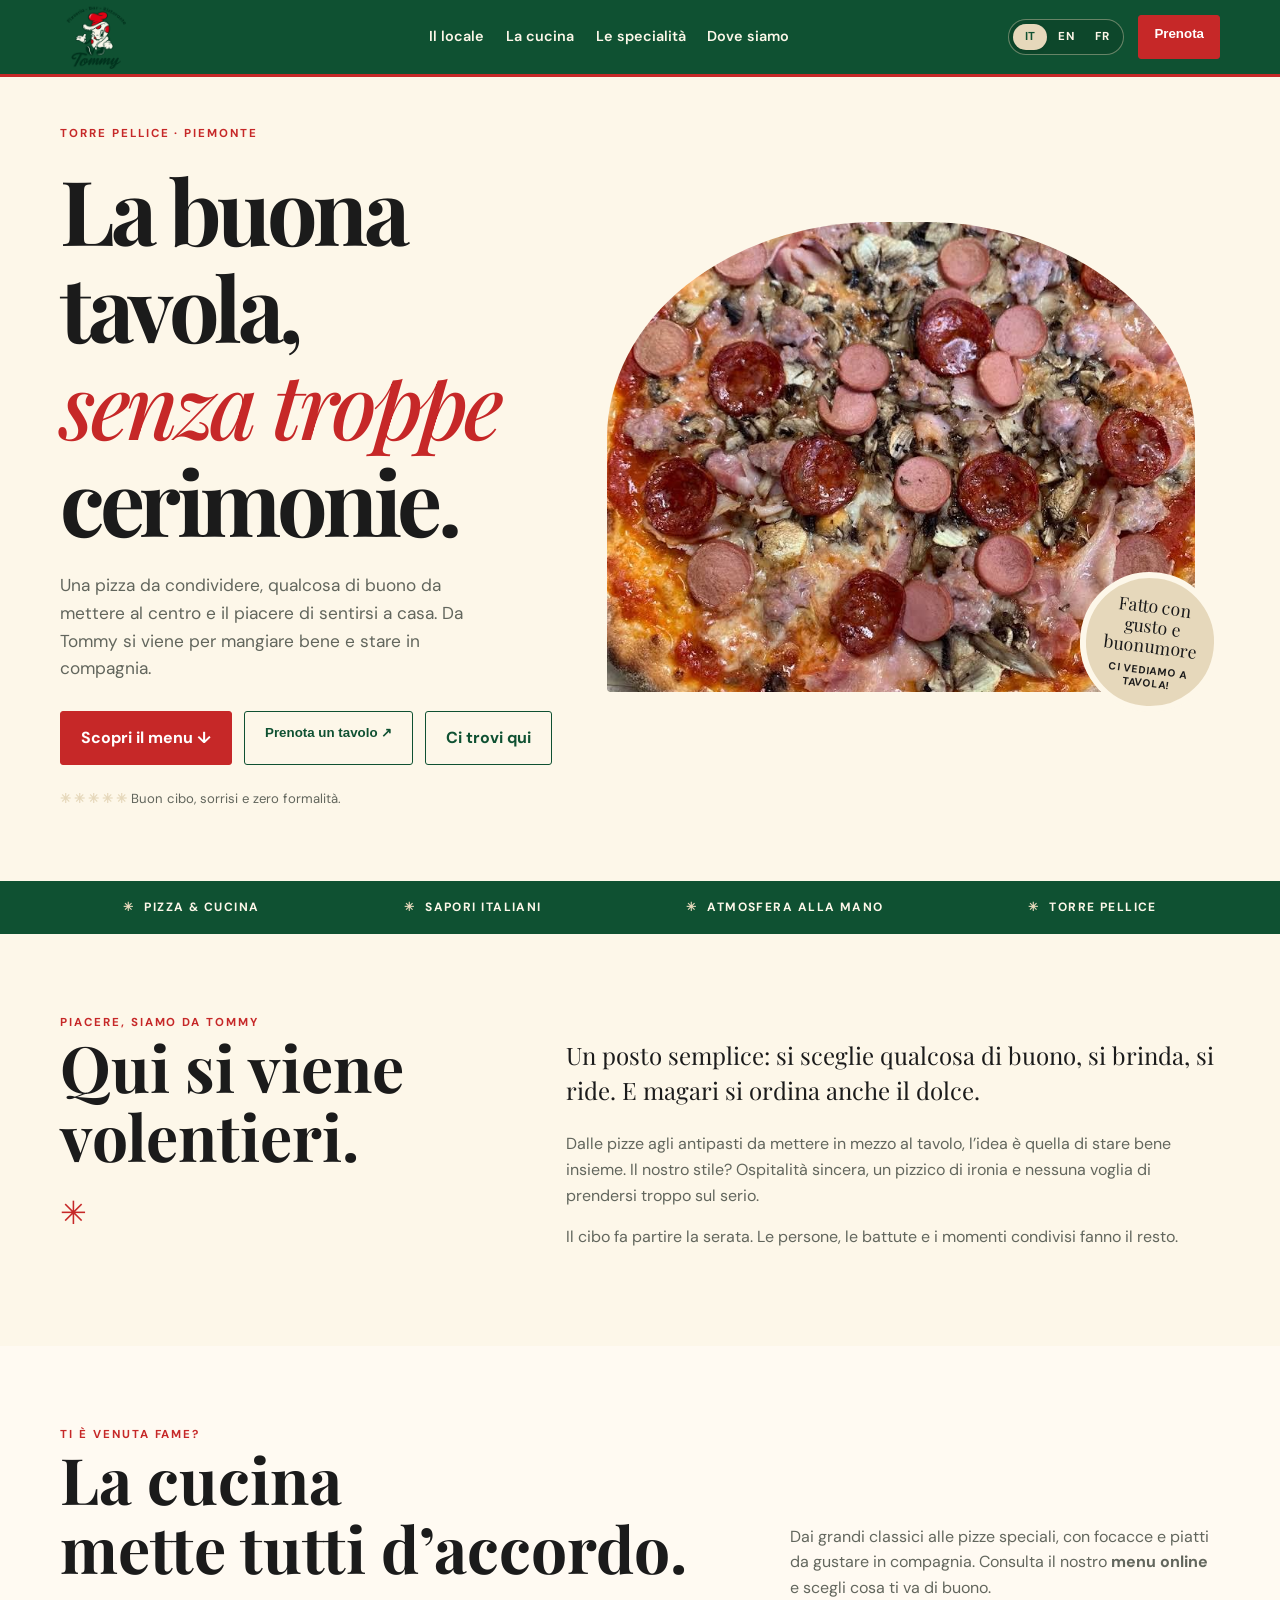
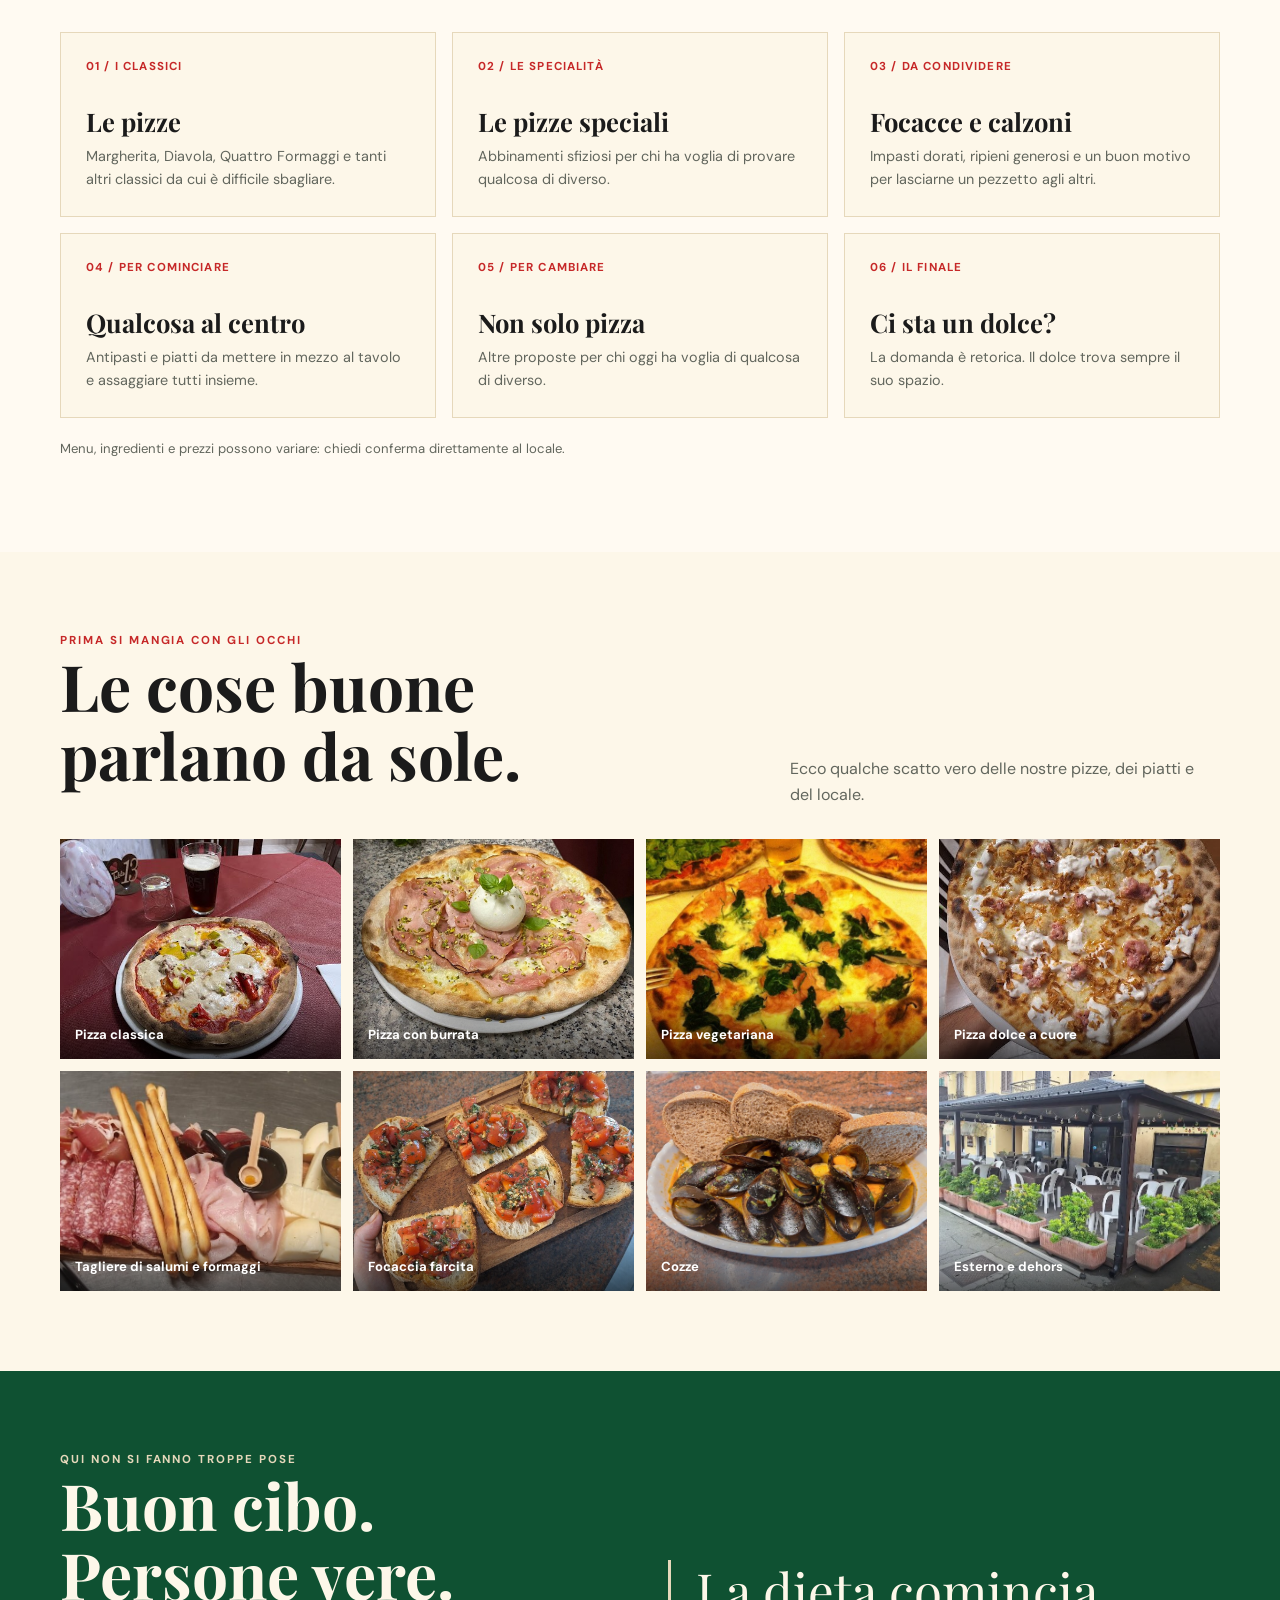
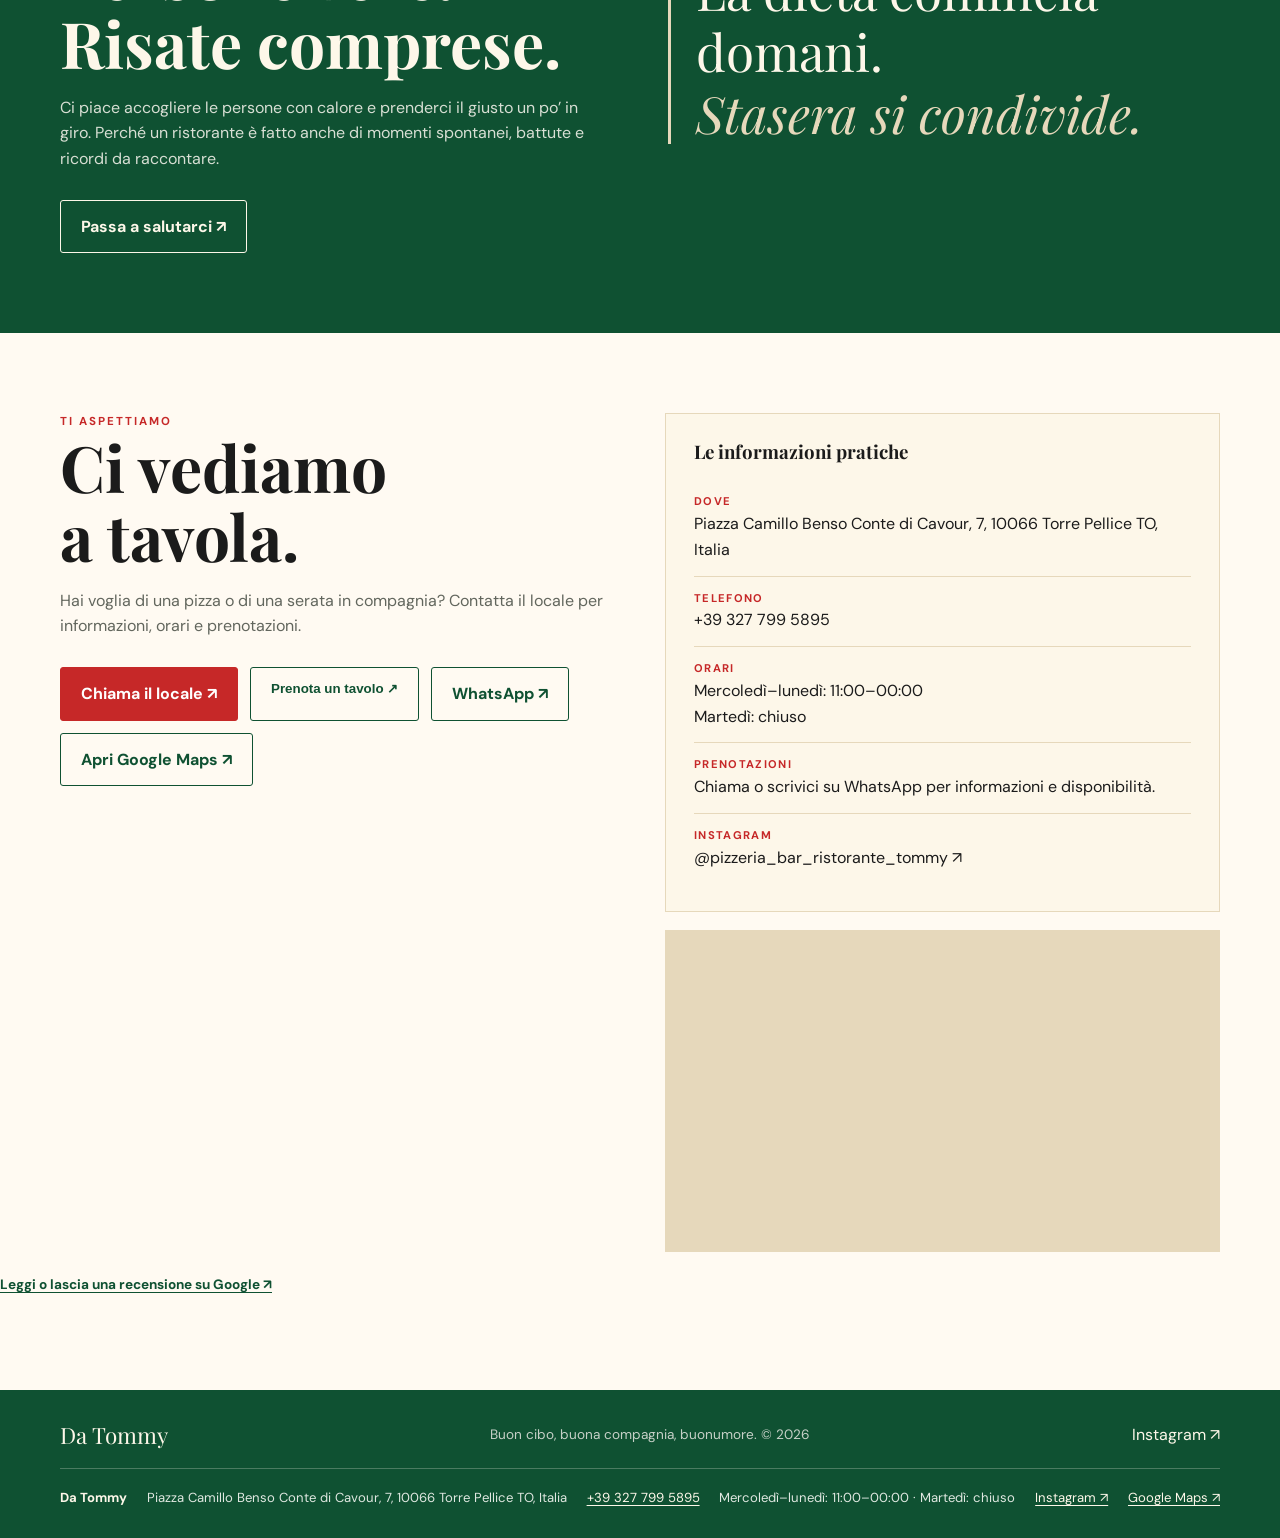
==== commit 6541d951: "Traduz rótulos acessíveis do carrossel de eventos" ====
--- a/index.html
+++ b/index.html
@@ -67,7 +67,7 @@
  track.addEventListener('scroll',()=>{const nearest=slides.reduce((best,sl,i)=>Math.abs(sl.offsetLeft-track.offsetLeft-track.scrollLeft)<Math.abs(slides[best].offsetLeft-track.offsetLeft-track.scrollLeft)?i:best,0);if(nearest!==current){current=nearest;upd()}},{passive:true});
  track.addEventListener('pointerdown',e=>{startX=e.clientX;stop()},{passive:true});track.addEventListener('pointerup',e=>{if(Math.abs(e.clientX-startX)>35){go(current+(e.clientX<startX?1:-1));start()}},{passive:true});
  track.addEventListener('mouseenter',stop);track.addEventListener('mouseleave',start);section.addEventListener('focusin',stop);section.addEventListener('focusout',e=>{if(!section.contains(e.relatedTarget))start()});
- document.addEventListener('visibilitychange',()=>document.hidden?stop():start());if(reduced.addEventListener)reduced.addEventListener('change',start);start();
+ document.querySelectorAll('[data-home-lang]').forEach(button=>button.addEventListener('click',()=>setTimeout(()=>{const l=document.documentElement.lang||'it';dots.forEach((dot,i)=>dot.setAttribute('aria-label',({it:'Vai all’evento ',en:'Go to event ',fr:'Aller à l’événement '})[l]+(i+1)))},0)));document.addEventListener('visibilitychange',()=>document.hidden?stop():start());if(reduced.addEventListener)reduced.addEventListener('change',start);start();
 })();</script>
 </section>
 <div class="stripe"><div class="wrap"><span>Pizza & cucina</span><span>Sapori italiani</span><span>Atmosfera alla mano</span><span>Torre Pellice</span></div></div>
--- a/styles.css
+++ b/styles.css
@@ -61,3 +61,19 @@
 
 /* Informazioni complete nel footer */
 .foot-info{display:flex;align-items:center;justify-content:space-between;gap:12px;flex-wrap:wrap;margin-top:18px;padding-top:18px;border-top:1px solid rgba(253,247,233,.25);font-size:.82rem;color:#fdf7e9}.foot-info a{text-decoration:underline;text-underline-offset:3px}.foot-info span{color:#e0e8e1}.google-review-link{font-size:.85rem;margin-top:22px}.google-review-link a{color:var(--green);text-decoration:underline;text-underline-offset:3px}
+
+
+/* Da Tommy: barra rapida mobile, griglia galleria e header responsive */
+.brand small{display:block;font:700 .58rem var(--sans);letter-spacing:.12em;text-transform:uppercase;color:#e6d8bb;margin-top:5px}
+.header-booking{white-space:nowrap;flex-shrink:0;padding:10px 15px;min-height:44px}
+@media(min-width:851px){.header-booking{display:inline-flex}.nav{gap:clamp(10px,1.5vw,20px)}.links{gap:clamp(12px,1.7vw,24px);white-space:nowrap}.brand{flex-shrink:0}}
+@media(max-width:850px){.header-booking{display:none}}
+#gallery .gallery{display:grid;grid-template-columns:repeat(4,minmax(0,1fr));grid-auto-rows:clamp(150px,18vw,230px);gap:12px}
+#gallery .photo{grid-row:auto!important;grid-column:auto!important;min-width:0;min-height:0}
+#gallery .photo img{display:block;width:100%;height:100%;object-fit:cover}
+#gallery .photo figcaption{font-size:clamp(.82rem,1vw,1rem);overflow-wrap:anywhere}
+#eventi .event-card[hidden],#eventi[hidden],.links a[hidden]{display:none!important}
+#eventi .event-booking-required{font-weight:800;color:var(--red);font-size:.94rem}
+.mobile-action-bar{display:none}
+@media(max-width:850px){body{padding-bottom:calc(70px + env(safe-area-inset-bottom,0px))}.mobile-action-bar{position:fixed;z-index:20;left:0;right:0;bottom:0;display:grid;grid-template-columns:repeat(3,minmax(0,1fr));gap:6px;padding:8px 10px calc(8px + env(safe-area-inset-bottom,0px));background:var(--cream);border-top:1px solid var(--line);box-shadow:0 -5px 20px rgba(15,81,50,.12)}.mobile-action{display:flex;align-items:center;justify-content:center;gap:7px;min-height:48px;padding:7px 4px;border-radius:6px;background:var(--green);color:var(--cream);font-weight:700;font-size:.83rem;line-height:1.1;text-align:center}.mobile-action svg{width:20px;height:20px;flex:0 0 20px;fill:none;stroke:currentColor;stroke-width:1.8;stroke-linecap:round;stroke-linejoin:round}.mobile-action:focus-visible{outline:3px solid var(--red);outline-offset:2px}body.booking-open .mobile-action-bar{display:none}body.booking-open{padding-bottom:0}#gallery .gallery{grid-template-columns:repeat(2,minmax(0,1fr));grid-auto-rows:clamp(145px,42vw,220px);gap:8px}#gallery .photo figcaption{padding:24px 10px 10px;font-size:.84rem}}
+@media(max-width:390px){.mobile-action{gap:4px;font-size:.76rem}.mobile-action svg{width:18px;height:18px;flex-basis:18px}.mobile-action-bar{padding-left:7px;padding-right:7px}}
